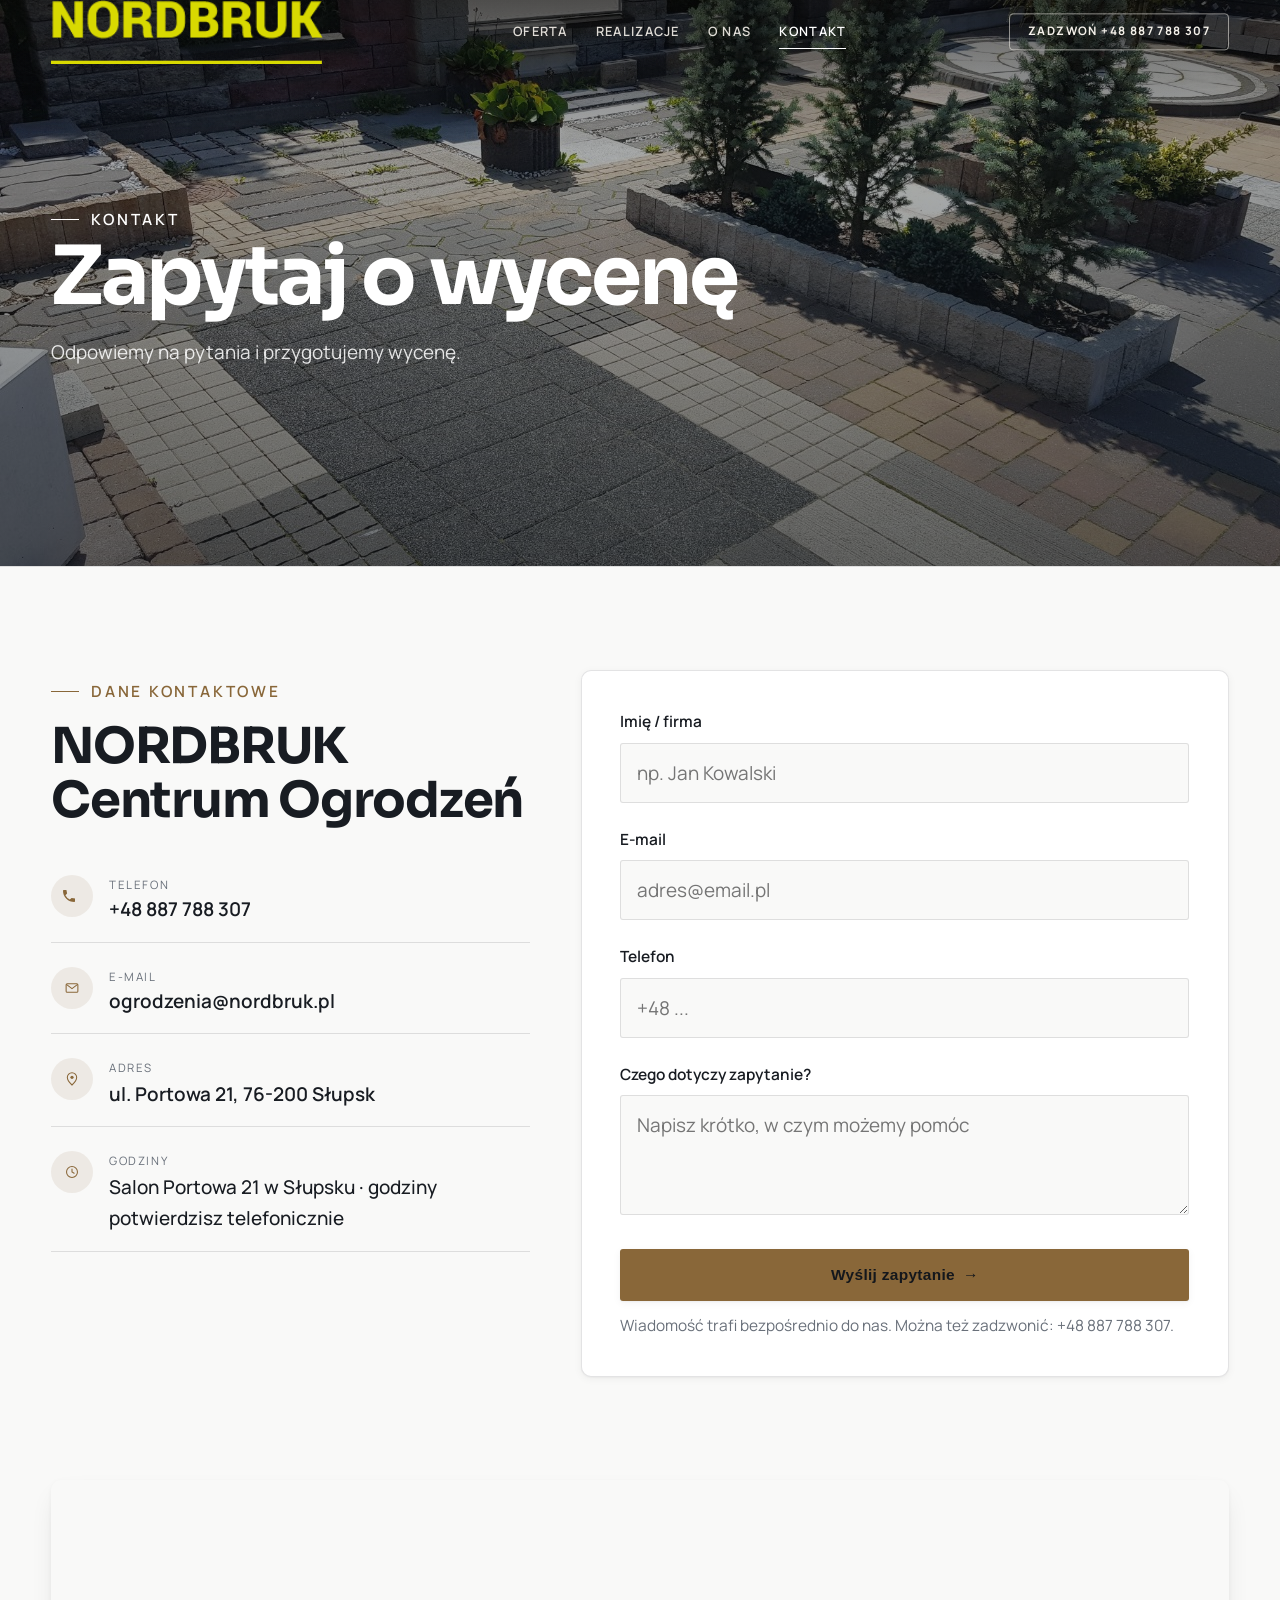
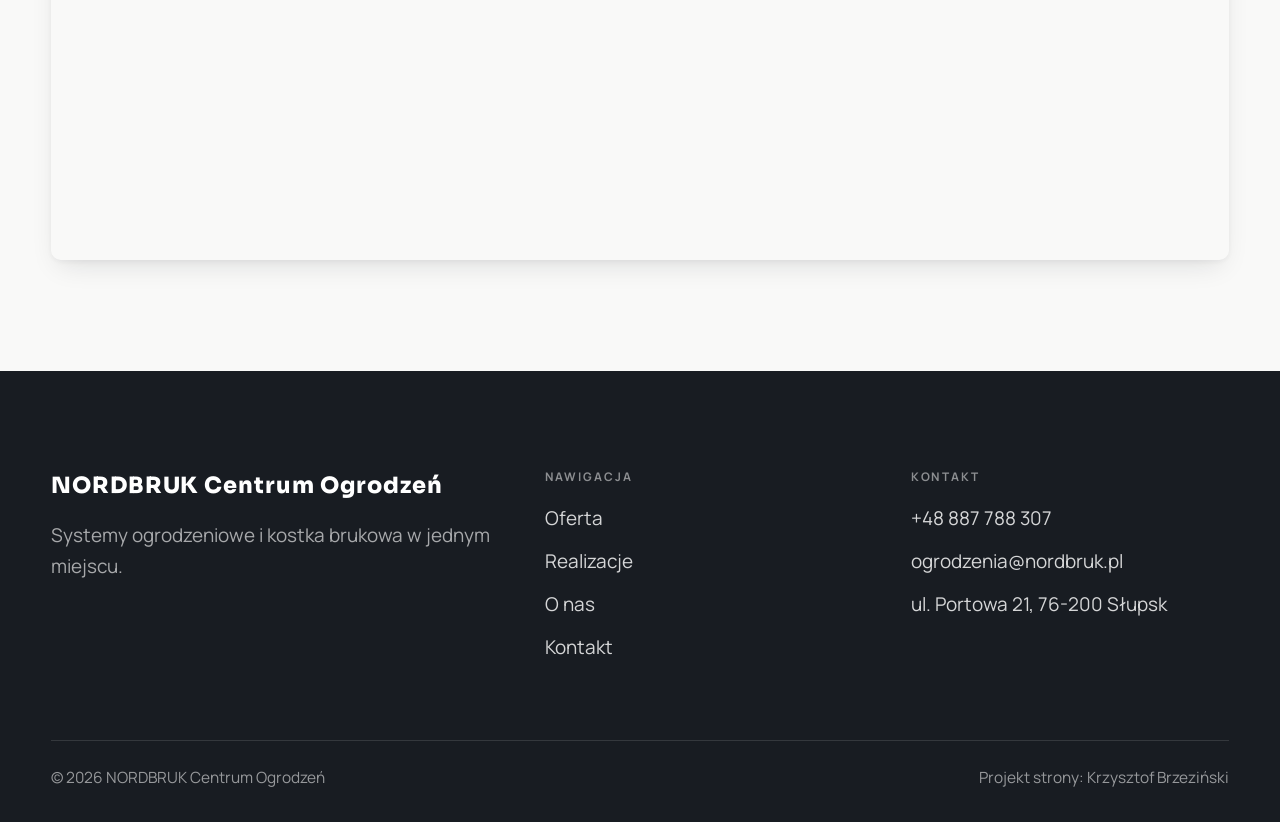
==== kontakt.html @ c4a58d05 "Strona demo: nordbruk-centrum-ogrodzen" ====
<!DOCTYPE html>
<html lang="pl">
<head>
<meta charset="UTF-8">
<meta name="viewport" content="width=device-width, initial-scale=1.0">
<title>Kontakt - NORDBRUK Centrum Ogrodzeń</title>
<meta name="description" content="Kontakt NORDBRUK Centrum Ogrodzeń - ul. Portowa 21, 76-200 Słupsk">
<link rel="preconnect" href="https://fonts.googleapis.com">
<link rel="preconnect" href="https://fonts.gstatic.com" crossorigin>
<link href="https://fonts.googleapis.com/css2?family=Sora:wght@600;700;800&family=Manrope:wght@400;500;600&display=swap" rel="stylesheet">
<link rel="stylesheet" href="assets/styles.css">
</head>
<body>

<header class="nav">
  <div class="wrap nav-inner">
    <a class="brand brand-has-logo" href="index.html"><img class="brand-logo" src="img/logo.png" alt="NORDBRUK Centrum Ogrodzeń"></a>
    <nav class="nav-links">
      <a href="oferta.html">Oferta</a>
      <a href="realizacje.html">Realizacje</a>
      <a href="o-nas.html">O nas</a>
      <a href="kontakt.html" class="active">Kontakt</a>
      <a href="tel:+48887788307" class="btn btn-accent">Zadzwoń +48 887 788 307</a>
    </nav>
    <button class="nav-toggle" aria-label="Menu"><span></span><span></span><span></span></button>
  </div>
</header>

<section class="pagehead">
  <img src="img/g6.jpg" alt="NORDBRUK Centrum Ogrodzeń - Zapytaj o wycenę">
  <div class="wrap">
    <span class="eyebrow">Kontakt</span>
    <h1>Zapytaj o wycenę</h1>
    <p>Odpowiemy na pytania i przygotujemy wycenę.</p>
  </div>
</section>
<section>
  <div class="wrap contact-grid">
    <div class="reveal">
      <span class="eyebrow">Dane kontaktowe</span>
      <h2 style="margin:var(--space-4) 0 var(--space-6)">NORDBRUK Centrum Ogrodzeń</h2>
      <div class="info-list">
        <div class="info-row"><div class="ic"><svg class="ico-tel" width="16" height="16" viewBox="0 0 24 24" fill="none" aria-hidden="true"><path d="M6.6 10.8a15.5 15.5 0 0 0 6.6 6.6l2.2-2.2a1 1 0 0 1 1-.24 11.4 11.4 0 0 0 3.6.58 1 1 0 0 1 1 1V20a1 1 0 0 1-1 1A17 17 0 0 1 3 4a1 1 0 0 1 1-1h3.5a1 1 0 0 1 1 1c0 1.25.2 2.46.58 3.6a1 1 0 0 1-.25 1l-2.23 2.2Z" fill="currentColor"/></svg></div><div><div class="lbl">Telefon</div><a class="val" href="tel:+48887788307">+48 887 788 307</a></div></div>
        <div class="info-row"><div class="ic"><svg class="ico-mail" width="16" height="16" viewBox="0 0 24 24" fill="none" aria-hidden="true"><rect x="3.2" y="5.5" width="17.6" height="13" rx="1.6" stroke="currentColor" stroke-width="1.6"/><path d="M4 7l8 6 8-6" stroke="currentColor" stroke-width="1.6" stroke-linecap="round" stroke-linejoin="round"/></svg></div><div><div class="lbl">E-mail</div><a class="val" href="mailto:ogrodzenia@nordbruk.pl">ogrodzenia@nordbruk.pl</a></div></div>
        <div class="info-row"><div class="ic"><svg class="ico-pin" width="16" height="16" viewBox="0 0 24 24" fill="none" aria-hidden="true"><path d="M12 21s7-6.1 7-11.5A7 7 0 0 0 5 9.5C5 14.9 12 21 12 21Z" stroke="currentColor" stroke-width="1.6" fill="none"/><circle cx="12" cy="9.5" r="2.4" fill="currentColor"/></svg></div><div><div class="lbl">Adres</div><div class="val">ul. Portowa 21, 76-200 Słupsk</div></div></div>
        <div class="info-row"><div class="ic"><svg class="ico-clock" width="16" height="16" viewBox="0 0 24 24" fill="none" aria-hidden="true"><circle cx="12" cy="12" r="8.2" stroke="currentColor" stroke-width="1.6"/><path d="M12 7.5V12l3.2 1.9" stroke="currentColor" stroke-width="1.6" stroke-linecap="round"/></svg></div><div><div class="lbl">Godziny</div><div class="val" style="font-weight:500">Salon Portowa 21 w Słupsku · godziny potwierdzisz telefonicznie</div></div></div>
      </div>
    </div>
    <div class="reveal">
      <form class="form" action="https://formsubmit.co/ogrodzenia@nordbruk.pl" method="POST">
        <input type="hidden" name="_subject" value="Zapytanie ze strony NORDBRUK Centrum Ogrodzeń">
        <input type="hidden" name="_captcha" value="false">
        <input type="hidden" name="_template" value="table">
        <div class="fld"><label for="name">Imię / firma</label><input id="name" name="name" type="text" placeholder="np. Jan Kowalski" required></div>
        <div class="fld"><label for="email">E-mail</label><input id="email" name="email" type="email" placeholder="adres@email.pl" required></div>
        <div class="fld"><label for="phone">Telefon</label><input id="phone" name="phone" type="tel" placeholder="+48 ..."></div>
        <div class="fld"><label for="msg">Czego dotyczy zapytanie?</label><textarea id="msg" name="message" placeholder="Napisz krótko, w czym możemy pomóc" required></textarea></div>
        <button type="submit" class="btn btn-accent" style="width:100%;justify-content:center">Wyślij zapytanie <span class="arr">→</span></button>
        <p class="note">Wiadomość trafi bezpośrednio do nas. Można też zadzwonić: +48 887 788 307.</p>
      </form>
    </div>
  </div>
</section>
<section style="padding-top:0">
  <div class="wrap reveal">
    <iframe class="map" title="NORDBRUK Centrum Ogrodzeń - Słupsk" src="https://maps.google.com/maps?q=54.4940355%2C17.0104905&z=15&output=embed" loading="lazy" referrerpolicy="no-referrer-when-downgrade"></iframe>
  </div>
</section>

<footer>
  <div class="wrap">
    <div class="foot-grid">
      <div class="foot-brand">
        <div class="name">NORDBRUK Centrum Ogrodzeń</div>
        <p>Systemy ogrodzeniowe i kostka brukowa w jednym miejscu.</p>
      </div>
      <div class="foot-col">
        <h4>Nawigacja</h4>
        <a href="oferta.html">Oferta</a>
        <a href="realizacje.html">Realizacje</a>
        <a href="o-nas.html">O nas</a>
        <a href="kontakt.html">Kontakt</a>
      </div>
      <div class="foot-col">
        <h4>Kontakt</h4>
        <a href="tel:+48887788307">+48 887 788 307</a>
        <a href="mailto:ogrodzenia@nordbruk.pl">ogrodzenia@nordbruk.pl</a>
        <p>ul. Portowa 21, 76-200 Słupsk</p>
      </div>
    </div>
    <div class="foot-bot">
      <span>© 2026 NORDBRUK Centrum Ogrodzeń</span>
      <span>Projekt strony: Krzysztof Brzeziński</span>
    </div>
  </div>
</footer>
<div class="sticky-call"><a class="sc-call" href="tel:+48887788307"><svg class="ico-tel" width="16" height="16" viewBox="0 0 24 24" fill="none" aria-hidden="true"><path d="M6.6 10.8a15.5 15.5 0 0 0 6.6 6.6l2.2-2.2a1 1 0 0 1 1-.24 11.4 11.4 0 0 0 3.6.58 1 1 0 0 1 1 1V20a1 1 0 0 1-1 1A17 17 0 0 1 3 4a1 1 0 0 1 1-1h3.5a1 1 0 0 1 1 1c0 1.25.2 2.46.58 3.6a1 1 0 0 1-.25 1l-2.23 2.2Z" fill="currentColor"/></svg> Zadzwoń</a><a class="sc-quote" href="kontakt.html">Bezpłatna wycena</a></div>

<script src="assets/main.js"></script>
</body>
</html>
---- assets/styles.css ----
/* ============================================================
   STOLBASZ — premium, architektoniczny B2B fit-out
   Jasna paleta, zero brązu. System wg premium-web-craft.
   Projekt strony: Krzysztof Brzeziński
   ============================================================ */

:root{
  /* PALETA — jasna, architektoniczna, chłodna */
  --paper:#F3F4F6;          /* główne tło */
  --paper-2:#E4E7EB;        /* sekcje alternatywne (chłodny jasny szary) */
  --paper-3:#E4E7EB;        /* delikatne wypełnienia */
  --ink:#181C22;            /* tekst główny — chłodny grafit */
  --ink-soft:#2C323B;       /* nagłówki drugorzędne */
  --muted:#69707A;          /* tekst poboczny */
  --line:rgba(24,28,34,.12);/* hairline */
  --accent:#F2CE1B;         /* stonowany petrol-slate — jedyny akcent */
  --accent-d:#C9A400;
  --accent-soft:rgba(242,206,27,.10);
  --dark:#181C22;           /* sekcje ciemne (stopka/CTA) */

  /* ODSTĘPY — skala 4/8 */
  --space-1:4px; --space-2:8px; --space-3:12px; --space-4:16px; --space-5:24px;
  --space-6:32px; --space-7:48px; --space-8:64px; --space-9:96px; --space-10:128px;

  /* TYPOGRAFIA — fluid clamp() (skala podbita 16.07.2026: większe, czytelniejsze litery — uwaga Adama) */
  --text-sm:clamp(.9rem,.87rem + .12vw,1rem);
  --text-base:clamp(1.08rem,1.04rem + .18vw,1.2rem);
  --text-lg:clamp(1.24rem,1.15rem + .34vw,1.44rem);
  --text-h3:clamp(1.34rem,1.22rem + .55vw,1.66rem);
  --text-h2:clamp(2.1rem,1.66rem + 2.1vw,3.1rem);
  --text-h1:clamp(2.9rem,2.1rem + 4vw,5.1rem);

  /* PROMIENIE — architektoniczne, raczej ostre */
  --r-sm:3px; --r-md:6px; --r-lg:10px;

  /* RUCH */
  --ease:cubic-bezier(.25,.46,.45,.94); --dur:.24s;

  /* CIENIE — miękkie, warstwowe */
  --sh-sm:0 1px 2px rgba(16,24,32,.04), 0 2px 8px rgba(16,24,32,.05);
  --sh-md:0 2px 6px rgba(16,24,32,.05), 0 12px 28px -8px rgba(16,24,32,.12);
  --sh-lg:0 6px 14px rgba(16,24,32,.07), 0 26px 56px -18px rgba(16,24,32,.22);

  --hairline:1px solid var(--line);

  --font-display:'Sora','Manrope',sans-serif;
  --font-body:'Manrope',sans-serif;
}

*{box-sizing:border-box;margin:0;padding:0}
html{scroll-behavior:smooth}
body{
  font-family:var(--font-body);
  font-size:var(--text-base);
  line-height:1.65;
  color:var(--ink);
  background:var(--paper);
  -webkit-font-smoothing:antialiased;
  text-rendering:optimizeLegibility;
}
img{max-width:100%;display:block}
a{color:inherit;text-decoration:none}

.wrap{width:min(92%,1180px);margin-inline:auto}
section{padding-block:clamp(52px,6.5vw,96px)}

h1,h2,h3{font-family:var(--font-display);font-weight:700;line-height:1.08;letter-spacing:-.02em;color:var(--ink)}
h1{font-size:var(--text-h1);letter-spacing:-.035em}
h2{font-size:var(--text-h2);letter-spacing:-.025em}
h3{font-size:var(--text-h3)}
p{max-width:65ch}

.eyebrow{
  font-family:var(--font-body);
  font-size:var(--text-sm);
  font-weight:600;
  letter-spacing:.18em;
  text-transform:uppercase;
  color:var(--accent);
  display:inline-flex;align-items:center;gap:var(--space-3);
}
.eyebrow::before{content:"";width:28px;height:1px;background:var(--accent);display:inline-block}

.muted{color:var(--muted)}
.lead{font-size:var(--text-lg);line-height:1.55;color:var(--ink-soft);max-width:50ch}

/* ---------- BUTTONS ---------- */
.btn{
  display:inline-flex;align-items:center;gap:var(--space-2);
  font-weight:600;font-size:var(--text-sm);letter-spacing:.02em;
  padding:var(--space-4) var(--space-6);
  border-radius:var(--r-sm);
  transition:transform var(--dur) var(--ease),box-shadow var(--dur) var(--ease),background var(--dur) var(--ease);
  cursor:pointer;border:1px solid transparent;
}
.btn-accent{background:var(--accent);color:#fff;box-shadow:var(--sh-sm)}
.btn-accent:hover{background:var(--accent-d);transform:translateY(-2px);box-shadow:var(--sh-md)}
.btn-accent:active{transform:translateY(0);box-shadow:var(--sh-sm)}
.btn-ghost{background:transparent;color:var(--ink);border-color:var(--line)}
.btn-ghost:hover{border-color:var(--accent);color:var(--accent);transform:translateY(-2px)}
.btn-light{background:#fff;color:var(--ink);box-shadow:var(--sh-sm)}
.btn-light:hover{transform:translateY(-2px);box-shadow:var(--sh-md)}
.btn .arr{transition:transform var(--dur) var(--ease)}
.btn:hover .arr{transform:translateX(4px)}

/* ---------- NAV ---------- */
.nav{
  position:sticky;top:0;z-index:50;
  background:color-mix(in srgb,var(--paper) 88%,transparent);
  backdrop-filter:saturate(140%) blur(10px);
  border-bottom:var(--hairline);
}
.nav-inner{display:flex;align-items:center;justify-content:space-between;height:72px}
.brand{display:flex;flex-direction:column;line-height:1}
.brand .name{font-family:var(--font-display);font-weight:800;font-size:1.35rem;letter-spacing:.04em}
.brand .sub{font-size:.62rem;letter-spacing:.34em;text-transform:uppercase;color:var(--muted);margin-top:5px}
.nav-links{display:flex;align-items:center;gap:var(--space-6)}
.nav-links a{font-size:var(--text-sm);font-weight:500;color:var(--ink-soft);position:relative;padding-block:4px;transition:color var(--dur) var(--ease)}
.nav-links a::after{content:"";position:absolute;left:0;bottom:0;width:0;height:1.5px;background:var(--accent);transition:width var(--dur) var(--ease)}
.nav-links a:hover,.nav-links a.active{color:var(--ink)}
.nav-links a:hover::after,.nav-links a.active::after{width:100%}
.nav-links .btn{padding:var(--space-2) var(--space-5)}
/* przyciski w nav: właściwy kolor (przebij .nav-links a) + bez podkreślenia */
.nav-links a.btn-accent{color:#fff}
.nav-links a.btn-ghost,.nav-links a.btn-light{color:var(--ink)}
.nav-links a.btn::after{display:none}
.nav-toggle{display:none;background:none;border:none;cursor:pointer;flex-direction:column;gap:5px;padding:8px}
.nav-toggle span{width:24px;height:2px;background:var(--ink);transition:var(--dur)}

/* ---------- HERO (split) ---------- */
.hero{position:relative;overflow:hidden;border-bottom:var(--hairline)}
.hero-grid{display:grid;grid-template-columns:1.05fr .95fr;gap:clamp(24px,4vw,60px);align-items:center;
  padding-block:clamp(36px,4.5vw,64px)}
.hero-copy .eyebrow{margin-bottom:var(--space-5)}
.hero-copy h1{margin-bottom:var(--space-5)}
.hero-copy .lead{margin-bottom:var(--space-7)}
.hero-actions{display:flex;flex-wrap:wrap;gap:var(--space-4)}
.hero-art{position:relative;aspect-ratio:4/3;border-radius:var(--r-lg);overflow:hidden;box-shadow:var(--sh-lg)}
.hero-art img{width:100%;height:100%;object-fit:cover}
.hero-art::after{content:"";position:absolute;inset:0;background:linear-gradient(180deg,transparent 55%,rgba(18,24,28,.28))}
.hero-badge{position:absolute;left:var(--space-5);bottom:var(--space-5);z-index:2;
  background:rgba(252,252,251,.94);backdrop-filter:blur(4px);
  border-radius:var(--r-md);padding:var(--space-4) var(--space-5);box-shadow:var(--sh-md);max-width:78%}
.hero-badge strong{display:block;font-family:var(--font-display);font-size:1rem;letter-spacing:-.01em}
.hero-badge span{font-size:var(--text-sm);color:var(--muted)}

/* ---------- HERO duży / kinowy (strona główna) ---------- */
.hero-cine{position:relative;min-height:clamp(560px,82vh,840px);min-height:clamp(560px,82svh,840px);display:flex;align-items:center;overflow:hidden;border-bottom:var(--hairline)}
.hero-cine>img{position:absolute;inset:0;width:100%;height:100%;object-fit:cover;z-index:0}
.hero-cine::after{content:"";position:absolute;inset:0;z-index:1;
  background:linear-gradient(95deg,rgba(13,18,23,.86) 0%,rgba(13,18,23,.64) 32%,rgba(13,18,23,.24) 62%,rgba(13,18,23,.04) 100%)}
.hero-cine .wrap{position:relative;z-index:2;padding-block:var(--space-8)}
.hero-cine .hero-copy{max-width:660px}
.hero-cine .eyebrow{color:#fff;margin-bottom:var(--space-5)}
.hero-cine .eyebrow::before{background:#fff}
.hero-cine h1{color:#fff;margin-bottom:var(--space-5);font-size:clamp(2.9rem,2rem + 4.4vw,5.2rem)}
.hero-cine .lead{color:rgba(255,255,255,.92);max-width:48ch;margin-bottom:var(--space-7)}
.hero-cine .hero-actions{display:flex;flex-wrap:wrap;gap:var(--space-4)}
@media(max-width:680px){
  .hero-cine{min-height:clamp(520px,76vh,640px);min-height:clamp(520px,76svh,640px);align-items:flex-end}
  .hero-cine::after{background:linear-gradient(0deg,rgba(13,18,23,.9) 6%,rgba(13,18,23,.45) 55%,rgba(13,18,23,.25) 100%)}
  .hero-cine .wrap{padding-bottom:var(--space-9)}
}

/* full-bleed hero variant (podstrony) */
.pagehead{position:relative;min-height:46vh;min-height:46svh;display:flex;align-items:flex-end;overflow:hidden;border-bottom:var(--hairline)}
.pagehead img{position:absolute;inset:0;width:100%;height:100%;object-fit:cover}
.pagehead::after{content:"";position:absolute;inset:0;background:linear-gradient(180deg,rgba(18,24,28,.25),rgba(18,24,28,.62))}
.pagehead .wrap{position:relative;z-index:2;padding-block:var(--space-9);color:#fff}
.pagehead h1{color:#fff;max-width:18ch}
.pagehead .eyebrow{color:#fff}
.pagehead .eyebrow::before{background:#fff}
.pagehead p{color:rgba(255,255,255,.86);margin-top:var(--space-4);max-width:54ch}

/* ---------- STRIP (pasek skrótów / liczby) ---------- */
.strip{background:var(--dark);color:#fff}
.strip .wrap{display:grid;grid-template-columns:repeat(4,1fr);gap:var(--space-6);padding-block:var(--space-8)}
.strip .item .k{font-family:var(--font-display);font-size:clamp(1.6rem,1.2rem + 1.4vw,2.4rem);font-weight:800;letter-spacing:-.02em;color:#fff}
.strip .item .v{font-size:var(--text-sm);color:rgba(255,255,255,.66);margin-top:var(--space-2);line-height:1.45}
.strip .item{border-left:2px solid var(--accent);padding-left:var(--space-5)}

/* ---------- SECTION HEAD ---------- */
.head{max-width:48rem;margin-bottom:var(--space-8)}
.head.center{margin-inline:auto;text-align:center}
.head .eyebrow{margin-bottom:var(--space-4)}
.head h2{margin-bottom:var(--space-4)}
.head p{color:var(--muted);font-size:var(--text-lg);line-height:1.55}
.head.center p{margin-inline:auto}

/* ---------- INTRO SPLIT ---------- */
.split{display:grid;grid-template-columns:.92fr 1.08fr;gap:clamp(28px,5vw,80px);align-items:center}
.split.rev{grid-template-columns:1.08fr .92fr}
.split.rev .split-art{order:-1}
.split-art{position:relative;aspect-ratio:5/4;border-radius:var(--r-lg);overflow:hidden;box-shadow:var(--sh-lg)}
.split-art img{width:100%;height:100%;object-fit:cover}
.split-copy h2{margin-bottom:var(--space-5)}
.split-copy p+p{margin-top:var(--space-4)}
.split-copy .btn{margin-top:var(--space-6)}

/* ---------- SERVICES (zakres) ---------- */
.svc-grid{display:grid;grid-template-columns:repeat(auto-fit,minmax(280px,1fr));gap:var(--space-5)}
.svc{background:#fff;border:var(--hairline);border-radius:var(--r-md);padding:var(--space-7) var(--space-6);
  transition:transform var(--dur) var(--ease),box-shadow var(--dur) var(--ease),border-color var(--dur) var(--ease);
  position:relative;overflow:hidden}
.svc::before{content:"";position:absolute;left:0;top:0;width:3px;height:0;background:var(--accent);transition:height var(--dur) var(--ease)}
.svc:hover{transform:translateY(-4px);box-shadow:var(--sh-md);border-color:transparent}
.svc:hover::before{height:100%}
.svc .ic{font-family:var(--font-display);font-size:.8rem;font-weight:700;letter-spacing:.12em;color:var(--accent);margin-bottom:var(--space-4)}
.svc h3{margin-bottom:var(--space-3);font-size:1.22rem}
.svc p{color:var(--muted);font-size:var(--text-base);line-height:1.6}

/* big detailed service rows */
.svc-row{display:grid;grid-template-columns:.8fr 1.2fr;gap:clamp(20px,4vw,60px);align-items:center;padding-block:var(--space-8)}
.svc-row+.svc-row{border-top:var(--hairline)}
.svc-row.rev{grid-template-columns:1.2fr .8fr}
.svc-row.rev .svc-row-art{order:-1}
.svc-row-art{aspect-ratio:4/3;border-radius:var(--r-md);overflow:hidden;box-shadow:var(--sh-md)}
.svc-row-art img{width:100%;height:100%;object-fit:cover}
.svc-row h3{font-size:1.5rem;margin-bottom:var(--space-4)}
.svc-row .num{font-family:var(--font-display);font-size:.85rem;font-weight:700;letter-spacing:.14em;color:var(--accent);display:block;margin-bottom:var(--space-3)}
.svc-row ul{list-style:none;margin-top:var(--space-4);display:flex;flex-direction:column;gap:var(--space-2)}
.svc-row li{position:relative;padding-left:var(--space-5);color:var(--muted);font-size:var(--text-base)}
.svc-row li::before{content:"";position:absolute;left:0;top:.62em;width:8px;height:1px;background:var(--accent)}

/* ---------- GALLERY (realizacje) ---------- */
.gallery{display:grid;grid-template-columns:repeat(12,1fr);gap:var(--space-4);grid-auto-rows:200px}
/* GALERIA MASONRY — pionowe zdjęcia (portrety beauty/wellness) bez przycinania: kolumny, height auto */
.gallery-masonry{column-count:3;column-gap:var(--space-4)}
@media(max-width:900px){.gallery-masonry{column-count:2}}
@media(max-width:560px){.gallery-masonry{column-count:1}}
.gallery-masonry .m-tile{break-inside:avoid;margin:0 0 var(--space-4);padding:0;position:relative;overflow:hidden;border-radius:var(--r-md);border:1px solid var(--line)}
.gallery-masonry .m-tile img{width:100%;height:auto;display:block}
.gallery-masonry .m-tile .cap{position:absolute;left:0;right:0;bottom:0;padding:var(--space-4);color:#fff;background:linear-gradient(0deg,rgba(0,0,0,.55),transparent);font-size:var(--text-sm)}
.gallery-masonry .m-tile .cap small{display:block;font-weight:400;opacity:.78;letter-spacing:.04em;text-transform:uppercase;font-size:.66rem;margin-top:3px}
.tile{position:relative;overflow:hidden;border-radius:var(--r-md);box-shadow:var(--sh-sm);
  transition:transform var(--dur) var(--ease),box-shadow var(--dur) var(--ease)}
.tile img{width:100%;height:100%;object-fit:cover;transition:transform .6s var(--ease)}
.tile:hover{box-shadow:var(--sh-md)}
.tile:hover img{transform:scale(1.05)}
.tile .cap{position:absolute;left:0;right:0;bottom:0;padding:var(--space-5) var(--space-4) var(--space-4);
  background:linear-gradient(transparent,rgba(18,24,28,.78));color:#fff;
  font-size:var(--text-sm);font-weight:600;letter-spacing:.01em;
  opacity:0;transform:translateY(8px);transition:var(--dur) var(--ease)}
.tile:hover .cap{opacity:1;transform:translateY(0)}
.tile .cap small{display:block;font-weight:400;opacity:.78;letter-spacing:.04em;text-transform:uppercase;font-size:.66rem;margin-top:3px}
/* bento spans */
.t-wide{grid-column:span 6}
.t-tall{grid-column:span 6;grid-row:span 2}
.t-std{grid-column:span 6}
.t-third{grid-column:span 4}
.t-two3{grid-column:span 8}

/* ---------- TRUST / WIARYGODNOŚĆ ---------- */
.trust{background:var(--paper-2)}
.trust-grid{display:grid;grid-template-columns:repeat(auto-fit,minmax(240px,1fr));gap:var(--space-5);margin-top:var(--space-7)}
.trust-card{background:#fff;border-radius:var(--r-md);padding:var(--space-7) var(--space-6);box-shadow:var(--sh-sm);border-top:3px solid var(--accent)}
.trust-card .big{font-family:var(--font-display);font-size:clamp(1.8rem,1.3rem + 1.6vw,2.6rem);font-weight:800;letter-spacing:-.02em;color:var(--ink);line-height:1}
.trust-card h3{font-size:1.12rem;margin:var(--space-3) 0 var(--space-2)}
.trust-card p{color:var(--muted);font-size:var(--text-base);line-height:1.55}

/* ---------- CTA band ---------- */
.cta{background:var(--dark);color:#fff;position:relative;overflow:hidden}
.cta .wrap{display:grid;grid-template-columns:1.4fr .6fr;gap:var(--space-7);align-items:center;position:relative;z-index:2}
.cta h2{color:#fff;max-width:20ch}
.cta p{color:rgba(255,255,255,.74);margin-top:var(--space-4)}
.cta-actions{display:flex;flex-direction:column;gap:var(--space-3);align-items:flex-start}
.cta::before{content:"";position:absolute;right:-80px;top:-80px;width:360px;height:360px;border-radius:50%;
  background:radial-gradient(circle,var(--accent-soft),transparent 70%)}

/* ---------- CONTACT ---------- */
.contact-grid{display:grid;grid-template-columns:.85fr 1.15fr;gap:clamp(28px,4vw,56px);align-items:start}
.info-list{display:flex;flex-direction:column;gap:var(--space-2)}
.info-row{display:flex;gap:var(--space-4);align-items:flex-start;padding-block:var(--space-4);border-bottom:var(--hairline)}
.info-row .ic{flex:none;width:42px;height:42px;display:grid;place-items:center;border-radius:50%;
  background:var(--accent-soft);color:var(--accent);font-size:1.05rem}
.info-row .lbl{font-size:.72rem;letter-spacing:.14em;text-transform:uppercase;color:var(--muted)}
.info-row .val{font-weight:600;font-size:var(--text-base);margin-top:2px}
.info-row a.val:hover{color:var(--accent)}
.map{border:none;border-radius:var(--r-lg);box-shadow:var(--sh-md);width:100%;height:100%;min-height:380px;filter:grayscale(.2) contrast(1.02)}
.form{background:#fff;border:var(--hairline);border-radius:var(--r-lg);padding:clamp(24px,3vw,40px);box-shadow:var(--sh-sm)}
.form .fld{margin-bottom:var(--space-5)}
.form label{display:block;font-size:var(--text-sm);font-weight:600;margin-bottom:var(--space-2)}
.form input,.form textarea{width:100%;font-family:inherit;font-size:var(--text-base);color:var(--ink);
  padding:var(--space-4);border:var(--hairline);border-radius:var(--r-sm);background:var(--paper);transition:border-color var(--dur)}
.form input:focus,.form textarea:focus{outline:none;border-color:var(--accent);background:#fff}
.form textarea{resize:vertical;min-height:120px}
.form .note{font-size:var(--text-sm);color:var(--muted);margin-top:var(--space-3)}

/* ---------- FOOTER ---------- */
footer{background:var(--dark);color:#fff;padding-block:var(--space-9) var(--space-6)}
.foot-grid{display:grid;grid-template-columns:1.4fr 1fr 1fr;gap:var(--space-7);margin-bottom:var(--space-8)}
.foot-brand .name{font-family:var(--font-display);font-weight:800;font-size:1.4rem;letter-spacing:.04em}
.foot-brand p{color:rgba(255,255,255,.62);margin-top:var(--space-4);font-size:var(--text-base);max-width:38ch}
.foot-col h4{font-size:.74rem;letter-spacing:.16em;text-transform:uppercase;color:rgba(255,255,255,.5);margin-bottom:var(--space-4)}
.foot-col a,.foot-col p{display:block;color:rgba(255,255,255,.82);font-size:var(--text-base);margin-bottom:var(--space-3)}
.foot-col a:hover{color:#fff}
.foot-bot{border-top:1px solid rgba(255,255,255,.12);padding-top:var(--space-5);display:flex;justify-content:space-between;flex-wrap:wrap;gap:var(--space-3);
  font-size:var(--text-sm);color:rgba(255,255,255,.55)}
.foot-bot a:hover{color:#fff}

/* ---------- REVEAL ---------- */
.reveal{opacity:0;transform:translateY(22px);transition:opacity .6s var(--ease),transform .6s var(--ease)}
.reveal.in{opacity:1;transform:none}

/* ---------- RESPONSIVE ---------- */
@media(max-width:920px){
  .hero-grid,.split,.split.rev,.svc-row,.svc-row.rev,.cta .wrap,.contact-grid,.foot-grid{grid-template-columns:1fr}
  .split.rev .split-art,.svc-row.rev .svc-row-art{order:0}
  .hero-art{aspect-ratio:16/10;max-height:420px}
  .strip .wrap{grid-template-columns:repeat(2,1fr);gap:var(--space-7)}
  .gallery{grid-auto-rows:180px}
  .t-wide,.t-tall,.t-std,.t-third,.t-two3{grid-column:span 6}
  .t-tall{grid-row:span 1}
  .cta-actions{flex-direction:row;flex-wrap:wrap}
  .foot-grid{gap:var(--space-6)}
}
@media(max-width:680px){
  .nav-links{position:fixed;inset:72px 0 auto 0;background:var(--paper);flex-direction:column;align-items:stretch;
    gap:0;padding:var(--space-4) 6%;border-bottom:var(--hairline);box-shadow:var(--sh-md);
    transform:translateY(-120%);transition:transform var(--dur) var(--ease)}
  .nav-links.open{transform:translateY(0)}
  .nav-links a{padding-block:var(--space-4);border-bottom:var(--hairline)}
  .nav-links .btn{margin-top:var(--space-3);justify-content:center}
  .nav-toggle{display:flex}
  .strip .wrap{grid-template-columns:1fr}
  .gallery{grid-template-columns:repeat(6,1fr)}
  .foot-grid{grid-template-columns:1fr}
}
@media(prefers-reduced-motion:reduce){
  *{animation-duration:.01ms!important;transition:none!important}
  .reveal{opacity:1!important;transform:none!important}
  html{scroll-behavior:auto}
}

/* ============================================================
   PREMIUM LAYER — destylat deep-researchu branż (anty-AI, spokój).
   Zmienne STOLBASZ (--accent/--ink/--paper/--line/--dark). Ruch ledwo
   zauważalny, krzywa cubic-bezier(.16,.84,.44,1); prefers-reduced-motion
   pokryte blanketem wyżej. Karty hairline zamiast cieni = #1 sygnał „nie-AI".
   ============================================================ */

/* więcej oddechu między sekcjami (liderzy: 110-130px) */
section{padding-block:clamp(64px,8vw,128px)}

/* 1) Aksamitny reveal — dłuższa, miękka krzywa zamiast „skoku" */
.reveal{transition:opacity .9s cubic-bezier(.16,.84,.44,1),transform .9s cubic-bezier(.16,.84,.44,1);will-change:opacity,transform}
/* stagger TYLKO w galerii (tam pozycja = porządek dzieci) */
.gallery .reveal:nth-child(2){transition-delay:.07s}
.gallery .reveal:nth-child(3){transition-delay:.14s}
.gallery .reveal:nth-child(4){transition-delay:.21s}
.gallery .reveal:nth-child(5){transition-delay:.28s}
.gallery .reveal:nth-child(6){transition-delay:.35s}

/* 2) Hero STATYCZNY na .hero-cine — Ken Burns CAŁKIEM WYŁĄCZONY 26.06 (3. zgłoszenie Szymona).
   GENEZA: animowanie scale na <img> hero z teksturami (cegły/framugi) re-samplinguje obraz
   klatka po klatce → na części ekranów drobne drganie/shimmer = „heroshot się trzęsie".
   translateY usunięto wcześniej, scale-only + will-change/GPU NIE wystarczyły do GWARANCJI gładkości.
   Krzysztof zażądał pewności („make sure, że błąd się nie pojawi") > efekt. Zero animacji = 0% drgania.
   Delikatny zoom zostaje TYLKO w pełnoekranowych hero gastro/studio (hg-bg/hs-bg — tło, inny
   mechanizm, chwalone, nigdy nie zgłaszane). NIE wracać do KB na .hero-cine bez realnego testu
   na sprzęcie klienta — to ryzyko regresji „trzęsienia”. */
/* BEZPIECZNY "wow" na hero = jednorazowy FADE-IN (opacity), nie zoom.
   opacity nie dotyka bitmapy → gładkie na KAŻDYM zdjęciu/ekranie/GPU, zero ryzyka migotania.
   Geometryczny ruch (scale/translate) na .hero-cine jest ZAKAZANY (bramka pilnuje). */
@keyframes heroFade{from{opacity:0}to{opacity:1}}
.hero-cine>img{transform:none;animation:heroFade 1.1s ease-out both}

/* 3) Akcentowy hairline pod nagłówkiem sekcji, który „rysuje się" przy wejściu */
.head h2{position:relative;padding-bottom:18px}
.head h2::after{content:"";position:absolute;left:0;bottom:0;height:1px;width:0;background:var(--accent);transition:width 1s cubic-bezier(.16,.84,.44,1) .15s}
.head.center h2::after{left:50%;transform:translateX(-50%)}
.head.reveal.in h2::after,.head.center.reveal.in h2::after{width:54px}

/* 4) Karty HAIRLINE zamiast cieni/zaokrągleń (najmocniejszy anty-AI detal) */
.svc{background:transparent;border:1px solid var(--line);border-radius:var(--r-sm);box-shadow:none}
.svc:hover{box-shadow:none;border-color:var(--accent);transform:translateY(-3px)}
.trust-card{background:transparent;box-shadow:none;border:1px solid var(--line);border-top:2px solid var(--accent);border-radius:var(--r-sm)}
.tile{box-shadow:none;border-radius:var(--r-sm)}
.tile:hover{box-shadow:none}

/* 5) Sticky-nav kondensuje się po przewinięciu (sygnał dopracowania) */
.nav{transition:box-shadow .4s ease,background .4s ease}
.nav.is-stuck{box-shadow:0 1px 0 var(--line),0 14px 30px -24px rgba(0,0,0,.45)}
.nav-inner{transition:height .35s var(--ease)}
.nav.is-stuck .nav-inner{height:60px}

/* 6) MANIFESTO — pełnoekranowy cytat-bohater (zastępuje generyczne „Dlaczego my") */
.manifesto{background:var(--paper-2);text-align:center}
.manifesto .wrap{max-width:60rem}
.manifesto p{font-family:var(--font-display);font-style:italic;font-size:clamp(1.6rem,1rem + 2.4vw,2.8rem);line-height:1.32;color:var(--ink-soft);margin-inline:auto;max-width:26ch;position:relative;padding-top:var(--space-8)}
.manifesto p::before{content:"";position:absolute;top:0;left:50%;transform:translateX(-50%);width:54px;height:1px;background:var(--accent)}
.manifesto p span{color:var(--accent);font-style:italic}

/* 7) GATEWAYS — 3 duże bramy-zdjęcia (zamiast paska menu usług) */
.gateways{display:grid;grid-template-columns:repeat(3,1fr);gap:var(--space-4)}
.gateway{position:relative;aspect-ratio:3/4;overflow:hidden;border-radius:var(--r-sm);display:block}
.gateway img{width:100%;height:100%;object-fit:cover;transition:transform .8s var(--ease),filter .5s var(--ease)}
.gateway::after{content:"";position:absolute;inset:0;background:linear-gradient(180deg,transparent 38%,rgba(18,24,28,.74))}
.gateway:hover img{transform:scale(1.05);filter:brightness(1.05)}
.gateway .g-ttl{position:absolute;left:0;right:0;bottom:0;z-index:2;padding:var(--space-6) var(--space-5);color:#fff;font-family:var(--font-display);font-size:1.45rem;letter-spacing:-.01em;line-height:1.15}
.gateway .g-ttl small{display:block;font-family:var(--font-body);font-size:var(--text-sm);font-weight:400;opacity:.82;letter-spacing:.03em;margin-top:5px}
@media(max-width:760px){.gateways{grid-template-columns:1fr}.gateway{aspect-ratio:16/10}}

/* 8) LOGO klienta w nagłówku (gdy podane --logo) */
/* 52px domyślnie (feedback Bartka 06.07.2026: 40px ginęło, uwaga padła 3x; ~56px sprawdzone na żywym demie anna-borowiec-makeup) */
.brand-logo{height:64px;width:auto;max-width:300px;object-fit:contain;display:block}
.nav.is-stuck .brand-logo{height:52px}
@media(max-width:680px){.brand-logo{height:46px;max-width:210px}}


/* === RWD: nagłówki na wąskich ekranach (dodane 17.07.2026 razem z fixem clamp) ===
   Po przywróceniu działania clamp() dolna granica --text-h1 (2.9rem) rozpychała
   dokument przy długich polskich słowach na telefonach. Tu ją zjeżdżamy. */
@media (max-width:560px){
  :root{
    --text-h1:clamp(1.9rem, 1.15rem + 4.4vw, 2.7rem);
    --text-h2:clamp(1.5rem, 1rem + 3vw, 2.1rem);
  }
  .hero-cine h1{font-size:clamp(1.9rem, 1.15rem + 4.4vw, 2.7rem)}
  h1,h2{overflow-wrap:break-word}
}

/* GODZINY (godziny_grid z briefu) — dzień po lewej, godziny po prawej. Wcześniej BRAK stylu
   powodował sklejenie "Poniedziałek-Piątek8:00-20:00" (dodane 2026-07-21). Neutralne dla dem bez grafiku. */
.godz{display:flex;flex-direction:column;gap:2px;max-width:440px;margin-top:8px}
.godz-row{display:flex;justify-content:space-between;align-items:baseline;gap:24px;padding:10px 0;border-bottom:1px solid var(--line)}
.godz-row:last-child{border-bottom:0}
.godz-row b{font-weight:600;color:var(--ink)}
.godz-row span{color:var(--muted);white-space:nowrap}

/* === rodzina: fachowcy === */
/* ============================================================
   RODZINA: FACHOWCY (hydraulik/elektryk/remont/brukarstwo/ogrodzenia)
   Doklejane NA WIERZCH base.css. Dziedziczy paletę/fonty skórki (trade/elektryk).
   Filozofia: telefon-bohater + zaufanie + „bezpłatna wycena". Spokój, nie krzyk.
   (count-up i podwójny iframe mapy świadomie pominięte - krytyka blueprintu.)
   ============================================================ */

/* --- PROCES - oś „jak pracujemy" (podpis rodziny, czego nie ma w meblach) --- */
.proces{background:var(--paper-2)}
.proces-line{list-style:none;display:grid;grid-template-columns:repeat(4,1fr);gap:var(--space-5);position:relative;margin:0;padding:0}
.proces-line li{position:relative;padding-top:var(--space-7)}
.proces-line li::before{content:"";position:absolute;top:14px;left:0;right:0;height:1px;background:var(--line)}
.proces-line li:last-child::before{right:50%}
.proces-line li:first-child::before{left:50%}
.proces-line li::after{content:"";position:absolute;top:9px;left:calc(50% - 6px);width:11px;height:11px;border-radius:50%;background:var(--accent);box-shadow:0 0 0 4px var(--paper-2)}
.proces-line .pno{font-family:var(--font-display);font-weight:800;font-size:1.5rem;color:var(--accent);letter-spacing:-.02em;display:block;margin-bottom:var(--space-3);text-align:center}
.proces-line h3{font-size:1.1rem;margin-bottom:var(--space-2);text-align:center}
.proces-line p{color:var(--muted);font-size:var(--text-sm);line-height:1.5;text-align:center;max-width:26ch;margin-inline:auto}
@media(max-width:820px){
  .proces-line{grid-template-columns:1fr;gap:0}
  .proces-line li{padding:var(--space-5) 0 var(--space-5) var(--space-7)}
  .proces-line li::before{left:5px;right:auto;top:0;bottom:0;width:1px;height:auto}
  .proces-line li:first-child::before,.proces-line li:last-child::before{left:5px;right:auto}
  .proces-line li::after{top:var(--space-6);left:0}
  .proces-line .pno,.proces-line h3,.proces-line p{text-align:left;margin-inline:0}
}

/* --- OBSZAR DZIAŁANIA - lokalność (chipy z REALNEGO miasta, bez drugiego iframe) --- */
.obszar .head{text-align:center;margin-inline:auto}
.obszar .head .eyebrow{justify-content:center}
.obszar-list{list-style:none;display:flex;flex-wrap:wrap;justify-content:center;gap:var(--space-3);margin:0;padding:0;max-width:60rem;margin-inline:auto}
.obszar-list li{border:1px solid var(--line);border-radius:999px;padding:var(--space-2) var(--space-5);
  font-size:var(--text-sm);font-weight:600;color:var(--ink-soft);transition:border-color .24s var(--ease),color .24s var(--ease)}
.obszar-list li:hover{border-color:var(--accent);color:var(--accent)}
.obszar-list li.is-home{background:var(--accent);border-color:var(--accent);color:#fff}

/* --- STICKY-CALL - dolny pasek mobile (najważniejszy konwerter tej rodziny) --- */
.sticky-call{display:none}
@media(max-width:820px){
  .sticky-call{display:grid;grid-template-columns:1fr 1fr;gap:1px;position:fixed;left:0;right:0;bottom:0;z-index:90;
    background:var(--line);box-shadow:0 -6px 20px -10px rgba(0,0,0,.4)}
  .sticky-call a{padding:15px 8px;text-align:center;font-weight:700;font-size:.95rem;letter-spacing:.01em}
  .sc-call{background:var(--accent);color:#fff}
  .sc-quote{background:var(--paper);color:var(--ink)}
  body{padding-bottom:56px}
}

/* --- Blok „Awaria? Dzwoń” (opcjonalny, hydraulik/elektryk) --- */
.awaria{background:var(--dark);color:#fff}
.awaria .wrap{display:flex;flex-wrap:wrap;align-items:center;justify-content:space-between;gap:var(--space-5);padding-block:var(--space-7)}
.awaria h3{color:#fff;font-size:clamp(1.3rem,1rem + 1.2vw,1.8rem)}
.awaria p{color:rgba(255,255,255,.72);margin-top:var(--space-2)}
.awaria .btn-accent{white-space:nowrap}

/* === CERTYFIKATY / CZYM PRACUJEMY (gated: renderuje sie tylko gdy brief poda certy/marki/gwarancja) - mocny lever dla dekarzy === */
.auto-marki .marki-list{display:flex;flex-wrap:wrap;justify-content:center;gap:clamp(.8rem,2.5vw,1.6rem);list-style:none;margin:var(--space-7) 0 0;padding:0}
.auto-marki .marki-list li{font-family:var(--font-display);text-transform:uppercase;letter-spacing:.12em;font-weight:600;
  font-size:clamp(.82rem,1.5vw,1rem);color:var(--ink-soft);padding:.5rem 1rem;border:1px solid var(--line);border-radius:var(--r-sm)}
.marki-gwar{text-align:center;color:var(--muted);font-size:var(--text-sm);margin-top:var(--space-6)}

/* ============================================================
   FAZA 3 - OSOBNY UKŁAD FACHOWCY (research wf_e4ed63db + krytyka z policzonym WCAG). Doklejane na wierzch.
   Tożsamość: ZAUFANIE + DUŻY TELEFON + DOWÓD. Dwublok hero (zdjęcie | lity panel), bezpośrednio, solidnie.
   ============================================================ */

/* --- P0 KONTRAST: bursztyn jako TEKST na jasnym = 2.0 FAIL (policzone). Naprawy (bursztyn->ciemny tekst / ink). --- */
.btn-accent{color:#14171c}                                  /* bursztyn + ciemny tekst = 8.28 PASS */
.sticky-call .sc-call{color:#14171c}                        /* sticky bursztyn + ciemny tekst */
.obszar-list li.is-home{background:var(--ink);border-color:var(--ink);color:#fff}  /* było bursztyn+biel 2.17 -> ink+biel 16.29 */
.proces-line .pno{color:var(--ink-soft)}                    /* numery procesu: było bursztyn 2.0 -> ink-soft (czytelne); kropka osi zostaje bursztyn (grafika) */

/* --- Ikona telefonu (uzywana w hero hf-phone-num; nav styluje silnik NAV NOBU) --- */
.ico-tel{vertical-align:-2px;margin-right:.3em}

/* === HERO FACHOWCY: dwublok (zdjęcie | lity panel ink). Zdjęcie = PIERWSZE dziecko (blur-guard + mobilny stack). STATYCZNE. === */
.hero-fach{display:grid;grid-template-columns:1fr minmax(0,46%);min-height:clamp(540px,76vh,740px);min-height:clamp(540px,76svh,740px)}
.hf-photo{width:100%;height:100%;object-fit:cover;display:block;background:var(--paper-2)}  /* img = PIERWSZE dziecko sekcji (blur-guard); EAGER, bez animacji (zero janku) */
.hf-panel{order:-1;background:var(--ink);color:#fff;display:flex;flex-direction:column;justify-content:center;
  padding:clamp(2.2rem,5vw,4.5rem) clamp(1.6rem,4vw,3.6rem)}
.hf-kicker{font-family:var(--font-display);font-weight:700;text-transform:uppercase;letter-spacing:.14em;
  font-size:clamp(.74rem,1.4vw,.9rem);color:var(--accent)}
.hf-title{color:#fff;font-family:var(--font-display);font-weight:800;line-height:1.05;letter-spacing:-.01em;
  font-size:clamp(1.9rem,1.4rem + 2vw,3rem);margin:var(--space-3) 0 var(--space-5)}
.hf-phone{display:inline-flex;flex-direction:column;gap:.15rem;margin-bottom:var(--space-5);width:fit-content}
.hf-phone-lab{font-size:.74rem;text-transform:uppercase;letter-spacing:.14em;color:rgba(255,255,255,.66)}
.hf-phone-num{font-family:var(--font-display);font-weight:800;color:#fff;font-variant-numeric:tabular-nums;white-space:nowrap;
  font-size:clamp(2rem,1.4rem + 2.2vw,2.9rem);line-height:1;display:inline-flex;align-items:center}
.hf-phone-num .ico-tel{width:.7em;height:.7em;color:var(--accent);margin-right:.35em}   /* ikona bursztyn, cyfry białe */
.hf-phone:hover .hf-phone-num{color:var(--accent)}
.hf-actions{display:flex;flex-wrap:wrap;gap:var(--space-3)}
.hf-ghost{color:#fff;border-color:rgba(255,255,255,.45)}
.hf-trust{margin-top:var(--space-5);padding-top:var(--space-4);border-top:1px solid rgba(255,255,255,.16);
  color:rgba(255,255,255,.82);font-weight:600;font-size:var(--text-sm);letter-spacing:.01em}
@media(max-width:820px){
  .hero-fach{grid-template-columns:1fr;min-height:0}
  .hf-photo{aspect-ratio:16/10}
  .hf-panel{order:0;padding-block:clamp(2rem,7vw,3rem)}     /* DOM-order: zdjęcie na górze, panel pod */
}

/* === PROMISE BAR: zawsze-obecna sygnatura usługowa (anty recon-collapse) === */
.fach-promise{background:var(--paper-2);border-bottom:var(--hairline);padding-block:0}
.fach-promise .wrap{padding-block:var(--space-4)}
.fp-row{list-style:none;margin:0;padding:0;display:flex;flex-wrap:wrap;justify-content:center;align-items:center;gap:clamp(.6rem,2.4vw,2rem)}
.fp-row li{font-family:var(--font-display);font-weight:700;text-transform:uppercase;letter-spacing:.08em;
  font-size:clamp(.72rem,1.3vw,.85rem);color:var(--ink-soft);display:flex;align-items:center}
.fp-row li:not(:last-child)::after{content:"";width:6px;height:6px;border-radius:50%;background:var(--accent);margin-left:clamp(.6rem,2.4vw,2rem)}

/* === TRUST BAR (gated): jasne pasmo, cyfry INK (NIE bursztyn=2.0 FAIL), bursztyn jako kreska pod liczbą === */
.trust-bar{background:var(--paper);border-bottom:var(--hairline)}
.trust-bar .wrap{display:flex;flex-wrap:wrap;align-items:center;justify-content:center;gap:clamp(1rem,3vw,2.6rem);padding-block:var(--space-7)}
.tb-stats{display:flex;flex-wrap:wrap;gap:clamp(1rem,3vw,2.6rem)}
.tb-stat{display:flex;flex-direction:column;align-items:center;text-align:center;padding-bottom:var(--space-2);border-bottom:3px solid var(--accent)}
.tb-num{font-family:var(--font-display);font-weight:800;font-size:clamp(2rem,3vw,2.8rem);line-height:1;color:var(--ink);font-variant-numeric:tabular-nums}
.tb-lab{font-size:.74rem;text-transform:uppercase;letter-spacing:.08em;color:var(--muted);margin-top:.3rem}
.tb-google{font-weight:700;color:var(--ink);font-size:var(--text-base);background:var(--paper-2);border:var(--hairline);border-radius:999px;padding:.5rem 1.1rem;font-variant-numeric:tabular-nums}
.tb-seal{font-family:var(--font-display);font-weight:700;text-transform:uppercase;letter-spacing:.06em;font-size:.85rem;
  color:var(--ink);border:1px solid var(--accent);border-radius:var(--r-sm);padding:.5rem 1rem}

/* === LISTA USŁUG (zamiast bram-nastrojowych): konkret "co + zakres + wycena" === */
.fach-uslugi .fu-list{list-style:none;margin:var(--space-8) 0 0;padding:0;display:flex;flex-direction:column}
.fu-row{display:grid;grid-template-columns:minmax(11rem,1fr) 2fr auto;gap:clamp(1rem,3vw,2.5rem);align-items:center;
  padding-block:var(--space-5);border-top:1px solid var(--line)}
.fu-row:last-child{border-bottom:1px solid var(--line)}
.fu-name{font-family:var(--font-display);font-weight:700;font-size:1.15rem;color:var(--ink)}
.fu-desc{color:var(--muted);font-size:var(--text-sm);line-height:1.55}
.fu-cta{font-weight:700;font-size:var(--text-sm);color:var(--accent-d);white-space:nowrap}
.fu-cta:hover{color:var(--ink)}
@media(max-width:760px){.fu-row{grid-template-columns:1fr;gap:var(--space-2)}.fu-cta{justify-self:start}}

/* === OPINIE (gated): realne cytaty z reconu === */
.opinie-grid{display:grid;grid-template-columns:repeat(auto-fit,minmax(16rem,1fr));gap:var(--space-6);margin-top:var(--space-8)}
.op-card{margin:0;background:var(--paper);border:1px solid var(--line);border-radius:var(--r-md);padding:var(--space-6);display:flex;flex-direction:column;gap:var(--space-3)}
.op-star{color:var(--accent-d);letter-spacing:.1em;font-size:.95rem}
.op-card blockquote{margin:0;color:var(--ink-soft);font-size:var(--text-base);line-height:1.6}
.op-autor{font-family:var(--font-display);font-weight:700;color:var(--ink);font-size:.95rem}

/* === SUWAK PRZED/PO (kopia z auto.css - CSS nie dziedziczy się między rodzinami; krytyka 5b) === */
.auto-ba .ba-slider{position:relative;--ba-pos:50%;max-width:62rem;margin:var(--space-8) auto 0;aspect-ratio:16/9;
  overflow:hidden;border-radius:var(--r-sm);border:1px solid var(--line);touch-action:none;user-select:none;cursor:ew-resize}
.ba-slider img{position:absolute;inset:0;width:100%;height:100%;object-fit:cover;display:block}
.ba-before-wrap{position:absolute;inset:0;clip-path:inset(0 calc(100% - var(--ba-pos)) 0 0)}
.ba-lab{position:absolute;top:var(--space-4);z-index:3;font-family:var(--font-display);text-transform:uppercase;
  letter-spacing:.1em;font-size:.7rem;color:#fff;background:rgba(10,12,15,.6);padding:.3rem .6rem;border-radius:2px}
.ba-lab-l{left:var(--space-4)}
.ba-lab-r{right:var(--space-4)}
.ba-handle{position:absolute;top:0;bottom:0;left:var(--ba-pos);width:2px;background:var(--accent);transform:translateX(-1px);z-index:4;pointer-events:none}
.ba-handle span{position:absolute;top:50%;left:50%;transform:translate(-50%,-50%);width:38px;height:38px;border-radius:50%;
  background:var(--accent);box-shadow:0 2px 12px rgba(0,0,0,.4);display:flex;align-items:center;justify-content:center}
.ba-handle span::before,.ba-handle span::after{content:"";position:absolute;width:0;height:0;border-block:5px solid transparent}
.ba-handle span::before{left:9px;border-right:6px solid #14171c}
.ba-handle span::after{right:9px;border-left:6px solid #14171c}
.ba-podpis{text-align:center;color:var(--muted);font-size:var(--text-sm);margin-top:var(--space-5)}

/* === NAV NOBU (silnik): fachowcy === */
.nav{position:fixed;left:0;right:0;backdrop-filter:none;border-bottom:1px solid transparent;z-index:100;transition:transform .35s var(--ease),background .35s ease,box-shadow .35s ease}
.nav.nav-hidden{transform:translateY(-100%)}
.nav.is-stuck{background:transparent;box-shadow:none;border-bottom-color:transparent}
.nav.is-stuck .nav-inner{height:64px}
.nav .brand{flex-direction:row;align-items:baseline;gap:.6rem;line-height:1}
.nav .brand .name{font-family:var(--font-display);font-weight:600;font-size:1.5rem;text-transform:uppercase;letter-spacing:.14em}
.nav .brand .sub{margin-top:0;padding-left:.65rem;border-left:1px solid currentColor;font-size:.66rem;font-weight:600;letter-spacing:.22em;text-transform:uppercase}
.nav .nav-links a{font-size:.8rem;font-weight:600;text-transform:uppercase;letter-spacing:.1em;padding-block:6px}
.nav .nav-links a::after{height:1px}
.nav .nav-links a.btn-accent{font-size:.73rem;font-weight:700;text-transform:uppercase;letter-spacing:.12em;padding:.5rem 1.1rem;border-radius:4px;box-shadow:none}
.nav .nav-links a.btn-accent:hover{transform:none;box-shadow:none}
.nav .nav-links a.btn-accent{background:var(--accent);border:1px solid var(--accent);color:#14171c}
.nav .nav-links a.btn-accent:hover{background:var(--accent);border-color:var(--accent);color:#14171c;filter:brightness(1.07)}
.nav{background:transparent}
.nav::after{content:"";position:absolute;left:0;right:0;top:0;height:150px;z-index:-1;pointer-events:none;transition:opacity .35s ease;background:linear-gradient(180deg,rgba(8,6,4,.55) 0%,rgba(8,6,4,0) 100%)}
.nav.nav-solid::after{opacity:0}
.nav .brand .name{color:#f5f1ea}
.nav .brand .sub{color:rgba(245,241,234,.82)}
.nav .nav-links a:not(.btn-accent){color:rgba(245,241,234,.9)}
.nav .nav-links a:not(.btn-accent):hover,.nav .nav-links a.active:not(.btn-accent){color:#fff}
.nav .nav-links a:not(.btn-accent)::after{background:#fff}
.nav .nav-toggle span{background:#f5f1ea}
.nav.nav-solid{background:color-mix(in srgb,var(--paper) 94%,transparent);backdrop-filter:saturate(140%) blur(10px);border-bottom:var(--hairline)}
.nav.nav-solid .brand .name{color:var(--ink)}
.nav.nav-solid .brand .sub{color:var(--accent-d)}
.nav.nav-solid .nav-links a:not(.btn-accent){color:var(--ink-soft)}
.nav.nav-solid .nav-links a:not(.btn-accent):hover,.nav.nav-solid .nav-links a.active:not(.btn-accent){color:var(--ink)}
.nav.nav-solid .nav-links a:not(.btn-accent)::after{background:var(--accent-d)}
.nav.nav-solid .nav-toggle span{background:var(--ink)}
.nav.nav-solid.nav-hidden{background:transparent;box-shadow:none;border-bottom-color:transparent}
@media(min-width:681px){
.nav .nav-inner{position:relative;height:64px}
.nav .nav-links{flex:1;justify-content:center;gap:clamp(1rem,2.2vw,1.9rem);padding-right:12rem}
.nav .nav-links a.btn-accent{position:absolute;right:0;top:50%;transform:translateY(-50%);margin:0}
.nav:not(.nav-solid) .nav-links a.btn-accent{background:transparent;border-color:rgba(245,241,234,.55);color:#f5f1ea}
.nav:not(.nav-solid) .nav-links a.btn-accent:hover{background:var(--accent);border-color:var(--accent);color:#14171c;transform:translateY(-50%)}
}
@media(max-width:680px){
.nav .nav-links:not(.open){transform:translateY(-160%);visibility:hidden}
.nav .nav-links.open{visibility:visible}
.nav .brand .name{font-size:1.12rem;letter-spacing:.1em}
.nav .brand .sub{display:none}
.nav .brand{min-width:0;overflow:hidden}
.nav .nav-links{background:var(--paper)}
.nav .nav-links a:not(.btn-accent){color:var(--ink-soft)}
.nav .nav-links a:not(.btn-accent):hover,.nav .nav-links a.active:not(.btn-accent){color:var(--ink)}
}

/* === MOTION LAYER v2 (silnik) === */
/* ============================================================
   MOTION LAYER v2 — warstwa RUCHU wspólna dla wszystkich rodzin (2026-07-26)
   ------------------------------------------------------------
   PO CO: dema były technicznie poprawne, ale statyczne („za mało efektowne",
   K. 26.07). Ta warstwa dokłada to, co dziś odróżnia stronę premium od
   porządnej: maskowane wejście nagłówków, zdjęcia odsłaniane kurtyną + zoom-out,
   parallax sterowany scrollem (CSS scroll-driven, zero JS w pętli scrolla),
   płynne przejścia MIĘDZY podstronami (View Transitions), stagger siatek.

   ZASADY BEZPIECZEŃSTWA (wynikają z realnych wpadek — NIE łamać):
   1. ⛔ ZERO ruchu geometrycznego na `.hero-cine>img` — skalowanie teksturowanej
      bitmapy = shimmer („heroshot się trzęsie", 3x Szymon). Hero rusza się TYLKO
      tekstem i tylko raz. Bramka predeploy tego pilnuje.
   2. Stan początkowy (ukrycie) ustawia ZAWSZE JavaScript przez klasę `.mt-on`
      na <html>. Bez JS / przy błędzie JS strona wygląda dokładnie jak przed tą
      warstwą — nigdy pusty ekran (wpadka Zmalovane 29.06).
   3. Używamy osobnych właściwości `scale:` / `translate:` zamiast `transform:` —
      dzięki temu wejście NIE kasuje istniejących hoverów (które jadą na transform).
   4. Każdy efekt „drogi" (parallax) tylko desktop + tylko gdy przeglądarka umie
      scroll-driven animations. Mobile dostaje sam fade/mask (bateria, jank).
   5. prefers-reduced-motion wyłącza wszystko (blanket w base.css + własne guardy).
   ============================================================ */

:root{
  --mt-ease:cubic-bezier(.16,.84,.44,1);
  --mt-step:70ms;          /* odstęp między kolejnymi elementami siatki */
}

/* ---------- 1) STAGGER — kolejne elementy siatki wchodzą po sobie ----------
   JS ustawia --i (numer w grupie). Podbita specyficzność (:nth-child(n)) bije
   sztywne delaye galerii z base.css, nie ruszając tamtego pliku. */
.reveal{transition-delay:calc(var(--i,0) * var(--mt-step))}
.gallery .reveal:nth-child(n),
.gateways .reveal:nth-child(n),
.svc-grid .reveal:nth-child(n){transition-delay:calc(var(--i,0) * var(--mt-step))}

/* dłuższy, bardziej „aksamitny" dojazd + delikatny zoom-out całej karty */
.mt-on .reveal{transition-duration:1s,1s}

/* ---------- 2) NAGŁÓWKI — wjazd linia po linii zza maski ----------
   JS dzieli tekst na realne linie (po pomiarze) i owija w .mt-line>i.
   Efekt „szuflady": litery wjeżdżają z dołu, obcięte krawędzią linii. */
.mt-lines .mt-line{display:block;overflow:hidden;padding-bottom:.08em;margin-bottom:-.08em}
.mt-lines .mt-line > i{
  display:block;font-style:inherit;
  translate:0 108%;
  transition:translate 1.05s var(--mt-ease) var(--mt-d,0s);
}
.mt-lines.mt-in .mt-line > i{translate:0 0}

/* wariant awaryjny (nagłówek ma zagnieżdżony markup → nie dzielimy na linie) */
.mt-fade{opacity:0;translate:0 18px;transition:opacity .9s var(--mt-ease) var(--mt-d,0s),translate .9s var(--mt-ease) var(--mt-d,0s)}
.mt-fade.mt-in{opacity:1;translate:0 0}

/* ---------- 3) ZDJĘCIA — odsłanianie „kurtyną" + zoom-out do naturalnej skali ----
   clip-path jedzie od dołu do góry, jednocześnie obraz schodzi z 1.10 do 1.
   Uwaga: `scale:` (nie transform) → hover .tile:hover img{transform:scale(1.05)}
   nadal działa i nie kłóci się z wejściem. */
.mt-on .mt-ph > img,
.mt-on .mt-ph > picture > img{
  clip-path:inset(0 0 100% 0);
  scale:1.10;
  transition:clip-path 1.15s var(--mt-ease) var(--mt-d,0s),
             scale 1.6s var(--mt-ease) var(--mt-d,0s);
}
.mt-on .mt-ph.in > img,
.mt-on .in .mt-ph > img,
.mt-on .mt-ph.mt-in > img,
.mt-on .mt-ph.in > picture > img,
.mt-on .in .mt-ph > picture > img{clip-path:inset(0 0 0 0);scale:1}

/* podpis kafla — delikatnie widoczny od razu, pełny na hover (mniej „martwych" kafli) */
.mt-on .tile .cap{opacity:.001}
.mt-on .tile.in .cap{opacity:.9;translate:0 0;transform:none}
.mt-on .tile.in:hover .cap{opacity:1}

/* ---------- 4) PARALLAX — sterowany scrollem, natywnym CSS (bez JS) ----------
   animation-timeline:view() = przeglądarka sama liczy postęp elementu w oknie.
   Zero listenerów scrolla → zero janku. Desktop only, tylko gdy wspierane. */
@supports (animation-timeline: view()){
  @media (prefers-reduced-motion:no-preference) and (min-width:900px){
    .mt-para{overflow:hidden}
    .mt-para > img{
      height:114%;
      position:relative;top:-7%;
      animation:mtPara linear both;
      animation-timeline:view();
      animation-range:cover 0% cover 100%;
      will-change:translate;
    }
    @keyframes mtPara{from{translate:0 -4.5%}to{translate:0 4.5%}}

    /* sekcje wchodzą z lekkim „oddechem" — zanika przy wyjeździe z ekranu */
    .mt-breathe{
      animation:mtBreathe linear both;
      animation-timeline:view();
      animation-range:entry 0% entry 70%;
    }
    @keyframes mtBreathe{from{opacity:.35}to{opacity:1}}
  }
}

/* ---------- 4b) ŻYWY NAGŁÓWEK — przenikanie kadrów ----------
   Warstwy leżą DOKŁADNIE na zdjęciu hero i różnią się tylko przezroczystością.
   ⛔ Żadnego scale/translate — to skalowanie bitmapy dawało migotanie na teksturach.
   Warstwy wstawia JS; bez niego nic się nie dzieje i nagłówek jest statyczny jak dotąd. */
.mt-hero-layer{
  position:absolute;inset:0;width:100%;height:100%;
  object-fit:cover;object-position:inherit;
  opacity:0;transition:opacity 1.6s ease-in-out;
  pointer-events:none;z-index:1;
}
/* ⚠️ KONIECZNE: warstwa jest zwykłym <img> wewnątrz hero, więc łapie ją reguła
   `.hero-cine > img{animation:heroFade both}` z base.css. Animacja CSS ma pierwszeństwo przed
   zwykłymi deklaracjami — trzymała przezroczystość na klatce startowej i przenikanie nie działało.
   Zdejmujemy JEDYNIE to jednorazowe pojawienie się (heroFade), celowo BEZ !important, żeby
   rodziny z delikatnym zoomem tła (gastro/auto/dom/studio) mogły go warstwie przekazać. */
.hero-cine > img.mt-hero-layer{animation:none}
.mt-hero-layer.mt-show{opacity:1}
/* gdy pokazujemy kadr z rotacji, oryginalne zdjęcie zostaje pod spodem (nigdy nie znika
   całkowicie — gdyby warstwa nie doszła, pod spodem zawsze jest pełne zdjęcie) */
img[data-rotate].mt-under{opacity:1}
/* treść nagłówka musi zostać NAD warstwami */
.hero-cine > .wrap,.hero-cine .hero-copy,
.hg-copy,.ha-copy,.hd-copy,.hs-copy,.hf-copy,.hk-copy,.hero-spa .wrap{position:relative;z-index:3}
@media(prefers-reduced-motion:reduce){
  .mt-hero-layer{display:none}
}

/* ---------- 5) PRZEJŚCIA MIĘDZY PODSTRONAMI (View Transitions) ----------
   Klik w menu przestaje być białym mignięciem — strony przenikają, a pasek
   nawigacji zostaje w miejscu (nazwany element). Przeglądarki bez wsparcia
   nawigują normalnie — zero ryzyka. */
@view-transition{navigation:auto}
@media (prefers-reduced-motion:no-preference){
  ::view-transition-old(root){animation:mtVtOut .26s ease both}
  ::view-transition-new(root){animation:mtVtIn .42s var(--mt-ease) both}
  @keyframes mtVtOut{from{opacity:1}to{opacity:0}}
  @keyframes mtVtIn{from{opacity:0}to{opacity:1}}
}
.nav{view-transition-name:mt-nav}
footer{view-transition-name:mt-foot}

/* ---------- 6) PASEK POSTĘPU CZYTANIA — 2px w kolorze marki ----------
   Też scroll-driven (bez JS). Wstawiany przez JS tylko gdy przeglądarka umie. */
.mt-progress{
  position:fixed;top:0;left:0;z-index:60;
  height:2px;width:100%;
  background:var(--accent);
  transform-origin:0 50%;
  scale:0 1;
  pointer-events:none;
}
@supports (animation-timeline: scroll()){
  .mt-progress{animation:mtProg linear both;animation-timeline:scroll(root block)}
  @keyframes mtProg{from{scale:0 1}to{scale:1 1}}
}

/* ---------- 7) PRZYCISKI — przelot światła + magnes (JS) ----------
   Nakładka jest przezroczysta i przelotowa → NIE zmienia kontrastu tekstu
   (kontrasty WCAG policzone dla wszystkich rodzin zostają w mocy). */
.btn{position:relative;overflow:hidden;isolation:isolate}
.btn::after{
  content:"";position:absolute;inset:0;z-index:-1;pointer-events:none;
  background:linear-gradient(100deg,transparent 32%,rgba(255,255,255,.20) 50%,transparent 68%);
  translate:-120% 0;
}
@media (prefers-reduced-motion:no-preference){
  .btn:hover::after{translate:120% 0;transition:translate .75s var(--mt-ease)}
}
.btn{transition:transform var(--dur) var(--ease),box-shadow var(--dur) var(--ease),
               background var(--dur) var(--ease),translate .25s ease-out}

/* ---------- 8) LINKI NAWIGACJI / LISTY — mikro-detale ---------- */
.mt-on .svc,.mt-on .trust-card{transition:transform .5s var(--mt-ease),border-color .35s ease,box-shadow .35s ease}
.mt-on .svc:hover{transform:translateY(-4px)}

/* kotwice nie chowają się pod przyklejonym paskiem */
:target,[id]{scroll-margin-top:96px}

/* ---------- 9) LICZBY (count-up) ---------- */
.mt-num{font-variant-numeric:tabular-nums}

/* ---------- 10) WYŁĄCZNIK GLOBALNY ----------
   Gdy user woli mniej ruchu — zdejmujemy wszystko, łącznie ze scroll-driven
   (blanket z base.css nie obejmuje animation-timeline). */
@media (prefers-reduced-motion:reduce){
  .mt-lines .mt-line > i{translate:0 0}
  .mt-fade{opacity:1;translate:0 0}
  .mt-on .mt-ph > img,.mt-on .mt-ph > picture > img{clip-path:none;scale:1}
  .mt-para > img{animation:none;height:100%;top:0}
  .mt-breathe{animation:none}
  .mt-progress{display:none}
  .mt-on .tile .cap{opacity:0}
}


/* === auto-paleta ze zdjęć klienta (dopasowanie do estetyki socials) === */
:root{--accent:#896739;--accent-d:#684D27;--accent-soft:rgba(137,103,57,0.10);--paper:#F9F9F8;--paper-2:#EFEFED;--paper-3:#E8E7E5;}
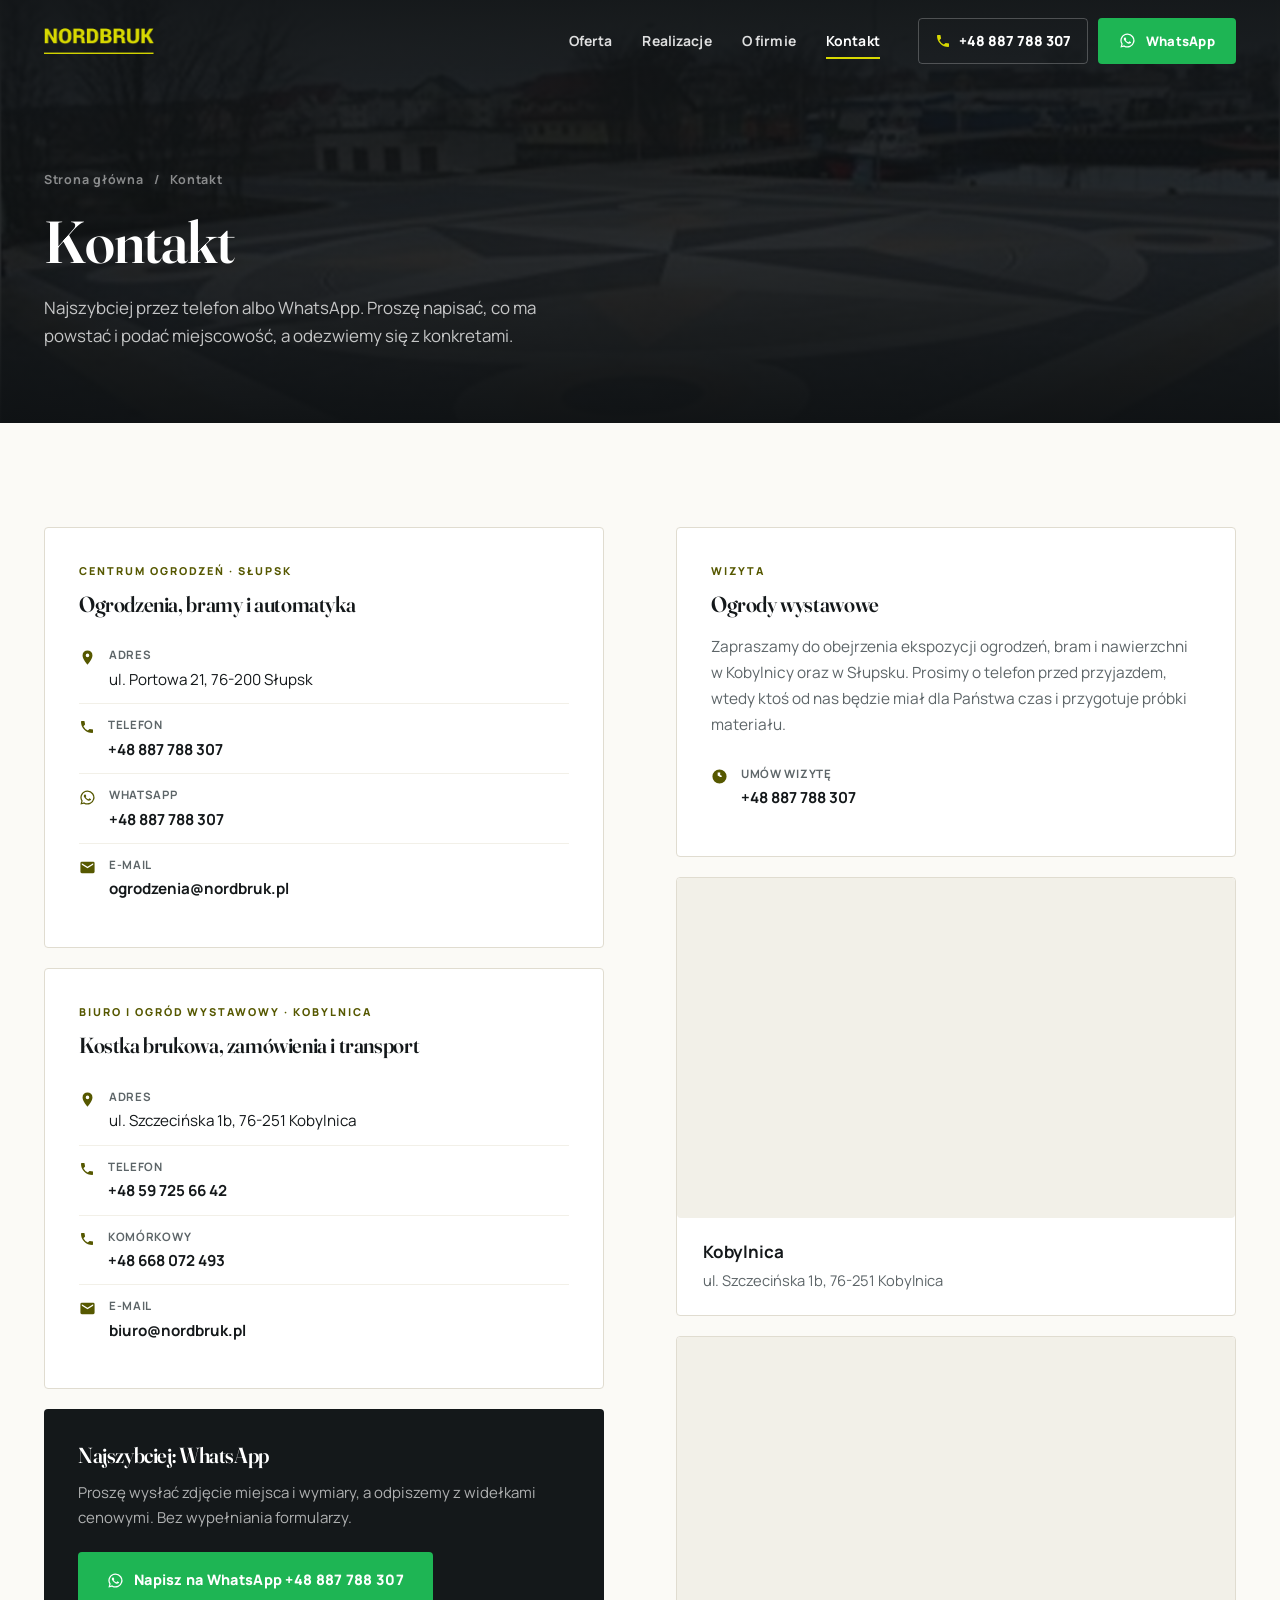
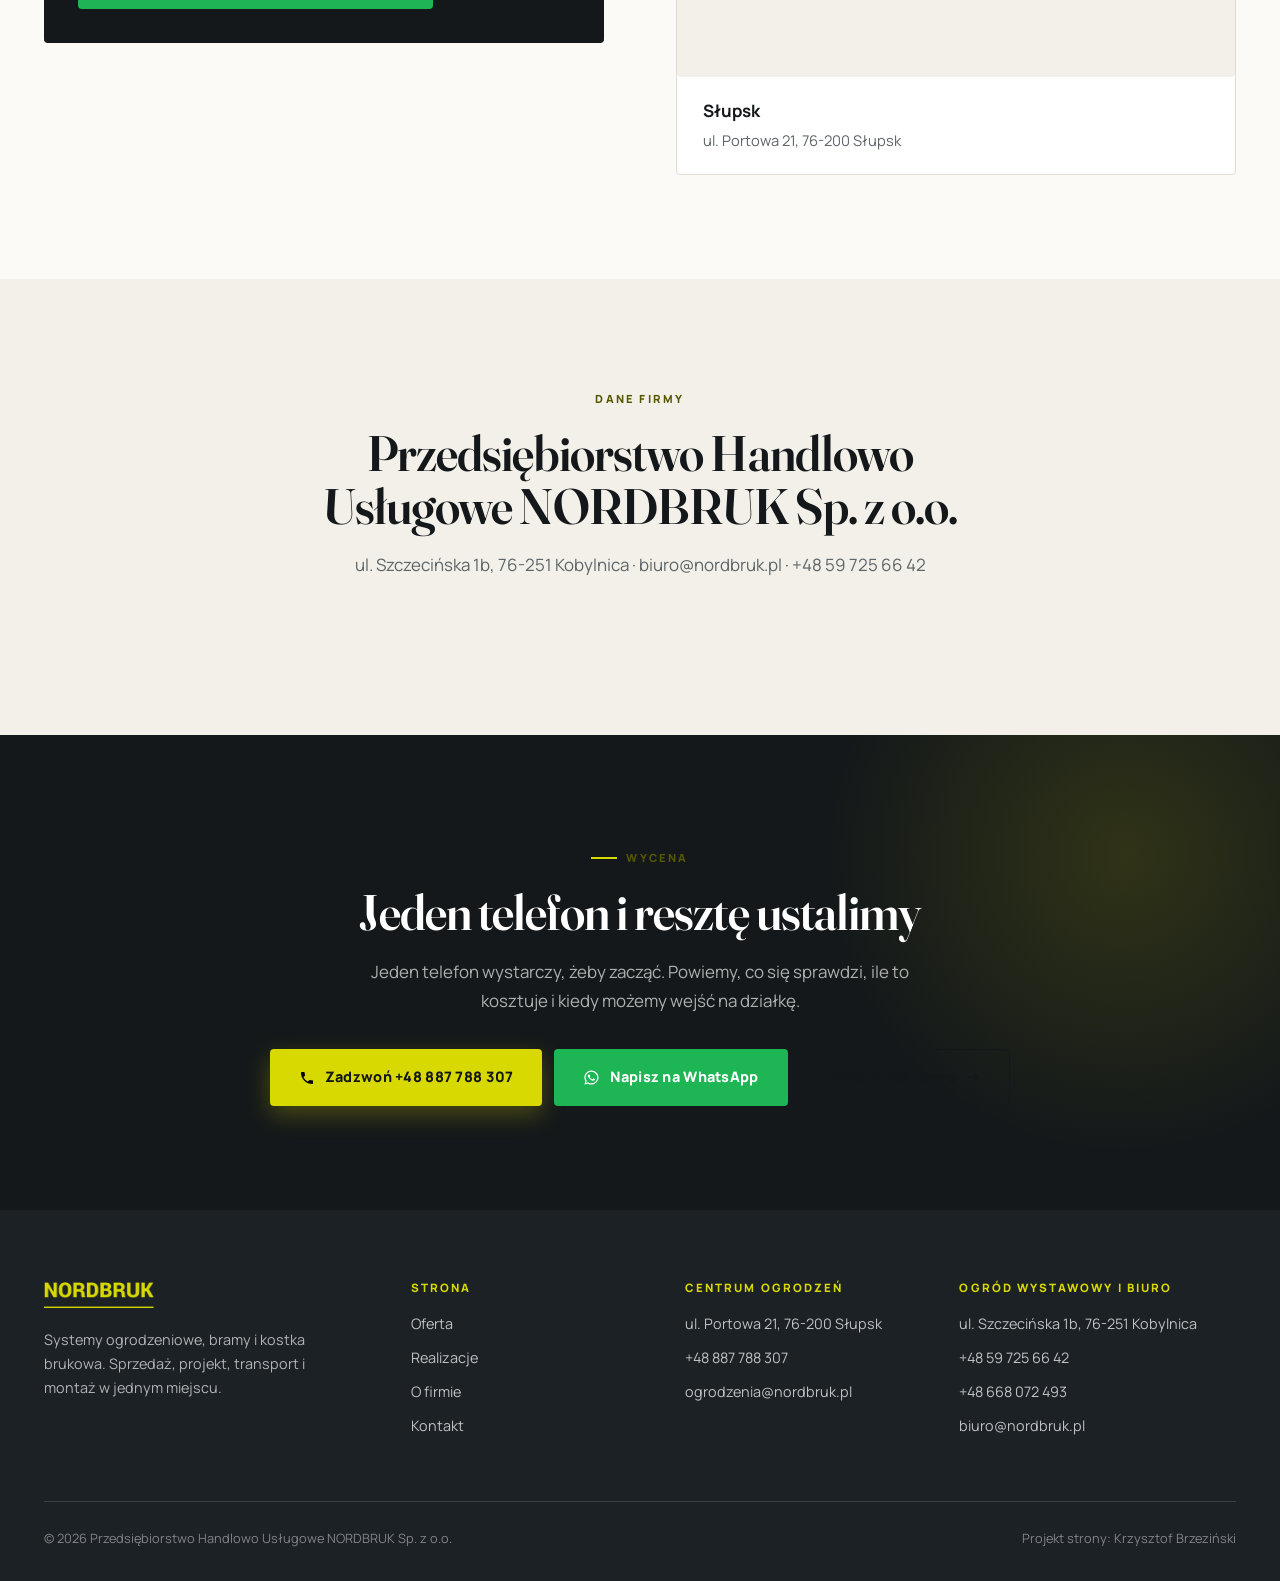
==== commit c637a659: "[claude-edit][cmt:895e5d92-b433-4927-bbd2-d468060e035d] Mocniejsze demo NORDBRUK: przewijane kadry h" ====
--- a/kontakt.html
+++ b/kontakt.html
@@ -2,100 +2,161 @@
 <html lang="pl">
 <head>
 <meta charset="UTF-8">
-<meta name="viewport" content="width=device-width, initial-scale=1.0">
-<title>Kontakt - NORDBRUK Centrum Ogrodzeń</title>
-<meta name="description" content="Kontakt NORDBRUK Centrum Ogrodzeń - ul. Portowa 21, 76-200 Słupsk">
+<meta name="viewport" content="width=device-width, initial-scale=1">
+<title>Kontakt - Słupsk ul. Portowa 21, Kobylnica ul. Szczecińska 1b | NORDBRUK Centrum Ogrodzeń</title>
+<meta name="description" content="Kontakt do NORDBRUK: Centrum Ogrodzeń Słupsk ul. Portowa 21, tel. +48 887 788 307, ogrodzenia@nordbruk.pl. Biuro i ogród wystawowy Kobylnica ul. Szczecińska 1b, tel. +48 59 725 66 42. WhatsApp: +48 887 788 307.">
+<meta name="theme-color" content="#14181A">
+<meta property="og:title" content="Kontakt - Słupsk ul. Portowa 21, Kobylnica ul. Szczecińska 1b | NORDBRUK Centrum Ogrodzeń">
+<meta property="og:description" content="Kontakt do NORDBRUK: Centrum Ogrodzeń Słupsk ul. Portowa 21, tel. +48 887 788 307, ogrodzenia@nordbruk.pl. Biuro i ogród wystawowy Kobylnica ul. Szczecińska 1b, tel. +48 59 725 66 42. WhatsApp: +48 887 788 307.">
+<meta property="og:type" content="website">
+<meta property="og:image" content="img/hero.jpg">
+<link rel="icon" href="img/logo.png">
 <link rel="preconnect" href="https://fonts.googleapis.com">
 <link rel="preconnect" href="https://fonts.gstatic.com" crossorigin>
-<link href="https://fonts.googleapis.com/css2?family=Sora:wght@600;700;800&family=Manrope:wght@400;500;600&display=swap" rel="stylesheet">
+<link href="https://fonts.googleapis.com/css2?family=Fraunces:opsz,wght@9..144,500;9..144,600;9..144,700&family=Manrope:wght@400;500;700;800&display=swap" rel="stylesheet">
 <link rel="stylesheet" href="assets/styles.css">
 </head>
 <body>
-
 <header class="nav">
   <div class="wrap nav-inner">
-    <a class="brand brand-has-logo" href="index.html"><img class="brand-logo" src="img/logo.png" alt="NORDBRUK Centrum Ogrodzeń"></a>
+    <a class="brand" href="index.html"><img src="img/logo.png" alt="NORDBRUK Centrum Ogrodzeń"></a>
     <nav class="nav-links">
-      <a href="oferta.html">Oferta</a>
-      <a href="realizacje.html">Realizacje</a>
-      <a href="o-nas.html">O nas</a>
-      <a href="kontakt.html" class="active">Kontakt</a>
-      <a href="tel:+48887788307" class="btn btn-accent">Zadzwoń +48 887 788 307</a>
+      <a href="oferta.html">Oferta</a><a href="realizacje.html">Realizacje</a><a href="o-nas.html">O firmie</a><a href="kontakt.html" class="is-active">Kontakt</a>
+      <span class="nav-cta">
+        <a class="nav-tel" href="tel:+48887788307"><svg width="16" height="16" viewBox="0 0 24 24" aria-hidden="true"><path d="M6.6 10.8a15.5 15.5 0 0 0 6.6 6.6l2.2-2.2a1 1 0 0 1 1-.24 11.4 11.4 0 0 0 3.6.58 1 1 0 0 1 1 1V20a1 1 0 0 1-1 1A17 17 0 0 1 3 4a1 1 0 0 1 1-1h3.5a1 1 0 0 1 1 1c0 1.25.2 2.46.58 3.6a1 1 0 0 1-.25 1l-2.23 2.2Z"/></svg> +48 887 788 307</a>
+        <a class="btn btn-wa btn-sm" href="https://wa.me/48887788307" target="_blank" rel="noopener"><svg width="17" height="17" viewBox="0 0 24 24" fill="currentColor" aria-hidden="true"><path d="M12 2a10 10 0 0 0-8.6 15.1L2 22l5-1.3A10 10 0 1 0 12 2Zm0 18.2c-1.6 0-3.1-.4-4.4-1.2l-.3-.2-2.9.8.8-2.9-.2-.3A8.2 8.2 0 1 1 12 20.2Zm4.6-6.1c-.3-.1-1.5-.7-1.7-.8-.2-.1-.4-.1-.6.1l-.8 1c-.2.2-.3.2-.6.1a6.7 6.7 0 0 1-3.3-2.9c-.2-.4 .2-.4.6-1.2.1-.2 0-.4 0-.5l-.8-1.8c-.2-.5-.4-.4-.6-.4h-.5c-.2 0-.5.1-.7.3-.9.9-1.1 2-.4 3.4a10 10 0 0 0 4.6 4.4c1.9.8 2.6.7 3.3.6.5-.1 1.5-.6 1.7-1.2.2-.6.2-1.1.1-1.2 0-.1-.2-.2-.4-.3Z"/></svg> WhatsApp</a>
+      </span>
     </nav>
     <button class="nav-toggle" aria-label="Menu"><span></span><span></span><span></span></button>
   </div>
 </header>
-
 <section class="pagehead">
-  <img src="img/g6.jpg" alt="NORDBRUK Centrum Ogrodzeń - Zapytaj o wycenę">
+  <div class="pagehead-bg"><img src="img/s-public.jpg" alt=""></div>
   <div class="wrap">
-    <span class="eyebrow">Kontakt</span>
-    <h1>Zapytaj o wycenę</h1>
-    <p>Odpowiemy na pytania i przygotujemy wycenę.</p>
+    <div class="crumbs"><a href="index.html">Strona główna</a><span>/</span><span>Kontakt</span></div>
+    <h1>Kontakt</h1>
+    <p>Najszybciej przez telefon albo WhatsApp. Proszę napisać, co ma powstać i podać miejscowość, a odezwiemy się z konkretami.</p>
   </div>
 </section>
+
 <section>
-  <div class="wrap contact-grid">
-    <div class="reveal">
-      <span class="eyebrow">Dane kontaktowe</span>
-      <h2 style="margin:var(--space-4) 0 var(--space-6)">NORDBRUK Centrum Ogrodzeń</h2>
-      <div class="info-list">
-        <div class="info-row"><div class="ic"><svg class="ico-tel" width="16" height="16" viewBox="0 0 24 24" fill="none" aria-hidden="true"><path d="M6.6 10.8a15.5 15.5 0 0 0 6.6 6.6l2.2-2.2a1 1 0 0 1 1-.24 11.4 11.4 0 0 0 3.6.58 1 1 0 0 1 1 1V20a1 1 0 0 1-1 1A17 17 0 0 1 3 4a1 1 0 0 1 1-1h3.5a1 1 0 0 1 1 1c0 1.25.2 2.46.58 3.6a1 1 0 0 1-.25 1l-2.23 2.2Z" fill="currentColor"/></svg></div><div><div class="lbl">Telefon</div><a class="val" href="tel:+48887788307">+48 887 788 307</a></div></div>
-        <div class="info-row"><div class="ic"><svg class="ico-mail" width="16" height="16" viewBox="0 0 24 24" fill="none" aria-hidden="true"><rect x="3.2" y="5.5" width="17.6" height="13" rx="1.6" stroke="currentColor" stroke-width="1.6"/><path d="M4 7l8 6 8-6" stroke="currentColor" stroke-width="1.6" stroke-linecap="round" stroke-linejoin="round"/></svg></div><div><div class="lbl">E-mail</div><a class="val" href="mailto:ogrodzenia@nordbruk.pl">ogrodzenia@nordbruk.pl</a></div></div>
-        <div class="info-row"><div class="ic"><svg class="ico-pin" width="16" height="16" viewBox="0 0 24 24" fill="none" aria-hidden="true"><path d="M12 21s7-6.1 7-11.5A7 7 0 0 0 5 9.5C5 14.9 12 21 12 21Z" stroke="currentColor" stroke-width="1.6" fill="none"/><circle cx="12" cy="9.5" r="2.4" fill="currentColor"/></svg></div><div><div class="lbl">Adres</div><div class="val">ul. Portowa 21, 76-200 Słupsk</div></div></div>
-        <div class="info-row"><div class="ic"><svg class="ico-clock" width="16" height="16" viewBox="0 0 24 24" fill="none" aria-hidden="true"><circle cx="12" cy="12" r="8.2" stroke="currentColor" stroke-width="1.6"/><path d="M12 7.5V12l3.2 1.9" stroke="currentColor" stroke-width="1.6" stroke-linecap="round"/></svg></div><div><div class="lbl">Godziny</div><div class="val" style="font-weight:500">Salon Portowa 21 w Słupsku · godziny potwierdzisz telefonicznie</div></div></div>
+  <div class="wrap">
+    <div class="contact-grid">
+      <div>
+        <div class="cbox reveal">
+          <span class="tag">Centrum Ogrodzeń &middot; Słupsk</span>
+          <h3>Ogrodzenia, bramy i automatyka</h3>
+          <div class="crow"><svg width="17" height="17" viewBox="0 0 24 24" aria-hidden="true"><path d="M12 2a7 7 0 0 0-7 7c0 5.2 7 13 7 13s7-7.8 7-13a7 7 0 0 0-7-7Zm0 9.5A2.5 2.5 0 1 1 12 6.5a2.5 2.5 0 0 1 0 5Z"/></svg><div><span class="k">Adres</span>ul. Portowa 21, 76-200 Słupsk</div></div>
+          <div class="crow"><svg width="16" height="16" viewBox="0 0 24 24" aria-hidden="true"><path d="M6.6 10.8a15.5 15.5 0 0 0 6.6 6.6l2.2-2.2a1 1 0 0 1 1-.24 11.4 11.4 0 0 0 3.6.58 1 1 0 0 1 1 1V20a1 1 0 0 1-1 1A17 17 0 0 1 3 4a1 1 0 0 1 1-1h3.5a1 1 0 0 1 1 1c0 1.25.2 2.46.58 3.6a1 1 0 0 1-.25 1l-2.23 2.2Z"/></svg><div><span class="k">Telefon</span><a href="tel:+48887788307">+48 887 788 307</a></div></div>
+          <div class="crow"><svg width="17" height="17" viewBox="0 0 24 24" fill="currentColor" aria-hidden="true"><path d="M12 2a10 10 0 0 0-8.6 15.1L2 22l5-1.3A10 10 0 1 0 12 2Zm0 18.2c-1.6 0-3.1-.4-4.4-1.2l-.3-.2-2.9.8.8-2.9-.2-.3A8.2 8.2 0 1 1 12 20.2Zm4.6-6.1c-.3-.1-1.5-.7-1.7-.8-.2-.1-.4-.1-.6.1l-.8 1c-.2.2-.3.2-.6.1a6.7 6.7 0 0 1-3.3-2.9c-.2-.4 .2-.4.6-1.2.1-.2 0-.4 0-.5l-.8-1.8c-.2-.5-.4-.4-.6-.4h-.5c-.2 0-.5.1-.7.3-.9.9-1.1 2-.4 3.4a10 10 0 0 0 4.6 4.4c1.9.8 2.6.7 3.3.6.5-.1 1.5-.6 1.7-1.2.2-.6.2-1.1.1-1.2 0-.1-.2-.2-.4-.3Z"/></svg><div><span class="k">WhatsApp</span><a href="https://wa.me/48887788307" target="_blank" rel="noopener">+48 887 788 307</a></div></div>
+          <div class="crow"><svg width="17" height="17" viewBox="0 0 24 24" aria-hidden="true"><path d="M20 4H4a2 2 0 0 0-2 2v12a2 2 0 0 0 2 2h16a2 2 0 0 0 2-2V6a2 2 0 0 0-2-2Zm0 4-8 5-8-5V6l8 5 8-5v2Z"/></svg><div><span class="k">E-mail</span><a href="mailto:ogrodzenia@nordbruk.pl">ogrodzenia@nordbruk.pl</a></div></div>
+        </div>
+
+        <div class="cbox reveal">
+          <span class="tag">Biuro i ogród wystawowy &middot; Kobylnica</span>
+          <h3>Kostka brukowa, zamówienia i transport</h3>
+          <div class="crow"><svg width="17" height="17" viewBox="0 0 24 24" aria-hidden="true"><path d="M12 2a7 7 0 0 0-7 7c0 5.2 7 13 7 13s7-7.8 7-13a7 7 0 0 0-7-7Zm0 9.5A2.5 2.5 0 1 1 12 6.5a2.5 2.5 0 0 1 0 5Z"/></svg><div><span class="k">Adres</span>ul. Szczecińska 1b, 76-251 Kobylnica</div></div>
+          <div class="crow"><svg width="16" height="16" viewBox="0 0 24 24" aria-hidden="true"><path d="M6.6 10.8a15.5 15.5 0 0 0 6.6 6.6l2.2-2.2a1 1 0 0 1 1-.24 11.4 11.4 0 0 0 3.6.58 1 1 0 0 1 1 1V20a1 1 0 0 1-1 1A17 17 0 0 1 3 4a1 1 0 0 1 1-1h3.5a1 1 0 0 1 1 1c0 1.25.2 2.46.58 3.6a1 1 0 0 1-.25 1l-2.23 2.2Z"/></svg><div><span class="k">Telefon</span><a href="tel:+48597256642">+48 59 725 66 42</a></div></div>
+          <div class="crow"><svg width="16" height="16" viewBox="0 0 24 24" aria-hidden="true"><path d="M6.6 10.8a15.5 15.5 0 0 0 6.6 6.6l2.2-2.2a1 1 0 0 1 1-.24 11.4 11.4 0 0 0 3.6.58 1 1 0 0 1 1 1V20a1 1 0 0 1-1 1A17 17 0 0 1 3 4a1 1 0 0 1 1-1h3.5a1 1 0 0 1 1 1c0 1.25.2 2.46.58 3.6a1 1 0 0 1-.25 1l-2.23 2.2Z"/></svg><div><span class="k">Komórkowy</span><a href="tel:+48668072493">+48 668 072 493</a></div></div>
+          <div class="crow"><svg width="17" height="17" viewBox="0 0 24 24" aria-hidden="true"><path d="M20 4H4a2 2 0 0 0-2 2v12a2 2 0 0 0 2 2h16a2 2 0 0 0 2-2V6a2 2 0 0 0-2-2Zm0 4-8 5-8-5V6l8 5 8-5v2Z"/></svg><div><span class="k">E-mail</span><a href="mailto:biuro@nordbruk.pl">biuro@nordbruk.pl</a></div></div>
+        </div>
+
+        <div class="wa-box reveal">
+          <h3>Najszybciej: WhatsApp</h3>
+          <p>Proszę wysłać zdjęcie miejsca i wymiary, a odpiszemy z widełkami cenowymi. Bez wypełniania formularzy.</p>
+          <a class="btn btn-wa" href="https://wa.me/48887788307" target="_blank" rel="noopener"><svg width="17" height="17" viewBox="0 0 24 24" fill="currentColor" aria-hidden="true"><path d="M12 2a10 10 0 0 0-8.6 15.1L2 22l5-1.3A10 10 0 1 0 12 2Zm0 18.2c-1.6 0-3.1-.4-4.4-1.2l-.3-.2-2.9.8.8-2.9-.2-.3A8.2 8.2 0 1 1 12 20.2Zm4.6-6.1c-.3-.1-1.5-.7-1.7-.8-.2-.1-.4-.1-.6.1l-.8 1c-.2.2-.3.2-.6.1a6.7 6.7 0 0 1-3.3-2.9c-.2-.4 .2-.4.6-1.2.1-.2 0-.4 0-.5l-.8-1.8c-.2-.5-.4-.4-.6-.4h-.5c-.2 0-.5.1-.7.3-.9.9-1.1 2-.4 3.4a10 10 0 0 0 4.6 4.4c1.9.8 2.6.7 3.3.6.5-.1 1.5-.6 1.7-1.2.2-.6.2-1.1.1-1.2 0-.1-.2-.2-.4-.3Z"/></svg> Napisz na WhatsApp +48 887 788 307</a>
+        </div>
       </div>
-    </div>
-    <div class="reveal">
-      <form class="form" action="https://formsubmit.co/ogrodzenia@nordbruk.pl" method="POST">
-        <input type="hidden" name="_subject" value="Zapytanie ze strony NORDBRUK Centrum Ogrodzeń">
-        <input type="hidden" name="_captcha" value="false">
-        <input type="hidden" name="_template" value="table">
-        <div class="fld"><label for="name">Imię / firma</label><input id="name" name="name" type="text" placeholder="np. Jan Kowalski" required></div>
-        <div class="fld"><label for="email">E-mail</label><input id="email" name="email" type="email" placeholder="adres@email.pl" required></div>
-        <div class="fld"><label for="phone">Telefon</label><input id="phone" name="phone" type="tel" placeholder="+48 ..."></div>
-        <div class="fld"><label for="msg">Czego dotyczy zapytanie?</label><textarea id="msg" name="message" placeholder="Napisz krótko, w czym możemy pomóc" required></textarea></div>
-        <button type="submit" class="btn btn-accent" style="width:100%;justify-content:center">Wyślij zapytanie <span class="arr">→</span></button>
-        <p class="note">Wiadomość trafi bezpośrednio do nas. Można też zadzwonić: +48 887 788 307.</p>
-      </form>
+
+      <div>
+        <div class="cbox reveal">
+          <span class="tag">Wizyta</span>
+          <h3>Ogrody wystawowe</h3>
+          <p style="color:var(--muted);font-size:.96rem">Zapraszamy do obejrzenia ekspozycji ogrodzeń, bram i nawierzchni
+          w Kobylnicy oraz w Słupsku. Prosimy o telefon przed przyjazdem, wtedy ktoś od nas będzie miał dla Państwa czas
+          i przygotuje próbki materiału.</p>
+          <div class="crow" style="margin-top:14px"><svg width="17" height="17" viewBox="0 0 24 24" aria-hidden="true"><path d="M12 2a10 10 0 1 0 0 20 10 10 0 0 0 0-20Zm1 10.6-3.6-2.1V6.5H13v3.4l2.6 1.5-1 1.2Z"/></svg><div><span class="k">Umów wizytę</span>
+            <a href="tel:+48887788307">+48 887 788 307</a></div></div>
+        </div>
+
+        <div class="cbox reveal" style="padding:0;overflow:hidden">
+          <div class="map-frame" style="border:0">
+            <iframe src="https://maps.google.com/maps?q=NORDBRUK%20ul.%20Szczeci%C5%84ska%201b%2076-251%20Kobylnica&z=15&output=embed" loading="lazy" title="Mapa: Kobylnica, ul. Szczecińska 1b" referrerpolicy="no-referrer-when-downgrade"></iframe>
+          </div>
+          <div style="padding:20px 26px"><strong>Kobylnica</strong><br>
+            <span style="color:var(--muted);font-size:.92rem">ul. Szczecińska 1b, 76-251 Kobylnica</span></div>
+        </div>
+
+        <div class="cbox reveal" style="padding:0;overflow:hidden">
+          <div class="map-frame" style="border:0">
+            <iframe src="https://maps.google.com/maps?q=ul.%20Portowa%2021%2076-200%20S%C5%82upsk&z=15&output=embed" loading="lazy" title="Mapa: Słupsk, ul. Portowa 21" referrerpolicy="no-referrer-when-downgrade"></iframe>
+          </div>
+          <div style="padding:20px 26px"><strong>Słupsk</strong><br>
+            <span style="color:var(--muted);font-size:.92rem">ul. Portowa 21, 76-200 Słupsk</span></div>
+        </div>
+      </div>
     </div>
   </div>
 </section>
-<section style="padding-top:0">
-  <div class="wrap reveal">
-    <iframe class="map" title="NORDBRUK Centrum Ogrodzeń - Słupsk" src="https://maps.google.com/maps?q=54.4940355%2C17.0104905&z=15&output=embed" loading="lazy" referrerpolicy="no-referrer-when-downgrade"></iframe>
+
+<section class="tinted">
+  <div class="wrap">
+    <div class="head center reveal">
+      <span class="eyebrow">Dane firmy</span>
+      <h2>Przedsiębiorstwo Handlowo Usługowe NORDBRUK Sp. z o.o.</h2>
+      <p>ul. Szczecińska 1b, 76-251 Kobylnica &middot; biuro@nordbruk.pl &middot; +48 59 725 66 42</p>
+    </div>
   </div>
 </section>
-
+<section class="cta-final">
+  <div class="wrap">
+    <div class="reveal">
+      <span class="eyebrow">Wycena</span>
+      <h2>Jeden telefon i resztę ustalimy</h2>
+      <p>Jeden telefon wystarczy, żeby zacząć. Powiemy, co się sprawdzi, ile to kosztuje i kiedy możemy wejść na działkę.</p>
+      <div class="cta-act">
+        <a class="btn btn-lime" href="tel:+48887788307"><svg width="16" height="16" viewBox="0 0 24 24" aria-hidden="true"><path d="M6.6 10.8a15.5 15.5 0 0 0 6.6 6.6l2.2-2.2a1 1 0 0 1 1-.24 11.4 11.4 0 0 0 3.6.58 1 1 0 0 1 1 1V20a1 1 0 0 1-1 1A17 17 0 0 1 3 4a1 1 0 0 1 1-1h3.5a1 1 0 0 1 1 1c0 1.25.2 2.46.58 3.6a1 1 0 0 1-.25 1l-2.23 2.2Z"/></svg> Zadzwoń +48 887 788 307</a>
+        <a class="btn btn-wa" href="https://wa.me/48887788307" target="_blank" rel="noopener"><svg width="17" height="17" viewBox="0 0 24 24" fill="currentColor" aria-hidden="true"><path d="M12 2a10 10 0 0 0-8.6 15.1L2 22l5-1.3A10 10 0 1 0 12 2Zm0 18.2c-1.6 0-3.1-.4-4.4-1.2l-.3-.2-2.9.8.8-2.9-.2-.3A8.2 8.2 0 1 1 12 20.2Zm4.6-6.1c-.3-.1-1.5-.7-1.7-.8-.2-.1-.4-.1-.6.1l-.8 1c-.2.2-.3.2-.6.1a6.7 6.7 0 0 1-3.3-2.9c-.2-.4 .2-.4.6-1.2.1-.2 0-.4 0-.5l-.8-1.8c-.2-.5-.4-.4-.6-.4h-.5c-.2 0-.5.1-.7.3-.9.9-1.1 2-.4 3.4a10 10 0 0 0 4.6 4.4c1.9.8 2.6.7 3.3.6.5-.1 1.5-.6 1.7-1.2.2-.6.2-1.1.1-1.2 0-.1-.2-.2-.4-.3Z"/></svg> Napisz na WhatsApp</a>
+        <a class="btn btn-line" href="kontakt.html">Dane kontaktowe <span class="arr">&rarr;</span></a>
+      </div>
+    </div>
+  </div>
+</section>
 <footer>
   <div class="wrap">
     <div class="foot-grid">
       <div class="foot-brand">
-        <div class="name">NORDBRUK Centrum Ogrodzeń</div>
-        <p>Systemy ogrodzeniowe i kostka brukowa w jednym miejscu.</p>
+        <img src="img/logo.png" alt="NORDBRUK Centrum Ogrodzeń">
+        <p>Systemy ogrodzeniowe, bramy i kostka brukowa. Sprzedaż, projekt, transport i montaż w jednym miejscu.</p>
       </div>
       <div class="foot-col">
-        <h4>Nawigacja</h4>
-        <a href="oferta.html">Oferta</a>
-        <a href="realizacje.html">Realizacje</a>
-        <a href="o-nas.html">O nas</a>
-        <a href="kontakt.html">Kontakt</a>
+        <h4>Strona</h4>
+        <a href="oferta.html">Oferta</a><a href="realizacje.html">Realizacje</a><a href="o-nas.html">O firmie</a><a href="kontakt.html">Kontakt</a>
       </div>
       <div class="foot-col">
-        <h4>Kontakt</h4>
+        <h4>Centrum Ogrodzeń</h4>
+        <p>ul. Portowa 21, 76-200 Słupsk</p>
         <a href="tel:+48887788307">+48 887 788 307</a>
         <a href="mailto:ogrodzenia@nordbruk.pl">ogrodzenia@nordbruk.pl</a>
-        <p>ul. Portowa 21, 76-200 Słupsk</p>
+      </div>
+      <div class="foot-col">
+        <h4>Ogród wystawowy i biuro</h4>
+        <p>ul. Szczecińska 1b, 76-251 Kobylnica</p>
+        <a href="tel:+48597256642">+48 59 725 66 42</a>
+        <a href="tel:+48668072493">+48 668 072 493</a>
+        <a href="mailto:biuro@nordbruk.pl">biuro@nordbruk.pl</a>
       </div>
     </div>
     <div class="foot-bot">
-      <span>© 2026 NORDBRUK Centrum Ogrodzeń</span>
+      <span>&copy; <span data-year>2026</span> Przedsiębiorstwo Handlowo Usługowe NORDBRUK Sp. z o.o.</span>
       <span>Projekt strony: Krzysztof Brzeziński</span>
     </div>
   </div>
 </footer>
-<div class="sticky-call"><a class="sc-call" href="tel:+48887788307"><svg class="ico-tel" width="16" height="16" viewBox="0 0 24 24" fill="none" aria-hidden="true"><path d="M6.6 10.8a15.5 15.5 0 0 0 6.6 6.6l2.2-2.2a1 1 0 0 1 1-.24 11.4 11.4 0 0 0 3.6.58 1 1 0 0 1 1 1V20a1 1 0 0 1-1 1A17 17 0 0 1 3 4a1 1 0 0 1 1-1h3.5a1 1 0 0 1 1 1c0 1.25.2 2.46.58 3.6a1 1 0 0 1-.25 1l-2.23 2.2Z" fill="currentColor"/></svg> Zadzwoń</a><a class="sc-quote" href="kontakt.html">Bezpłatna wycena</a></div>
-
+<div class="sticky-bar">
+  <a class="s-tel" href="tel:+48887788307"><svg width="16" height="16" viewBox="0 0 24 24" aria-hidden="true"><path d="M6.6 10.8a15.5 15.5 0 0 0 6.6 6.6l2.2-2.2a1 1 0 0 1 1-.24 11.4 11.4 0 0 0 3.6.58 1 1 0 0 1 1 1V20a1 1 0 0 1-1 1A17 17 0 0 1 3 4a1 1 0 0 1 1-1h3.5a1 1 0 0 1 1 1c0 1.25.2 2.46.58 3.6a1 1 0 0 1-.25 1l-2.23 2.2Z"/></svg> Zadzwoń</a>
+  <a class="s-wa" href="https://wa.me/48887788307" target="_blank" rel="noopener"><svg width="17" height="17" viewBox="0 0 24 24" fill="currentColor" aria-hidden="true"><path d="M12 2a10 10 0 0 0-8.6 15.1L2 22l5-1.3A10 10 0 1 0 12 2Zm0 18.2c-1.6 0-3.1-.4-4.4-1.2l-.3-.2-2.9.8.8-2.9-.2-.3A8.2 8.2 0 1 1 12 20.2Zm4.6-6.1c-.3-.1-1.5-.7-1.7-.8-.2-.1-.4-.1-.6.1l-.8 1c-.2.2-.3.2-.6.1a6.7 6.7 0 0 1-3.3-2.9c-.2-.4 .2-.4.6-1.2.1-.2 0-.4 0-.5l-.8-1.8c-.2-.5-.4-.4-.6-.4h-.5c-.2 0-.5.1-.7.3-.9.9-1.1 2-.4 3.4a10 10 0 0 0 4.6 4.4c1.9.8 2.6.7 3.3.6.5-.1 1.5-.6 1.7-1.2.2-.6.2-1.1.1-1.2 0-.1-.2-.2-.4-.3Z"/></svg> WhatsApp</a>
+</div>
 <script src="assets/main.js"></script>
 </body>
 </html>
--- a/assets/styles.css
+++ b/assets/styles.css
@@ -1,833 +1,680 @@
-/* ============================================================
-   STOLBASZ — premium, architektoniczny B2B fit-out
-   Jasna paleta, zero brązu. System wg premium-web-craft.
-   Projekt strony: Krzysztof Brzeziński
-   ============================================================ */
+/* NORDBRUK Centrum Ogrodzeń - projekt indywidualny
+   Kolor marki: limonka #D8D901 (z logotypu firmy) na graficie. */
 
 :root{
-  /* PALETA — jasna, architektoniczna, chłodna */
-  --paper:#F3F4F6;          /* główne tło */
-  --paper-2:#E4E7EB;        /* sekcje alternatywne (chłodny jasny szary) */
-  --paper-3:#E4E7EB;        /* delikatne wypełnienia */
-  --ink:#181C22;            /* tekst główny — chłodny grafit */
-  --ink-soft:#2C323B;       /* nagłówki drugorzędne */
-  --muted:#69707A;          /* tekst poboczny */
-  --line:rgba(24,28,34,.12);/* hairline */
-  --accent:#F2CE1B;         /* stonowany petrol-slate — jedyny akcent */
-  --accent-d:#C9A400;
-  --accent-soft:rgba(242,206,27,.10);
-  --dark:#181C22;           /* sekcje ciemne (stopka/CTA) */
-
-  /* ODSTĘPY — skala 4/8 */
-  --space-1:4px; --space-2:8px; --space-3:12px; --space-4:16px; --space-5:24px;
-  --space-6:32px; --space-7:48px; --space-8:64px; --space-9:96px; --space-10:128px;
-
-  /* TYPOGRAFIA — fluid clamp() (skala podbita 16.07.2026: większe, czytelniejsze litery — uwaga Adama) */
-  --text-sm:clamp(.9rem,.87rem + .12vw,1rem);
-  --text-base:clamp(1.08rem,1.04rem + .18vw,1.2rem);
-  --text-lg:clamp(1.24rem,1.15rem + .34vw,1.44rem);
-  --text-h3:clamp(1.34rem,1.22rem + .55vw,1.66rem);
-  --text-h2:clamp(2.1rem,1.66rem + 2.1vw,3.1rem);
-  --text-h1:clamp(2.9rem,2.1rem + 4vw,5.1rem);
-
-  /* PROMIENIE — architektoniczne, raczej ostre */
-  --r-sm:3px; --r-md:6px; --r-lg:10px;
-
-  /* RUCH */
-  --ease:cubic-bezier(.25,.46,.45,.94); --dur:.24s;
-
-  /* CIENIE — miękkie, warstwowe */
-  --sh-sm:0 1px 2px rgba(16,24,32,.04), 0 2px 8px rgba(16,24,32,.05);
-  --sh-md:0 2px 6px rgba(16,24,32,.05), 0 12px 28px -8px rgba(16,24,32,.12);
-  --sh-lg:0 6px 14px rgba(16,24,32,.07), 0 26px 56px -18px rgba(16,24,32,.22);
-
-  --hairline:1px solid var(--line);
-
-  --font-display:'Sora','Manrope',sans-serif;
-  --font-body:'Manrope',sans-serif;
-}
-
-*{box-sizing:border-box;margin:0;padding:0}
-html{scroll-behavior:smooth}
+  --ink:#14181A;
+  --ink-2:#1B2124;
+  --ink-3:#242C30;
+  --paper:#FBFAF6;
+  --paper-2:#F2F0E8;
+  --paper-3:#E9E6DB;
+  --line:#E0DCD0;
+  --line-d:rgba(255,255,255,.14);
+  --lime:#D8D901;
+  --olive:#565800;
+  --txt:#14181A;
+  --muted:#5D6568;
+  --muted-d:rgba(255,255,255,.66);
+  --wrap:1240px;
+  --r:4px;
+  --sh:0 18px 50px rgba(20,24,26,.14);
+  --ease:cubic-bezier(.22,.61,.36,1);
+  --s4:36px; --s5:52px; --s6:72px; --s7:104px;
+}
+
+*,*::before,*::after{box-sizing:border-box}
+html{scroll-behavior:smooth;-webkit-text-size-adjust:100%}
 body{
-  font-family:var(--font-body);
-  font-size:var(--text-base);
-  line-height:1.65;
-  color:var(--ink);
-  background:var(--paper);
-  -webkit-font-smoothing:antialiased;
-  text-rendering:optimizeLegibility;
+  margin:0;background:var(--paper);color:var(--txt);
+  font-family:'Manrope',system-ui,-apple-system,'Segoe UI',sans-serif;
+  font-size:17px;line-height:1.68;font-weight:400;
+  -webkit-font-smoothing:antialiased;overflow-x:hidden;
 }
 img{max-width:100%;display:block}
 a{color:inherit;text-decoration:none}
-
-.wrap{width:min(92%,1180px);margin-inline:auto}
-section{padding-block:clamp(52px,6.5vw,96px)}
-
-h1,h2,h3{font-family:var(--font-display);font-weight:700;line-height:1.08;letter-spacing:-.02em;color:var(--ink)}
-h1{font-size:var(--text-h1);letter-spacing:-.035em}
-h2{font-size:var(--text-h2);letter-spacing:-.025em}
-h3{font-size:var(--text-h3)}
-p{max-width:65ch}
-
+button{font:inherit;color:inherit}
+
+h1,h2,h3,h4{
+  font-family:'Fraunces','Georgia',serif;
+  font-weight:600;line-height:1.06;letter-spacing:-.018em;
+  font-variation-settings:'SOFT' 0,'WONK' 0,'opsz' 96;
+  margin:0;
+}
+h1{font-size:clamp(2.5rem,6.2vw,4.6rem)}
+h2{font-size:clamp(1.95rem,3.9vw,3.15rem)}
+h3{font-size:clamp(1.15rem,1.7vw,1.42rem);line-height:1.22}
+p{margin:0 0 1em}
+p:last-child{margin-bottom:0}
+
+.wrap{max-width:var(--wrap);margin:0 auto;padding:0 24px}
+section{padding:var(--s7) 0}
+.dark{background:var(--ink);color:#fff}
+.dark h1,.dark h2,.dark h3{color:#fff}
+.dark p{color:var(--muted-d)}
+.tinted{background:var(--paper-2)}
+
+/* --- naglowki sekcji --- */
 .eyebrow{
-  font-family:var(--font-body);
-  font-size:var(--text-sm);
-  font-weight:600;
-  letter-spacing:.18em;
-  text-transform:uppercase;
-  color:var(--accent);
-  display:inline-flex;align-items:center;gap:var(--space-3);
-}
-.eyebrow::before{content:"";width:28px;height:1px;background:var(--accent);display:inline-block}
-
-.muted{color:var(--muted)}
-.lead{font-size:var(--text-lg);line-height:1.55;color:var(--ink-soft);max-width:50ch}
-
-/* ---------- BUTTONS ---------- */
+  display:inline-flex;align-items:center;gap:9px;
+  font-size:.7rem;font-weight:800;letter-spacing:.2em;text-transform:uppercase;
+  color:var(--olive);margin-bottom:18px;
+}
+.eyebrow::before{content:"";width:26px;height:2px;background:var(--lime);display:block}
+.dark .eyebrow{color:var(--lime)}
+.head{max-width:660px;margin-bottom:var(--s5)}
+.head.center{margin-left:auto;margin-right:auto;text-align:center}
+.head.center .eyebrow::before{display:none}
+.head p{color:var(--muted);font-size:1.06rem;margin-top:18px}
+.dark .head p{color:var(--muted-d)}
+.lead{font-size:1.14rem;color:var(--muted)}
+
+/* --- przyciski --- */
 .btn{
-  display:inline-flex;align-items:center;gap:var(--space-2);
-  font-weight:600;font-size:var(--text-sm);letter-spacing:.02em;
-  padding:var(--space-4) var(--space-6);
-  border-radius:var(--r-sm);
-  transition:transform var(--dur) var(--ease),box-shadow var(--dur) var(--ease),background var(--dur) var(--ease);
-  cursor:pointer;border:1px solid transparent;
-}
-.btn-accent{background:var(--accent);color:#fff;box-shadow:var(--sh-sm)}
-.btn-accent:hover{background:var(--accent-d);transform:translateY(-2px);box-shadow:var(--sh-md)}
-.btn-accent:active{transform:translateY(0);box-shadow:var(--sh-sm)}
-.btn-ghost{background:transparent;color:var(--ink);border-color:var(--line)}
-.btn-ghost:hover{border-color:var(--accent);color:var(--accent);transform:translateY(-2px)}
-.btn-light{background:#fff;color:var(--ink);box-shadow:var(--sh-sm)}
-.btn-light:hover{transform:translateY(-2px);box-shadow:var(--sh-md)}
-.btn .arr{transition:transform var(--dur) var(--ease)}
+  display:inline-flex;align-items:center;justify-content:center;gap:10px;
+  padding:15px 28px;border-radius:var(--r);border:1.5px solid transparent;
+  font-weight:800;font-size:.9rem;letter-spacing:.02em;cursor:pointer;
+  transition:transform .25s var(--ease),background .25s,color .25s,border-color .25s,box-shadow .25s;
+  white-space:nowrap;
+}
+.btn:hover{transform:translateY(-2px)}
+.btn .arr{transition:transform .25s var(--ease)}
 .btn:hover .arr{transform:translateX(4px)}
-
-/* ---------- NAV ---------- */
+.btn-lime{background:var(--lime);color:var(--ink);box-shadow:0 8px 24px rgba(216,217,1,.28)}
+.btn-lime:hover{background:#E5E600;box-shadow:0 12px 30px rgba(216,217,1,.4)}
+.btn-ink{background:var(--ink);color:#fff}
+.btn-ink:hover{background:var(--ink-3)}
+.btn-line{border-color:var(--ink);color:var(--ink)}
+.btn-line:hover{background:var(--ink);color:#fff}
+.dark .btn-line,.on-photo .btn-line{border-color:rgba(255,255,255,.4);color:#fff}
+.dark .btn-line:hover,.on-photo .btn-line:hover{background:#fff;color:var(--ink);border-color:#fff}
+.btn-wa{background:#1EB554;color:#fff}
+.btn-wa:hover{background:#25D366;color:#0B2418}
+.btn-sm{padding:11px 20px;font-size:.82rem}
+
+.link-arr{
+  display:inline-flex;align-items:center;gap:9px;font-weight:800;font-size:.88rem;
+  letter-spacing:.02em;border-bottom:2px solid var(--lime);padding-bottom:3px;
+  transition:gap .25s var(--ease);
+}
+.link-arr:hover{gap:15px}
+
+/* ================= NAV ================= */
 .nav{
-  position:sticky;top:0;z-index:50;
-  background:color-mix(in srgb,var(--paper) 88%,transparent);
-  backdrop-filter:saturate(140%) blur(10px);
-  border-bottom:var(--hairline);
-}
-.nav-inner{display:flex;align-items:center;justify-content:space-between;height:72px}
-.brand{display:flex;flex-direction:column;line-height:1}
-.brand .name{font-family:var(--font-display);font-weight:800;font-size:1.35rem;letter-spacing:.04em}
-.brand .sub{font-size:.62rem;letter-spacing:.34em;text-transform:uppercase;color:var(--muted);margin-top:5px}
-.nav-links{display:flex;align-items:center;gap:var(--space-6)}
-.nav-links a{font-size:var(--text-sm);font-weight:500;color:var(--ink-soft);position:relative;padding-block:4px;transition:color var(--dur) var(--ease)}
-.nav-links a::after{content:"";position:absolute;left:0;bottom:0;width:0;height:1.5px;background:var(--accent);transition:width var(--dur) var(--ease)}
-.nav-links a:hover,.nav-links a.active{color:var(--ink)}
-.nav-links a:hover::after,.nav-links a.active::after{width:100%}
-.nav-links .btn{padding:var(--space-2) var(--space-5)}
-/* przyciski w nav: właściwy kolor (przebij .nav-links a) + bez podkreślenia */
-.nav-links a.btn-accent{color:#fff}
-.nav-links a.btn-ghost,.nav-links a.btn-light{color:var(--ink)}
-.nav-links a.btn::after{display:none}
-.nav-toggle{display:none;background:none;border:none;cursor:pointer;flex-direction:column;gap:5px;padding:8px}
-.nav-toggle span{width:24px;height:2px;background:var(--ink);transition:var(--dur)}
-
-/* ---------- HERO (split) ---------- */
-.hero{position:relative;overflow:hidden;border-bottom:var(--hairline)}
-.hero-grid{display:grid;grid-template-columns:1.05fr .95fr;gap:clamp(24px,4vw,60px);align-items:center;
-  padding-block:clamp(36px,4.5vw,64px)}
-.hero-copy .eyebrow{margin-bottom:var(--space-5)}
-.hero-copy h1{margin-bottom:var(--space-5)}
-.hero-copy .lead{margin-bottom:var(--space-7)}
-.hero-actions{display:flex;flex-wrap:wrap;gap:var(--space-4)}
-.hero-art{position:relative;aspect-ratio:4/3;border-radius:var(--r-lg);overflow:hidden;box-shadow:var(--sh-lg)}
-.hero-art img{width:100%;height:100%;object-fit:cover}
-.hero-art::after{content:"";position:absolute;inset:0;background:linear-gradient(180deg,transparent 55%,rgba(18,24,28,.28))}
-.hero-badge{position:absolute;left:var(--space-5);bottom:var(--space-5);z-index:2;
-  background:rgba(252,252,251,.94);backdrop-filter:blur(4px);
-  border-radius:var(--r-md);padding:var(--space-4) var(--space-5);box-shadow:var(--sh-md);max-width:78%}
-.hero-badge strong{display:block;font-family:var(--font-display);font-size:1rem;letter-spacing:-.01em}
-.hero-badge span{font-size:var(--text-sm);color:var(--muted)}
-
-/* ---------- HERO duży / kinowy (strona główna) ---------- */
-.hero-cine{position:relative;min-height:clamp(560px,82vh,840px);min-height:clamp(560px,82svh,840px);display:flex;align-items:center;overflow:hidden;border-bottom:var(--hairline)}
-.hero-cine>img{position:absolute;inset:0;width:100%;height:100%;object-fit:cover;z-index:0}
-.hero-cine::after{content:"";position:absolute;inset:0;z-index:1;
-  background:linear-gradient(95deg,rgba(13,18,23,.86) 0%,rgba(13,18,23,.64) 32%,rgba(13,18,23,.24) 62%,rgba(13,18,23,.04) 100%)}
-.hero-cine .wrap{position:relative;z-index:2;padding-block:var(--space-8)}
-.hero-cine .hero-copy{max-width:660px}
-.hero-cine .eyebrow{color:#fff;margin-bottom:var(--space-5)}
-.hero-cine .eyebrow::before{background:#fff}
-.hero-cine h1{color:#fff;margin-bottom:var(--space-5);font-size:clamp(2.9rem,2rem + 4.4vw,5.2rem)}
-.hero-cine .lead{color:rgba(255,255,255,.92);max-width:48ch;margin-bottom:var(--space-7)}
-.hero-cine .hero-actions{display:flex;flex-wrap:wrap;gap:var(--space-4)}
-@media(max-width:680px){
-  .hero-cine{min-height:clamp(520px,76vh,640px);min-height:clamp(520px,76svh,640px);align-items:flex-end}
-  .hero-cine::after{background:linear-gradient(0deg,rgba(13,18,23,.9) 6%,rgba(13,18,23,.45) 55%,rgba(13,18,23,.25) 100%)}
-  .hero-cine .wrap{padding-bottom:var(--space-9)}
-}
-
-/* full-bleed hero variant (podstrony) */
-.pagehead{position:relative;min-height:46vh;min-height:46svh;display:flex;align-items:flex-end;overflow:hidden;border-bottom:var(--hairline)}
-.pagehead img{position:absolute;inset:0;width:100%;height:100%;object-fit:cover}
-.pagehead::after{content:"";position:absolute;inset:0;background:linear-gradient(180deg,rgba(18,24,28,.25),rgba(18,24,28,.62))}
-.pagehead .wrap{position:relative;z-index:2;padding-block:var(--space-9);color:#fff}
-.pagehead h1{color:#fff;max-width:18ch}
-.pagehead .eyebrow{color:#fff}
-.pagehead .eyebrow::before{background:#fff}
-.pagehead p{color:rgba(255,255,255,.86);margin-top:var(--space-4);max-width:54ch}
-
-/* ---------- STRIP (pasek skrótów / liczby) ---------- */
-.strip{background:var(--dark);color:#fff}
-.strip .wrap{display:grid;grid-template-columns:repeat(4,1fr);gap:var(--space-6);padding-block:var(--space-8)}
-.strip .item .k{font-family:var(--font-display);font-size:clamp(1.6rem,1.2rem + 1.4vw,2.4rem);font-weight:800;letter-spacing:-.02em;color:#fff}
-.strip .item .v{font-size:var(--text-sm);color:rgba(255,255,255,.66);margin-top:var(--space-2);line-height:1.45}
-.strip .item{border-left:2px solid var(--accent);padding-left:var(--space-5)}
-
-/* ---------- SECTION HEAD ---------- */
-.head{max-width:48rem;margin-bottom:var(--space-8)}
-.head.center{margin-inline:auto;text-align:center}
-.head .eyebrow{margin-bottom:var(--space-4)}
-.head h2{margin-bottom:var(--space-4)}
-.head p{color:var(--muted);font-size:var(--text-lg);line-height:1.55}
-.head.center p{margin-inline:auto}
-
-/* ---------- INTRO SPLIT ---------- */
-.split{display:grid;grid-template-columns:.92fr 1.08fr;gap:clamp(28px,5vw,80px);align-items:center}
-.split.rev{grid-template-columns:1.08fr .92fr}
-.split.rev .split-art{order:-1}
-.split-art{position:relative;aspect-ratio:5/4;border-radius:var(--r-lg);overflow:hidden;box-shadow:var(--sh-lg)}
-.split-art img{width:100%;height:100%;object-fit:cover}
-.split-copy h2{margin-bottom:var(--space-5)}
-.split-copy p+p{margin-top:var(--space-4)}
-.split-copy .btn{margin-top:var(--space-6)}
-
-/* ---------- SERVICES (zakres) ---------- */
-.svc-grid{display:grid;grid-template-columns:repeat(auto-fit,minmax(280px,1fr));gap:var(--space-5)}
-.svc{background:#fff;border:var(--hairline);border-radius:var(--r-md);padding:var(--space-7) var(--space-6);
-  transition:transform var(--dur) var(--ease),box-shadow var(--dur) var(--ease),border-color var(--dur) var(--ease);
-  position:relative;overflow:hidden}
-.svc::before{content:"";position:absolute;left:0;top:0;width:3px;height:0;background:var(--accent);transition:height var(--dur) var(--ease)}
-.svc:hover{transform:translateY(-4px);box-shadow:var(--sh-md);border-color:transparent}
-.svc:hover::before{height:100%}
-.svc .ic{font-family:var(--font-display);font-size:.8rem;font-weight:700;letter-spacing:.12em;color:var(--accent);margin-bottom:var(--space-4)}
-.svc h3{margin-bottom:var(--space-3);font-size:1.22rem}
-.svc p{color:var(--muted);font-size:var(--text-base);line-height:1.6}
-
-/* big detailed service rows */
-.svc-row{display:grid;grid-template-columns:.8fr 1.2fr;gap:clamp(20px,4vw,60px);align-items:center;padding-block:var(--space-8)}
-.svc-row+.svc-row{border-top:var(--hairline)}
-.svc-row.rev{grid-template-columns:1.2fr .8fr}
-.svc-row.rev .svc-row-art{order:-1}
-.svc-row-art{aspect-ratio:4/3;border-radius:var(--r-md);overflow:hidden;box-shadow:var(--sh-md)}
-.svc-row-art img{width:100%;height:100%;object-fit:cover}
-.svc-row h3{font-size:1.5rem;margin-bottom:var(--space-4)}
-.svc-row .num{font-family:var(--font-display);font-size:.85rem;font-weight:700;letter-spacing:.14em;color:var(--accent);display:block;margin-bottom:var(--space-3)}
-.svc-row ul{list-style:none;margin-top:var(--space-4);display:flex;flex-direction:column;gap:var(--space-2)}
-.svc-row li{position:relative;padding-left:var(--space-5);color:var(--muted);font-size:var(--text-base)}
-.svc-row li::before{content:"";position:absolute;left:0;top:.62em;width:8px;height:1px;background:var(--accent)}
-
-/* ---------- GALLERY (realizacje) ---------- */
-.gallery{display:grid;grid-template-columns:repeat(12,1fr);gap:var(--space-4);grid-auto-rows:200px}
-/* GALERIA MASONRY — pionowe zdjęcia (portrety beauty/wellness) bez przycinania: kolumny, height auto */
-.gallery-masonry{column-count:3;column-gap:var(--space-4)}
-@media(max-width:900px){.gallery-masonry{column-count:2}}
-@media(max-width:560px){.gallery-masonry{column-count:1}}
-.gallery-masonry .m-tile{break-inside:avoid;margin:0 0 var(--space-4);padding:0;position:relative;overflow:hidden;border-radius:var(--r-md);border:1px solid var(--line)}
-.gallery-masonry .m-tile img{width:100%;height:auto;display:block}
-.gallery-masonry .m-tile .cap{position:absolute;left:0;right:0;bottom:0;padding:var(--space-4);color:#fff;background:linear-gradient(0deg,rgba(0,0,0,.55),transparent);font-size:var(--text-sm)}
-.gallery-masonry .m-tile .cap small{display:block;font-weight:400;opacity:.78;letter-spacing:.04em;text-transform:uppercase;font-size:.66rem;margin-top:3px}
-.tile{position:relative;overflow:hidden;border-radius:var(--r-md);box-shadow:var(--sh-sm);
-  transition:transform var(--dur) var(--ease),box-shadow var(--dur) var(--ease)}
-.tile img{width:100%;height:100%;object-fit:cover;transition:transform .6s var(--ease)}
-.tile:hover{box-shadow:var(--sh-md)}
-.tile:hover img{transform:scale(1.05)}
-.tile .cap{position:absolute;left:0;right:0;bottom:0;padding:var(--space-5) var(--space-4) var(--space-4);
-  background:linear-gradient(transparent,rgba(18,24,28,.78));color:#fff;
-  font-size:var(--text-sm);font-weight:600;letter-spacing:.01em;
-  opacity:0;transform:translateY(8px);transition:var(--dur) var(--ease)}
-.tile:hover .cap{opacity:1;transform:translateY(0)}
-.tile .cap small{display:block;font-weight:400;opacity:.78;letter-spacing:.04em;text-transform:uppercase;font-size:.66rem;margin-top:3px}
-/* bento spans */
-.t-wide{grid-column:span 6}
-.t-tall{grid-column:span 6;grid-row:span 2}
-.t-std{grid-column:span 6}
-.t-third{grid-column:span 4}
-.t-two3{grid-column:span 8}
-
-/* ---------- TRUST / WIARYGODNOŚĆ ---------- */
-.trust{background:var(--paper-2)}
-.trust-grid{display:grid;grid-template-columns:repeat(auto-fit,minmax(240px,1fr));gap:var(--space-5);margin-top:var(--space-7)}
-.trust-card{background:#fff;border-radius:var(--r-md);padding:var(--space-7) var(--space-6);box-shadow:var(--sh-sm);border-top:3px solid var(--accent)}
-.trust-card .big{font-family:var(--font-display);font-size:clamp(1.8rem,1.3rem + 1.6vw,2.6rem);font-weight:800;letter-spacing:-.02em;color:var(--ink);line-height:1}
-.trust-card h3{font-size:1.12rem;margin:var(--space-3) 0 var(--space-2)}
-.trust-card p{color:var(--muted);font-size:var(--text-base);line-height:1.55}
-
-/* ---------- CTA band ---------- */
-.cta{background:var(--dark);color:#fff;position:relative;overflow:hidden}
-.cta .wrap{display:grid;grid-template-columns:1.4fr .6fr;gap:var(--space-7);align-items:center;position:relative;z-index:2}
-.cta h2{color:#fff;max-width:20ch}
-.cta p{color:rgba(255,255,255,.74);margin-top:var(--space-4)}
-.cta-actions{display:flex;flex-direction:column;gap:var(--space-3);align-items:flex-start}
-.cta::before{content:"";position:absolute;right:-80px;top:-80px;width:360px;height:360px;border-radius:50%;
-  background:radial-gradient(circle,var(--accent-soft),transparent 70%)}
-
-/* ---------- CONTACT ---------- */
-.contact-grid{display:grid;grid-template-columns:.85fr 1.15fr;gap:clamp(28px,4vw,56px);align-items:start}
-.info-list{display:flex;flex-direction:column;gap:var(--space-2)}
-.info-row{display:flex;gap:var(--space-4);align-items:flex-start;padding-block:var(--space-4);border-bottom:var(--hairline)}
-.info-row .ic{flex:none;width:42px;height:42px;display:grid;place-items:center;border-radius:50%;
-  background:var(--accent-soft);color:var(--accent);font-size:1.05rem}
-.info-row .lbl{font-size:.72rem;letter-spacing:.14em;text-transform:uppercase;color:var(--muted)}
-.info-row .val{font-weight:600;font-size:var(--text-base);margin-top:2px}
-.info-row a.val:hover{color:var(--accent)}
-.map{border:none;border-radius:var(--r-lg);box-shadow:var(--sh-md);width:100%;height:100%;min-height:380px;filter:grayscale(.2) contrast(1.02)}
-.form{background:#fff;border:var(--hairline);border-radius:var(--r-lg);padding:clamp(24px,3vw,40px);box-shadow:var(--sh-sm)}
-.form .fld{margin-bottom:var(--space-5)}
-.form label{display:block;font-size:var(--text-sm);font-weight:600;margin-bottom:var(--space-2)}
-.form input,.form textarea{width:100%;font-family:inherit;font-size:var(--text-base);color:var(--ink);
-  padding:var(--space-4);border:var(--hairline);border-radius:var(--r-sm);background:var(--paper);transition:border-color var(--dur)}
-.form input:focus,.form textarea:focus{outline:none;border-color:var(--accent);background:#fff}
-.form textarea{resize:vertical;min-height:120px}
-.form .note{font-size:var(--text-sm);color:var(--muted);margin-top:var(--space-3)}
-
-/* ---------- FOOTER ---------- */
-footer{background:var(--dark);color:#fff;padding-block:var(--space-9) var(--space-6)}
-.foot-grid{display:grid;grid-template-columns:1.4fr 1fr 1fr;gap:var(--space-7);margin-bottom:var(--space-8)}
-.foot-brand .name{font-family:var(--font-display);font-weight:800;font-size:1.4rem;letter-spacing:.04em}
-.foot-brand p{color:rgba(255,255,255,.62);margin-top:var(--space-4);font-size:var(--text-base);max-width:38ch}
-.foot-col h4{font-size:.74rem;letter-spacing:.16em;text-transform:uppercase;color:rgba(255,255,255,.5);margin-bottom:var(--space-4)}
-.foot-col a,.foot-col p{display:block;color:rgba(255,255,255,.82);font-size:var(--text-base);margin-bottom:var(--space-3)}
-.foot-col a:hover{color:#fff}
-.foot-bot{border-top:1px solid rgba(255,255,255,.12);padding-top:var(--space-5);display:flex;justify-content:space-between;flex-wrap:wrap;gap:var(--space-3);
-  font-size:var(--text-sm);color:rgba(255,255,255,.55)}
-.foot-bot a:hover{color:#fff}
-
-/* ---------- REVEAL ---------- */
-.reveal{opacity:0;transform:translateY(22px);transition:opacity .6s var(--ease),transform .6s var(--ease)}
+  position:fixed;top:0;left:0;right:0;z-index:120;
+  transition:background .35s var(--ease),box-shadow .35s,border-color .35s;
+  border-bottom:1px solid transparent;
+}
+.nav-inner{display:flex;align-items:center;gap:28px;height:82px;transition:height .3s var(--ease)}
+.nav.solid{background:rgba(20,24,26,.96);backdrop-filter:blur(14px) saturate(1.4);border-bottom-color:var(--line-d)}
+.nav.solid .nav-inner{height:70px}
+.brand{display:flex;align-items:center;flex-shrink:0}
+.brand img{height:26px;width:auto}
+.nav-links{display:flex;align-items:center;gap:30px;margin-left:auto}
+.nav-links>a{
+  color:rgba(255,255,255,.86);font-size:.87rem;font-weight:700;letter-spacing:.01em;
+  position:relative;padding:6px 0;transition:color .2s;
+}
+.nav-links>a::after{
+  content:"";position:absolute;left:0;bottom:0;height:2px;width:0;background:var(--lime);
+  transition:width .3s var(--ease);
+}
+.nav-links>a:hover{color:#fff}
+.nav-links>a:hover::after,.nav-links>a.is-active::after{width:100%}
+.nav-links>a.is-active{color:#fff}
+.nav-cta{display:flex;align-items:center;gap:10px;margin-left:8px}
+.nav-tel{
+  display:inline-flex;align-items:center;gap:8px;color:#fff;font-weight:800;font-size:.87rem;
+  padding:10px 16px;border:1.5px solid rgba(255,255,255,.24);border-radius:var(--r);
+  transition:border-color .25s,background .25s;
+}
+.nav-tel:hover{border-color:var(--lime);background:rgba(216,217,1,.1)}
+.nav-tel svg{fill:var(--lime);flex-shrink:0}
+.nav-toggle{
+  display:none;width:44px;height:44px;background:none;border:1px solid rgba(255,255,255,.25);
+  border-radius:var(--r);cursor:pointer;flex-direction:column;justify-content:center;
+  align-items:center;gap:5px;margin-left:auto;
+}
+.nav-toggle span{display:block;width:19px;height:2px;background:#fff;transition:transform .3s var(--ease),opacity .2s}
+.nav.open .nav-toggle span:nth-child(1){transform:translateY(7px) rotate(45deg)}
+.nav.open .nav-toggle span:nth-child(2){opacity:0}
+.nav.open .nav-toggle span:nth-child(3){transform:translateY(-7px) rotate(-45deg)}
+
+/* ================= HERO ================= */
+.hero{
+  position:relative;min-height:100svh;max-height:1080px;
+  display:flex;flex-direction:column;justify-content:flex-end;
+  overflow:hidden;background:var(--ink);
+}
+.hero-bg{position:absolute;inset:0}
+.hero-bg img{
+  width:100%;height:100%;object-fit:cover;object-position:center 42%;
+  animation:heroZoom 22s var(--ease) forwards;
+}
+@keyframes heroZoom{from{transform:scale(1.1)}to{transform:scale(1)}}
+.hero-bg::after{
+  content:"";position:absolute;inset:0;
+  background:linear-gradient(105deg,rgba(14,17,19,.94) 0%,rgba(14,17,19,.82) 34%,rgba(14,17,19,.34) 66%,rgba(14,17,19,.55) 100%);
+}
+.hero-in{position:relative;z-index:2;width:100%;padding:150px 0 0;margin-top:auto}
+.hero-txt{max-width:730px}
+.hero-kick{
+  display:inline-flex;align-items:center;gap:10px;color:var(--lime);
+  font-size:.72rem;font-weight:800;letter-spacing:.22em;text-transform:uppercase;margin-bottom:26px;
+}
+.hero-kick i{width:7px;height:7px;background:var(--lime);border-radius:50%;display:block;
+  box-shadow:0 0 0 0 rgba(216,217,1,.7);animation:pulse 2.6s infinite}
+@keyframes pulse{70%{box-shadow:0 0 0 12px rgba(216,217,1,0)}100%{box-shadow:0 0 0 0 rgba(216,217,1,0)}}
+.hero h1{color:#fff;margin-bottom:26px}
+.hero h1 em{font-style:normal;color:var(--lime)}
+.hero-lead{color:rgba(255,255,255,.82);font-size:clamp(1.02rem,1.5vw,1.2rem);max-width:560px;margin-bottom:36px}
+.hero-act{display:flex;flex-wrap:wrap;gap:12px;align-items:center}
+.hero-note{
+  display:flex;align-items:center;gap:8px;color:rgba(255,255,255,.62);font-size:.83rem;
+  font-weight:600;margin-top:22px;
+}
+.hero-note svg{fill:var(--lime);flex-shrink:0}
+.hero-bar{
+  position:relative;z-index:2;margin-top:var(--s6);
+  border-top:1px solid rgba(255,255,255,.16);background:rgba(12,15,17,.5);backdrop-filter:blur(8px);
+}
+.hero-bar .wrap{display:grid;grid-template-columns:1fr 1fr;gap:0}
+.hb-item{padding:24px 0;display:flex;gap:16px;align-items:flex-start}
+.hb-item+.hb-item{padding-left:36px;border-left:1px solid rgba(255,255,255,.16)}
+.hb-item svg{fill:var(--lime);flex-shrink:0;margin-top:4px}
+.hb-item .t{color:#fff;font-weight:800;font-size:.9rem;letter-spacing:.01em}
+.hb-item .s{color:rgba(255,255,255,.62);font-size:.85rem;margin-top:2px}
+.scroll-hint{
+  position:absolute;bottom:140px;right:26px;z-index:3;color:rgba(255,255,255,.5);
+  font-size:.68rem;letter-spacing:.2em;text-transform:uppercase;font-weight:700;
+  writing-mode:vertical-rl;display:flex;align-items:center;gap:12px;
+}
+.scroll-hint::after{content:"";width:1px;height:52px;background:linear-gradient(rgba(216,217,1,.9),transparent);
+  animation:scr 2.4s var(--ease) infinite}
+@keyframes scr{0%{transform:scaleY(0);transform-origin:top}50%{transform:scaleY(1);transform-origin:top}
+  51%{transform:scaleY(1);transform-origin:bottom}100%{transform:scaleY(0);transform-origin:bottom}}
+
+/* naglowek podstron */
+.pagehead{position:relative;background:var(--ink);padding:170px 0 var(--s6);overflow:hidden}
+.pagehead-bg{position:absolute;inset:0;opacity:.34}
+.pagehead-bg img{width:100%;height:100%;object-fit:cover;object-position:center 45%}
+.pagehead::after{content:"";position:absolute;inset:0;
+  background:linear-gradient(180deg,rgba(14,17,19,.9),rgba(14,17,19,.6) 60%,rgba(14,17,19,.95))}
+.pagehead .wrap{position:relative;z-index:2}
+.pagehead h1{color:#fff;max-width:16ch;font-size:clamp(2.2rem,5vw,3.7rem)}
+.pagehead p{color:rgba(255,255,255,.75);max-width:56ch;margin-top:20px;font-size:1.06rem}
+.crumbs{display:flex;gap:10px;align-items:center;color:rgba(255,255,255,.5);font-size:.78rem;
+  font-weight:700;letter-spacing:.06em;margin-bottom:20px}
+.crumbs a:hover{color:var(--lime)}
+
+/* ================= WARTOSCI ================= */
+.values{border-bottom:1px solid var(--line)}
+.values-grid{display:grid;grid-template-columns:repeat(4,1fr);gap:1px;background:var(--line)}
+.value{background:var(--paper);padding:38px 30px 34px;transition:background .3s}
+.value:hover{background:var(--paper-2)}
+.value .ic{width:38px;height:38px;object-fit:contain;margin-bottom:18px;filter:brightness(.68) saturate(1.7)}
+.value h3{font-size:1.05rem;margin-bottom:8px}
+.value p{font-size:.9rem;color:var(--muted);line-height:1.6}
+
+/* ================= SPLIT ================= */
+.split{display:grid;grid-template-columns:1fr 1fr;gap:var(--s6);align-items:center}
+.split-media{position:relative}
+.split-media img{width:100%;aspect-ratio:4/3.2;object-fit:cover;border-radius:var(--r)}
+.split-media .badge{
+  position:absolute;left:-26px;bottom:-26px;background:var(--lime);color:var(--ink);
+  padding:26px 30px;border-radius:var(--r);max-width:250px;box-shadow:var(--sh);
+}
+.split-media .badge .n{font-family:'Fraunces',serif;font-size:2.6rem;line-height:1;font-weight:600;display:block}
+.split-media .badge .l{font-size:.82rem;font-weight:800;line-height:1.35;margin-top:8px;display:block}
+.quote{
+  border-left:3px solid var(--lime);padding:4px 0 4px 22px;margin:28px 0;
+  font-family:'Fraunces',serif;font-size:1.24rem;line-height:1.42;letter-spacing:-.01em;
+}
+.facts{display:grid;grid-template-columns:repeat(3,1fr);gap:26px;margin-top:38px;padding-top:32px;border-top:1px solid var(--line)}
+.fact .n{font-family:'Fraunces',serif;font-size:2.15rem;line-height:1;font-weight:600;letter-spacing:-.02em}
+.fact .l{font-size:.8rem;color:var(--muted);font-weight:700;margin-top:8px;line-height:1.4}
+.dark .facts{border-top-color:var(--line-d)}
+.dark .fact .l{color:var(--muted-d)}
+.ticks{list-style:none;margin:26px 0 0;padding:0;display:grid;gap:12px}
+.ticks li{display:flex;gap:12px;align-items:flex-start;font-size:.96rem}
+.ticks li::before{
+  content:"";width:19px;height:19px;flex-shrink:0;margin-top:3px;border-radius:50%;
+  background:var(--lime) url("data:image/svg+xml,%3Csvg xmlns='http://www.w3.org/2000/svg' viewBox='0 0 24 24' fill='%2314181A'%3E%3Cpath d='M9 16.2 4.8 12l-1.4 1.4L9 19 21 7l-1.4-1.4z'/%3E%3C/svg%3E") center/12px no-repeat;
+}
+
+/* ================= KARTY ================= */
+.cards{display:grid;grid-template-columns:repeat(2,1fr);gap:26px}
+.card{
+  position:relative;overflow:hidden;border-radius:var(--r);background:var(--ink);
+  display:block;min-height:400px;isolation:isolate;
+}
+.card img{
+  position:absolute;inset:0;width:100%;height:100%;object-fit:cover;z-index:0;
+  transition:transform .8s var(--ease);
+}
+.card::after{
+  content:"";position:absolute;inset:0;z-index:1;
+  background:linear-gradient(180deg,rgba(14,17,19,.12) 0%,rgba(14,17,19,.5) 48%,rgba(14,17,19,.94) 100%);
+}
+.card:hover img{transform:scale(1.06)}
+.card-in{position:relative;z-index:2;height:100%;display:flex;flex-direction:column;justify-content:flex-end;padding:34px}
+.card-no{font-size:.7rem;font-weight:800;letter-spacing:.2em;color:var(--lime);margin-bottom:14px}
+.card h3{color:#fff;font-size:1.55rem;margin-bottom:10px}
+.card p{color:rgba(255,255,255,.76);font-size:.94rem;margin-bottom:18px;max-width:46ch}
+.card .go{
+  display:inline-flex;align-items:center;gap:10px;color:var(--lime);font-weight:800;font-size:.84rem;
+  transition:gap .25s var(--ease);
+}
+.card:hover .go{gap:16px}
+.card-tags{display:flex;flex-wrap:wrap;gap:7px;margin-bottom:16px}
+.card-tags span{
+  font-size:.72rem;font-weight:700;color:rgba(255,255,255,.82);
+  border:1px solid rgba(255,255,255,.26);border-radius:100px;padding:4px 11px;
+}
+
+/* ================= GALERIA ================= */
+.bento{display:grid;grid-template-columns:repeat(4,1fr);grid-auto-rows:210px;gap:14px}
+.bento .cell{position:relative;overflow:hidden;border-radius:var(--r);background:var(--paper-3);cursor:zoom-in}
+.bento .cell img{width:100%;height:100%;object-fit:cover;transition:transform .7s var(--ease)}
+.bento .cell:hover img{transform:scale(1.05)}
+.bento .cell::after{
+  content:"";position:absolute;inset:0;background:linear-gradient(180deg,transparent 55%,rgba(14,17,19,.8));
+  opacity:0;transition:opacity .35s;
+}
+.bento .cell:hover::after{opacity:1}
+.bento .cap{
+  position:absolute;left:18px;right:18px;bottom:16px;color:#fff;font-size:.82rem;font-weight:700;
+  z-index:2;opacity:0;transform:translateY(8px);transition:opacity .35s,transform .35s var(--ease);
+}
+.bento .cell:hover .cap{opacity:1;transform:none}
+.b-2x2{grid-column:span 2;grid-row:span 2}
+.b-2x1{grid-column:span 2}
+.b-1x2{grid-row:span 2}
+
+.filters{display:flex;flex-wrap:wrap;gap:10px;margin-bottom:var(--s4)}
+.filters button{
+  background:none;border:1.5px solid var(--line);border-radius:100px;padding:10px 20px;
+  font-size:.83rem;font-weight:800;cursor:pointer;transition:all .25s var(--ease);color:var(--muted);
+}
+.filters button:hover{border-color:var(--ink);color:var(--ink)}
+.filters button.on{background:var(--ink);border-color:var(--ink);color:#fff}
+.filters button.on::after{content:"";display:inline-block;width:6px;height:6px;background:var(--lime);
+  border-radius:50%;margin-left:9px;vertical-align:middle}
+.masonry{columns:3;column-gap:16px}
+.masonry .cell{
+  break-inside:avoid;margin-bottom:16px;position:relative;overflow:hidden;border-radius:var(--r);
+  background:var(--paper-3);cursor:zoom-in;display:block;
+}
+.masonry .cell img{width:100%;height:auto;transition:transform .7s var(--ease)}
+.masonry .cell:hover img{transform:scale(1.04)}
+.masonry .cell::after{
+  content:"";position:absolute;inset:0;background:linear-gradient(180deg,transparent 58%,rgba(14,17,19,.82));
+  opacity:0;transition:opacity .35s;
+}
+.masonry .cell:hover::after{opacity:1}
+.masonry .cap{
+  position:absolute;left:16px;right:16px;bottom:14px;color:#fff;font-size:.8rem;font-weight:700;z-index:2;
+  opacity:0;transform:translateY(8px);transition:opacity .35s,transform .35s var(--ease);
+}
+.masonry .cell:hover .cap{opacity:1;transform:none}
+.masonry .cell.hide{display:none}
+.gal-count{font-size:.85rem;color:var(--muted);font-weight:700;margin-bottom:18px}
+
+/* lightbox */
+.lb{
+  position:fixed;inset:0;z-index:300;background:rgba(10,12,13,.96);display:none;
+  align-items:center;justify-content:center;padding:48px 24px;
+}
+.lb.on{display:flex;animation:fade .3s var(--ease)}
+@keyframes fade{from{opacity:0}to{opacity:1}}
+.lb img{max-width:min(1200px,92vw);max-height:82vh;object-fit:contain;border-radius:var(--r)}
+.lb-cap{position:absolute;bottom:26px;left:0;right:0;text-align:center;color:rgba(255,255,255,.8);
+  font-size:.88rem;font-weight:600;padding:0 24px}
+.lb-x,.lb-p,.lb-n{
+  position:absolute;background:rgba(255,255,255,.1);border:1px solid rgba(255,255,255,.18);
+  width:48px;height:48px;border-radius:50%;cursor:pointer;color:#fff;display:flex;
+  align-items:center;justify-content:center;transition:background .25s;
+}
+.lb-x:hover,.lb-p:hover,.lb-n:hover{background:var(--lime);color:var(--ink);border-color:var(--lime)}
+.lb-x{top:22px;right:22px;font-size:1.3rem}
+.lb-p{left:22px;top:50%;transform:translateY(-50%)}
+.lb-n{right:22px;top:50%;transform:translateY(-50%)}
+
+/* ================= PRZESTRZEN PUBLICZNA ================= */
+.public-wrap{display:grid;grid-template-columns:1.05fr .95fr;gap:var(--s6);align-items:center}
+.public-media{position:relative;border-radius:var(--r);overflow:hidden}
+.public-media img{width:100%;aspect-ratio:4/3;object-fit:cover}
+.chips{display:flex;flex-wrap:wrap;gap:9px;margin-top:28px}
+.chips span{
+  font-size:.79rem;font-weight:700;border:1px solid var(--line-d);border-radius:100px;
+  padding:7px 15px;color:rgba(255,255,255,.85);
+}
+
+/* ================= OGRODY WYSTAWOWE ================= */
+.places{display:grid;grid-template-columns:1fr 1fr;gap:26px}
+.place{
+  border:1px solid var(--line);border-radius:var(--r);overflow:hidden;background:#fff;
+  display:flex;flex-direction:column;transition:transform .35s var(--ease),box-shadow .35s;
+}
+.place:hover{transform:translateY(-4px);box-shadow:var(--sh)}
+.place-img{height:220px;overflow:hidden}
+.place-img img{width:100%;height:100%;object-fit:cover;transition:transform .7s var(--ease)}
+.place:hover .place-img img{transform:scale(1.05)}
+.place-in{padding:32px;flex:1;display:flex;flex-direction:column}
+.place .tag{
+  font-size:.68rem;font-weight:800;letter-spacing:.18em;text-transform:uppercase;color:var(--olive);
+  margin-bottom:12px;display:block;
+}
+.place h3{margin-bottom:14px}
+.place .addr{font-size:.95rem;color:var(--muted);margin-bottom:20px;line-height:1.55}
+.place-rows{display:grid;gap:10px;margin-bottom:24px}
+.place-rows a,.place-rows span{display:flex;align-items:center;gap:11px;font-size:.93rem;font-weight:700}
+.place-rows svg{fill:var(--olive);flex-shrink:0}
+.place-rows a:hover{color:var(--olive)}
+.place .btn{margin-top:auto;align-self:flex-start}
+
+/* ================= MARKI ================= */
+.marks{padding:var(--s6) 0;background:var(--ink-2);overflow:hidden}
+.marks-t{
+  text-align:center;color:rgba(255,255,255,.5);font-size:.72rem;font-weight:800;
+  letter-spacing:.22em;text-transform:uppercase;margin-bottom:38px;
+}
+.marquee{display:flex;overflow:hidden;-webkit-mask-image:linear-gradient(90deg,transparent,#000 8%,#000 92%,transparent);
+  mask-image:linear-gradient(90deg,transparent,#000 8%,#000 92%,transparent)}
+.marquee-t{display:flex;align-items:center;gap:64px;padding-right:64px;animation:markiJazda 38s linear infinite;flex-shrink:0}
+.marquee:hover .marquee-t{animation-play-state:paused}
+@keyframes markiJazda{to{transform:translateX(-100%)}}
+.marquee img{height:34px;width:auto;opacity:.55;transition:opacity .3s;flex-shrink:0}
+.marquee img:hover{opacity:1}
+
+/* ================= PROCES ================= */
+.steps{display:grid;grid-template-columns:repeat(4,1fr);gap:0}
+.step{position:relative;padding:0 26px 0 0}
+.step+.step{padding-left:26px;border-left:1px solid var(--line)}
+.dark .step+.step{border-left-color:var(--line-d)}
+.step .n{
+  font-family:'Fraunces',serif;font-size:3.1rem;line-height:1;font-weight:600;
+  color:var(--lime);display:block;margin-bottom:16px;letter-spacing:-.03em;
+}
+.step h3{font-size:1.12rem;margin-bottom:9px}
+.step p{font-size:.9rem;color:var(--muted);line-height:1.6}
+.dark .step p{color:var(--muted-d)}
+
+/* ================= OFERTA ================= */
+.svc{border-top:1px solid var(--line)}
+.svc-row{
+  display:grid;grid-template-columns:56px 1.05fr 1.35fr 190px auto;gap:30px;align-items:start;
+  padding:34px 0;border-bottom:1px solid var(--line);transition:background .3s;
+}
+.svc-row:hover{background:var(--paper-2)}
+.svc-no{font-family:'Fraunces',serif;font-size:1.05rem;color:var(--olive);font-weight:600;padding-top:4px}
+.svc-name{font-family:'Fraunces',serif;font-size:1.42rem;line-height:1.16;letter-spacing:-.015em;font-weight:600}
+.svc-desc{color:var(--muted);font-size:.96rem}
+.svc-desc ul{margin:12px 0 0;padding-left:0;list-style:none;display:grid;gap:7px}
+.svc-desc ul li{display:flex;gap:9px;font-size:.9rem}
+.svc-desc ul li::before{content:"";width:5px;height:5px;background:var(--lime);border-radius:50%;margin-top:9px;flex-shrink:0}
+.svc-cta{align-self:center}
+
+.strip{background:var(--ink);color:#fff;padding:var(--s5) 0}
+.strip-grid{display:grid;grid-template-columns:repeat(4,1fr);gap:26px;text-align:center}
+.strip .n{font-family:'Fraunces',serif;font-size:2.6rem;line-height:1;font-weight:600;color:var(--lime)}
+.strip .l{font-size:.82rem;color:rgba(255,255,255,.68);font-weight:700;margin-top:10px}
+
+/* ================= KONTAKT ================= */
+.contact-grid{display:grid;grid-template-columns:1fr 1fr;gap:var(--s6);align-items:start}
+.cbox{border:1px solid var(--line);border-radius:var(--r);padding:34px;background:#fff}
+.cbox+.cbox{margin-top:20px}
+.cbox .tag{font-size:.68rem;font-weight:800;letter-spacing:.18em;text-transform:uppercase;color:var(--olive);display:block;margin-bottom:12px}
+.cbox h3{margin-bottom:16px}
+.crow{display:flex;gap:13px;align-items:flex-start;padding:11px 0;border-top:1px solid var(--paper-2);font-size:.95rem}
+.crow:first-of-type{border-top:0}
+.crow svg{fill:var(--olive);flex-shrink:0;margin-top:4px}
+.crow a{font-weight:700}
+.crow a:hover{color:var(--olive)}
+.crow .k{display:block;font-size:.72rem;color:var(--muted);font-weight:700;letter-spacing:.06em;text-transform:uppercase;margin-bottom:2px}
+.map-frame{border-radius:var(--r);overflow:hidden;border:1px solid var(--line);background:var(--paper-2)}
+.map-frame iframe{display:block;width:100%;height:340px;border:0;filter:grayscale(.35) contrast(1.05)}
+.hours{display:grid;gap:2px;margin-top:6px}
+.hours div{display:flex;justify-content:space-between;gap:16px;font-size:.92rem;padding:9px 0;border-bottom:1px dashed var(--line)}
+.hours div span:last-child{font-weight:700;white-space:nowrap}
+.wa-box{background:var(--ink);color:#fff;border-radius:var(--r);padding:34px;margin-top:20px}
+.wa-box h3{color:#fff;margin-bottom:10px}
+.wa-box p{color:var(--muted-d);font-size:.94rem;margin-bottom:22px}
+
+/* ================= CTA ================= */
+.cta-final{position:relative;background:var(--ink);color:#fff;overflow:hidden;padding:var(--s7) 0}
+.cta-final::before{
+  content:"";position:absolute;top:-40%;right:-12%;width:620px;height:620px;border-radius:50%;
+  background:radial-gradient(circle,rgba(216,217,1,.14),transparent 68%);
+}
+.cta-final .wrap{position:relative;z-index:2;text-align:center}
+.cta-final h2{color:#fff;max-width:20ch;margin:0 auto 20px}
+.cta-final p{color:var(--muted-d);max-width:56ch;margin:0 auto 34px;font-size:1.06rem}
+.cta-act{display:flex;flex-wrap:wrap;gap:12px;justify-content:center}
+
+/* ================= STOPKA ================= */
+footer{background:var(--ink-2);color:#fff;padding:var(--s6) 0 32px}
+.foot-grid{display:grid;grid-template-columns:1.4fr 1fr 1fr 1.2fr;gap:44px;padding-bottom:var(--s5)}
+.foot-brand img{height:26px;margin-bottom:20px}
+.foot-brand p{color:var(--muted-d);font-size:.9rem;max-width:34ch}
+.foot-col h4{
+  font-family:'Manrope',sans-serif;font-size:.72rem;font-weight:800;letter-spacing:.18em;
+  text-transform:uppercase;color:var(--lime);margin-bottom:18px;
+}
+.foot-col a,.foot-col p{display:block;color:rgba(255,255,255,.72);font-size:.9rem;margin-bottom:10px;transition:color .2s}
+.foot-col a:hover{color:var(--lime)}
+.foot-bot{
+  border-top:1px solid var(--line-d);padding-top:26px;display:flex;justify-content:space-between;
+  gap:16px;flex-wrap:wrap;color:rgba(255,255,255,.45);font-size:.8rem;
+}
+
+/* sticky mobile */
+.sticky-bar{
+  position:fixed;left:0;right:0;bottom:0;z-index:130;display:none;gap:1px;
+  background:var(--line-d);box-shadow:0 -6px 24px rgba(0,0,0,.22);
+}
+.sticky-bar a{
+  flex:1;display:flex;align-items:center;justify-content:center;gap:8px;
+  padding:15px 8px;font-weight:800;font-size:.86rem;
+}
+.sticky-bar .s-tel{background:var(--lime);color:var(--ink)}
+.sticky-bar .s-wa{background:#1EB554;color:#fff}
+.sticky-bar svg{flex-shrink:0}
+
+/* reveal */
+.reveal{opacity:0;transform:translateY(24px);transition:opacity .75s var(--ease),transform .75s var(--ease)}
 .reveal.in{opacity:1;transform:none}
-
-/* ---------- RESPONSIVE ---------- */
-@media(max-width:920px){
-  .hero-grid,.split,.split.rev,.svc-row,.svc-row.rev,.cta .wrap,.contact-grid,.foot-grid{grid-template-columns:1fr}
-  .split.rev .split-art,.svc-row.rev .svc-row-art{order:0}
-  .hero-art{aspect-ratio:16/10;max-height:420px}
-  .strip .wrap{grid-template-columns:repeat(2,1fr);gap:var(--space-7)}
-  .gallery{grid-auto-rows:180px}
-  .t-wide,.t-tall,.t-std,.t-third,.t-two3{grid-column:span 6}
-  .t-tall{grid-row:span 1}
-  .cta-actions{flex-direction:row;flex-wrap:wrap}
-  .foot-grid{gap:var(--space-6)}
-}
-@media(max-width:680px){
-  .nav-links{position:fixed;inset:72px 0 auto 0;background:var(--paper);flex-direction:column;align-items:stretch;
-    gap:0;padding:var(--space-4) 6%;border-bottom:var(--hairline);box-shadow:var(--sh-md);
-    transform:translateY(-120%);transition:transform var(--dur) var(--ease)}
-  .nav-links.open{transform:translateY(0)}
-  .nav-links a{padding-block:var(--space-4);border-bottom:var(--hairline)}
-  .nav-links .btn{margin-top:var(--space-3);justify-content:center}
-  .nav-toggle{display:flex}
-  .strip .wrap{grid-template-columns:1fr}
-  .gallery{grid-template-columns:repeat(6,1fr)}
-  .foot-grid{grid-template-columns:1fr}
-}
-@media(prefers-reduced-motion:reduce){
-  *{animation-duration:.01ms!important;transition:none!important}
-  .reveal{opacity:1!important;transform:none!important}
+@media (prefers-reduced-motion:reduce){
+  .reveal{opacity:1;transform:none;transition:none}
+  .hero-bg img{animation:none}
+  .marquee-t{animation:none}
   html{scroll-behavior:auto}
 }
 
-/* ============================================================
-   PREMIUM LAYER — destylat deep-researchu branż (anty-AI, spokój).
-   Zmienne STOLBASZ (--accent/--ink/--paper/--line/--dark). Ruch ledwo
-   zauważalny, krzywa cubic-bezier(.16,.84,.44,1); prefers-reduced-motion
-   pokryte blanketem wyżej. Karty hairline zamiast cieni = #1 sygnał „nie-AI".
-   ============================================================ */
-
-/* więcej oddechu między sekcjami (liderzy: 110-130px) */
-section{padding-block:clamp(64px,8vw,128px)}
-
-/* 1) Aksamitny reveal — dłuższa, miękka krzywa zamiast „skoku" */
-.reveal{transition:opacity .9s cubic-bezier(.16,.84,.44,1),transform .9s cubic-bezier(.16,.84,.44,1);will-change:opacity,transform}
-/* stagger TYLKO w galerii (tam pozycja = porządek dzieci) */
-.gallery .reveal:nth-child(2){transition-delay:.07s}
-.gallery .reveal:nth-child(3){transition-delay:.14s}
-.gallery .reveal:nth-child(4){transition-delay:.21s}
-.gallery .reveal:nth-child(5){transition-delay:.28s}
-.gallery .reveal:nth-child(6){transition-delay:.35s}
-
-/* 2) Hero STATYCZNY na .hero-cine — Ken Burns CAŁKIEM WYŁĄCZONY 26.06 (3. zgłoszenie Szymona).
-   GENEZA: animowanie scale na <img> hero z teksturami (cegły/framugi) re-samplinguje obraz
-   klatka po klatce → na części ekranów drobne drganie/shimmer = „heroshot się trzęsie".
-   translateY usunięto wcześniej, scale-only + will-change/GPU NIE wystarczyły do GWARANCJI gładkości.
-   Krzysztof zażądał pewności („make sure, że błąd się nie pojawi") > efekt. Zero animacji = 0% drgania.
-   Delikatny zoom zostaje TYLKO w pełnoekranowych hero gastro/studio (hg-bg/hs-bg — tło, inny
-   mechanizm, chwalone, nigdy nie zgłaszane). NIE wracać do KB na .hero-cine bez realnego testu
-   na sprzęcie klienta — to ryzyko regresji „trzęsienia”. */
-/* BEZPIECZNY "wow" na hero = jednorazowy FADE-IN (opacity), nie zoom.
-   opacity nie dotyka bitmapy → gładkie na KAŻDYM zdjęciu/ekranie/GPU, zero ryzyka migotania.
-   Geometryczny ruch (scale/translate) na .hero-cine jest ZAKAZANY (bramka pilnuje). */
-@keyframes heroFade{from{opacity:0}to{opacity:1}}
-.hero-cine>img{transform:none;animation:heroFade 1.1s ease-out both}
-
-/* 3) Akcentowy hairline pod nagłówkiem sekcji, który „rysuje się" przy wejściu */
-.head h2{position:relative;padding-bottom:18px}
-.head h2::after{content:"";position:absolute;left:0;bottom:0;height:1px;width:0;background:var(--accent);transition:width 1s cubic-bezier(.16,.84,.44,1) .15s}
-.head.center h2::after{left:50%;transform:translateX(-50%)}
-.head.reveal.in h2::after,.head.center.reveal.in h2::after{width:54px}
-
-/* 4) Karty HAIRLINE zamiast cieni/zaokrągleń (najmocniejszy anty-AI detal) */
-.svc{background:transparent;border:1px solid var(--line);border-radius:var(--r-sm);box-shadow:none}
-.svc:hover{box-shadow:none;border-color:var(--accent);transform:translateY(-3px)}
-.trust-card{background:transparent;box-shadow:none;border:1px solid var(--line);border-top:2px solid var(--accent);border-radius:var(--r-sm)}
-.tile{box-shadow:none;border-radius:var(--r-sm)}
-.tile:hover{box-shadow:none}
-
-/* 5) Sticky-nav kondensuje się po przewinięciu (sygnał dopracowania) */
-.nav{transition:box-shadow .4s ease,background .4s ease}
-.nav.is-stuck{box-shadow:0 1px 0 var(--line),0 14px 30px -24px rgba(0,0,0,.45)}
-.nav-inner{transition:height .35s var(--ease)}
-.nav.is-stuck .nav-inner{height:60px}
-
-/* 6) MANIFESTO — pełnoekranowy cytat-bohater (zastępuje generyczne „Dlaczego my") */
-.manifesto{background:var(--paper-2);text-align:center}
-.manifesto .wrap{max-width:60rem}
-.manifesto p{font-family:var(--font-display);font-style:italic;font-size:clamp(1.6rem,1rem + 2.4vw,2.8rem);line-height:1.32;color:var(--ink-soft);margin-inline:auto;max-width:26ch;position:relative;padding-top:var(--space-8)}
-.manifesto p::before{content:"";position:absolute;top:0;left:50%;transform:translateX(-50%);width:54px;height:1px;background:var(--accent)}
-.manifesto p span{color:var(--accent);font-style:italic}
-
-/* 7) GATEWAYS — 3 duże bramy-zdjęcia (zamiast paska menu usług) */
-.gateways{display:grid;grid-template-columns:repeat(3,1fr);gap:var(--space-4)}
-.gateway{position:relative;aspect-ratio:3/4;overflow:hidden;border-radius:var(--r-sm);display:block}
-.gateway img{width:100%;height:100%;object-fit:cover;transition:transform .8s var(--ease),filter .5s var(--ease)}
-.gateway::after{content:"";position:absolute;inset:0;background:linear-gradient(180deg,transparent 38%,rgba(18,24,28,.74))}
-.gateway:hover img{transform:scale(1.05);filter:brightness(1.05)}
-.gateway .g-ttl{position:absolute;left:0;right:0;bottom:0;z-index:2;padding:var(--space-6) var(--space-5);color:#fff;font-family:var(--font-display);font-size:1.45rem;letter-spacing:-.01em;line-height:1.15}
-.gateway .g-ttl small{display:block;font-family:var(--font-body);font-size:var(--text-sm);font-weight:400;opacity:.82;letter-spacing:.03em;margin-top:5px}
-@media(max-width:760px){.gateways{grid-template-columns:1fr}.gateway{aspect-ratio:16/10}}
-
-/* 8) LOGO klienta w nagłówku (gdy podane --logo) */
-/* 52px domyślnie (feedback Bartka 06.07.2026: 40px ginęło, uwaga padła 3x; ~56px sprawdzone na żywym demie anna-borowiec-makeup) */
-.brand-logo{height:64px;width:auto;max-width:300px;object-fit:contain;display:block}
-.nav.is-stuck .brand-logo{height:52px}
-@media(max-width:680px){.brand-logo{height:46px;max-width:210px}}
-
-
-/* === RWD: nagłówki na wąskich ekranach (dodane 17.07.2026 razem z fixem clamp) ===
-   Po przywróceniu działania clamp() dolna granica --text-h1 (2.9rem) rozpychała
-   dokument przy długich polskich słowach na telefonach. Tu ją zjeżdżamy. */
-@media (max-width:560px){
-  :root{
-    --text-h1:clamp(1.9rem, 1.15rem + 4.4vw, 2.7rem);
-    --text-h2:clamp(1.5rem, 1rem + 3vw, 2.1rem);
+/* ================= RESPONSYWNOSC ================= */
+@media (max-width:1080px){
+  .bento{grid-template-columns:repeat(2,1fr);grid-auto-rows:190px}
+  .masonry{columns:2}
+  .foot-grid{grid-template-columns:1fr 1fr;gap:34px}
+  .svc-row{grid-template-columns:44px 1fr;gap:14px 20px}
+  .svc-desc{grid-column:2}
+  .svc-media{grid-column:2;width:100%;max-width:340px}
+  .svc-cta{grid-column:2;justify-self:start;margin-top:4px}
+  .values-grid{grid-template-columns:repeat(2,1fr)}
+  .strip-grid{grid-template-columns:repeat(2,1fr);gap:34px}
+}
+@media (max-width:940px){
+  .nav-links{
+    position:fixed;top:0;right:0;bottom:0;width:min(320px,84vw);background:var(--ink);
+    flex-direction:column;align-items:flex-start;gap:6px;padding:100px 30px 30px;
+    transform:translateX(100%);transition:transform .4s var(--ease);
+    border-left:1px solid var(--line-d);overflow-y:auto;
   }
-  .hero-cine h1{font-size:clamp(1.9rem, 1.15rem + 4.4vw, 2.7rem)}
-  h1,h2{overflow-wrap:break-word}
-}
-
-/* GODZINY (godziny_grid z briefu) — dzień po lewej, godziny po prawej. Wcześniej BRAK stylu
-   powodował sklejenie "Poniedziałek-Piątek8:00-20:00" (dodane 2026-07-21). Neutralne dla dem bez grafiku. */
-.godz{display:flex;flex-direction:column;gap:2px;max-width:440px;margin-top:8px}
-.godz-row{display:flex;justify-content:space-between;align-items:baseline;gap:24px;padding:10px 0;border-bottom:1px solid var(--line)}
-.godz-row:last-child{border-bottom:0}
-.godz-row b{font-weight:600;color:var(--ink)}
-.godz-row span{color:var(--muted);white-space:nowrap}
-
-/* === rodzina: fachowcy === */
-/* ============================================================
-   RODZINA: FACHOWCY (hydraulik/elektryk/remont/brukarstwo/ogrodzenia)
-   Doklejane NA WIERZCH base.css. Dziedziczy paletę/fonty skórki (trade/elektryk).
-   Filozofia: telefon-bohater + zaufanie + „bezpłatna wycena". Spokój, nie krzyk.
-   (count-up i podwójny iframe mapy świadomie pominięte - krytyka blueprintu.)
-   ============================================================ */
-
-/* --- PROCES - oś „jak pracujemy" (podpis rodziny, czego nie ma w meblach) --- */
-.proces{background:var(--paper-2)}
-.proces-line{list-style:none;display:grid;grid-template-columns:repeat(4,1fr);gap:var(--space-5);position:relative;margin:0;padding:0}
-.proces-line li{position:relative;padding-top:var(--space-7)}
-.proces-line li::before{content:"";position:absolute;top:14px;left:0;right:0;height:1px;background:var(--line)}
-.proces-line li:last-child::before{right:50%}
-.proces-line li:first-child::before{left:50%}
-.proces-line li::after{content:"";position:absolute;top:9px;left:calc(50% - 6px);width:11px;height:11px;border-radius:50%;background:var(--accent);box-shadow:0 0 0 4px var(--paper-2)}
-.proces-line .pno{font-family:var(--font-display);font-weight:800;font-size:1.5rem;color:var(--accent);letter-spacing:-.02em;display:block;margin-bottom:var(--space-3);text-align:center}
-.proces-line h3{font-size:1.1rem;margin-bottom:var(--space-2);text-align:center}
-.proces-line p{color:var(--muted);font-size:var(--text-sm);line-height:1.5;text-align:center;max-width:26ch;margin-inline:auto}
-@media(max-width:820px){
-  .proces-line{grid-template-columns:1fr;gap:0}
-  .proces-line li{padding:var(--space-5) 0 var(--space-5) var(--space-7)}
-  .proces-line li::before{left:5px;right:auto;top:0;bottom:0;width:1px;height:auto}
-  .proces-line li:first-child::before,.proces-line li:last-child::before{left:5px;right:auto}
-  .proces-line li::after{top:var(--space-6);left:0}
-  .proces-line .pno,.proces-line h3,.proces-line p{text-align:left;margin-inline:0}
-}
-
-/* --- OBSZAR DZIAŁANIA - lokalność (chipy z REALNEGO miasta, bez drugiego iframe) --- */
-.obszar .head{text-align:center;margin-inline:auto}
-.obszar .head .eyebrow{justify-content:center}
-.obszar-list{list-style:none;display:flex;flex-wrap:wrap;justify-content:center;gap:var(--space-3);margin:0;padding:0;max-width:60rem;margin-inline:auto}
-.obszar-list li{border:1px solid var(--line);border-radius:999px;padding:var(--space-2) var(--space-5);
-  font-size:var(--text-sm);font-weight:600;color:var(--ink-soft);transition:border-color .24s var(--ease),color .24s var(--ease)}
-.obszar-list li:hover{border-color:var(--accent);color:var(--accent)}
-.obszar-list li.is-home{background:var(--accent);border-color:var(--accent);color:#fff}
-
-/* --- STICKY-CALL - dolny pasek mobile (najważniejszy konwerter tej rodziny) --- */
-.sticky-call{display:none}
-@media(max-width:820px){
-  .sticky-call{display:grid;grid-template-columns:1fr 1fr;gap:1px;position:fixed;left:0;right:0;bottom:0;z-index:90;
-    background:var(--line);box-shadow:0 -6px 20px -10px rgba(0,0,0,.4)}
-  .sticky-call a{padding:15px 8px;text-align:center;font-weight:700;font-size:.95rem;letter-spacing:.01em}
-  .sc-call{background:var(--accent);color:#fff}
-  .sc-quote{background:var(--paper);color:var(--ink)}
+  .nav.open .nav-links{transform:none}
+  .nav.open{background:rgba(20,24,26,.98)}
+  .nav-links>a{font-size:1.02rem;padding:12px 0;width:100%;border-bottom:1px solid rgba(255,255,255,.08)}
+  .nav-cta{flex-direction:column;align-items:stretch;width:100%;margin:20px 0 0;gap:10px}
+  .nav-cta .btn,.nav-tel{width:100%}
+  .nav-toggle{display:flex;z-index:5}
+  .split,.public-wrap,.contact-grid{grid-template-columns:1fr;gap:var(--s5)}
+  .split.rev .split-media{order:-1}
+  .split-media .badge{left:auto;right:14px;bottom:-20px;padding:20px 24px}
+  .cards,.places{grid-template-columns:1fr}
+  .steps{grid-template-columns:repeat(2,1fr);gap:32px 0}
+  .step{padding-right:20px}
+  .step:nth-child(3){border-left:0;padding-left:0}
+  .hero-bar .wrap{grid-template-columns:1fr}
+  .hb-item+.hb-item{padding-left:0;border-left:0;border-top:1px solid rgba(255,255,255,.14)}
+  .scroll-hint{display:none}
   body{padding-bottom:56px}
-}
-
-/* --- Blok „Awaria? Dzwoń” (opcjonalny, hydraulik/elektryk) --- */
-.awaria{background:var(--dark);color:#fff}
-.awaria .wrap{display:flex;flex-wrap:wrap;align-items:center;justify-content:space-between;gap:var(--space-5);padding-block:var(--space-7)}
-.awaria h3{color:#fff;font-size:clamp(1.3rem,1rem + 1.2vw,1.8rem)}
-.awaria p{color:rgba(255,255,255,.72);margin-top:var(--space-2)}
-.awaria .btn-accent{white-space:nowrap}
-
-/* === CERTYFIKATY / CZYM PRACUJEMY (gated: renderuje sie tylko gdy brief poda certy/marki/gwarancja) - mocny lever dla dekarzy === */
-.auto-marki .marki-list{display:flex;flex-wrap:wrap;justify-content:center;gap:clamp(.8rem,2.5vw,1.6rem);list-style:none;margin:var(--space-7) 0 0;padding:0}
-.auto-marki .marki-list li{font-family:var(--font-display);text-transform:uppercase;letter-spacing:.12em;font-weight:600;
-  font-size:clamp(.82rem,1.5vw,1rem);color:var(--ink-soft);padding:.5rem 1rem;border:1px solid var(--line);border-radius:var(--r-sm)}
-.marki-gwar{text-align:center;color:var(--muted);font-size:var(--text-sm);margin-top:var(--space-6)}
-
-/* ============================================================
-   FAZA 3 - OSOBNY UKŁAD FACHOWCY (research wf_e4ed63db + krytyka z policzonym WCAG). Doklejane na wierzch.
-   Tożsamość: ZAUFANIE + DUŻY TELEFON + DOWÓD. Dwublok hero (zdjęcie | lity panel), bezpośrednio, solidnie.
-   ============================================================ */
-
-/* --- P0 KONTRAST: bursztyn jako TEKST na jasnym = 2.0 FAIL (policzone). Naprawy (bursztyn->ciemny tekst / ink). --- */
-.btn-accent{color:#14171c}                                  /* bursztyn + ciemny tekst = 8.28 PASS */
-.sticky-call .sc-call{color:#14171c}                        /* sticky bursztyn + ciemny tekst */
-.obszar-list li.is-home{background:var(--ink);border-color:var(--ink);color:#fff}  /* było bursztyn+biel 2.17 -> ink+biel 16.29 */
-.proces-line .pno{color:var(--ink-soft)}                    /* numery procesu: było bursztyn 2.0 -> ink-soft (czytelne); kropka osi zostaje bursztyn (grafika) */
-
-/* --- Ikona telefonu (uzywana w hero hf-phone-num; nav styluje silnik NAV NOBU) --- */
-.ico-tel{vertical-align:-2px;margin-right:.3em}
-
-/* === HERO FACHOWCY: dwublok (zdjęcie | lity panel ink). Zdjęcie = PIERWSZE dziecko (blur-guard + mobilny stack). STATYCZNE. === */
-.hero-fach{display:grid;grid-template-columns:1fr minmax(0,46%);min-height:clamp(540px,76vh,740px);min-height:clamp(540px,76svh,740px)}
-.hf-photo{width:100%;height:100%;object-fit:cover;display:block;background:var(--paper-2)}  /* img = PIERWSZE dziecko sekcji (blur-guard); EAGER, bez animacji (zero janku) */
-.hf-panel{order:-1;background:var(--ink);color:#fff;display:flex;flex-direction:column;justify-content:center;
-  padding:clamp(2.2rem,5vw,4.5rem) clamp(1.6rem,4vw,3.6rem)}
-.hf-kicker{font-family:var(--font-display);font-weight:700;text-transform:uppercase;letter-spacing:.14em;
-  font-size:clamp(.74rem,1.4vw,.9rem);color:var(--accent)}
-.hf-title{color:#fff;font-family:var(--font-display);font-weight:800;line-height:1.05;letter-spacing:-.01em;
-  font-size:clamp(1.9rem,1.4rem + 2vw,3rem);margin:var(--space-3) 0 var(--space-5)}
-.hf-phone{display:inline-flex;flex-direction:column;gap:.15rem;margin-bottom:var(--space-5);width:fit-content}
-.hf-phone-lab{font-size:.74rem;text-transform:uppercase;letter-spacing:.14em;color:rgba(255,255,255,.66)}
-.hf-phone-num{font-family:var(--font-display);font-weight:800;color:#fff;font-variant-numeric:tabular-nums;white-space:nowrap;
-  font-size:clamp(2rem,1.4rem + 2.2vw,2.9rem);line-height:1;display:inline-flex;align-items:center}
-.hf-phone-num .ico-tel{width:.7em;height:.7em;color:var(--accent);margin-right:.35em}   /* ikona bursztyn, cyfry białe */
-.hf-phone:hover .hf-phone-num{color:var(--accent)}
-.hf-actions{display:flex;flex-wrap:wrap;gap:var(--space-3)}
-.hf-ghost{color:#fff;border-color:rgba(255,255,255,.45)}
-.hf-trust{margin-top:var(--space-5);padding-top:var(--space-4);border-top:1px solid rgba(255,255,255,.16);
-  color:rgba(255,255,255,.82);font-weight:600;font-size:var(--text-sm);letter-spacing:.01em}
-@media(max-width:820px){
-  .hero-fach{grid-template-columns:1fr;min-height:0}
-  .hf-photo{aspect-ratio:16/10}
-  .hf-panel{order:0;padding-block:clamp(2rem,7vw,3rem)}     /* DOM-order: zdjęcie na górze, panel pod */
-}
-
-/* === PROMISE BAR: zawsze-obecna sygnatura usługowa (anty recon-collapse) === */
-.fach-promise{background:var(--paper-2);border-bottom:var(--hairline);padding-block:0}
-.fach-promise .wrap{padding-block:var(--space-4)}
-.fp-row{list-style:none;margin:0;padding:0;display:flex;flex-wrap:wrap;justify-content:center;align-items:center;gap:clamp(.6rem,2.4vw,2rem)}
-.fp-row li{font-family:var(--font-display);font-weight:700;text-transform:uppercase;letter-spacing:.08em;
-  font-size:clamp(.72rem,1.3vw,.85rem);color:var(--ink-soft);display:flex;align-items:center}
-.fp-row li:not(:last-child)::after{content:"";width:6px;height:6px;border-radius:50%;background:var(--accent);margin-left:clamp(.6rem,2.4vw,2rem)}
-
-/* === TRUST BAR (gated): jasne pasmo, cyfry INK (NIE bursztyn=2.0 FAIL), bursztyn jako kreska pod liczbą === */
-.trust-bar{background:var(--paper);border-bottom:var(--hairline)}
-.trust-bar .wrap{display:flex;flex-wrap:wrap;align-items:center;justify-content:center;gap:clamp(1rem,3vw,2.6rem);padding-block:var(--space-7)}
-.tb-stats{display:flex;flex-wrap:wrap;gap:clamp(1rem,3vw,2.6rem)}
-.tb-stat{display:flex;flex-direction:column;align-items:center;text-align:center;padding-bottom:var(--space-2);border-bottom:3px solid var(--accent)}
-.tb-num{font-family:var(--font-display);font-weight:800;font-size:clamp(2rem,3vw,2.8rem);line-height:1;color:var(--ink);font-variant-numeric:tabular-nums}
-.tb-lab{font-size:.74rem;text-transform:uppercase;letter-spacing:.08em;color:var(--muted);margin-top:.3rem}
-.tb-google{font-weight:700;color:var(--ink);font-size:var(--text-base);background:var(--paper-2);border:var(--hairline);border-radius:999px;padding:.5rem 1.1rem;font-variant-numeric:tabular-nums}
-.tb-seal{font-family:var(--font-display);font-weight:700;text-transform:uppercase;letter-spacing:.06em;font-size:.85rem;
-  color:var(--ink);border:1px solid var(--accent);border-radius:var(--r-sm);padding:.5rem 1rem}
-
-/* === LISTA USŁUG (zamiast bram-nastrojowych): konkret "co + zakres + wycena" === */
-.fach-uslugi .fu-list{list-style:none;margin:var(--space-8) 0 0;padding:0;display:flex;flex-direction:column}
-.fu-row{display:grid;grid-template-columns:minmax(11rem,1fr) 2fr auto;gap:clamp(1rem,3vw,2.5rem);align-items:center;
-  padding-block:var(--space-5);border-top:1px solid var(--line)}
-.fu-row:last-child{border-bottom:1px solid var(--line)}
-.fu-name{font-family:var(--font-display);font-weight:700;font-size:1.15rem;color:var(--ink)}
-.fu-desc{color:var(--muted);font-size:var(--text-sm);line-height:1.55}
-.fu-cta{font-weight:700;font-size:var(--text-sm);color:var(--accent-d);white-space:nowrap}
-.fu-cta:hover{color:var(--ink)}
-@media(max-width:760px){.fu-row{grid-template-columns:1fr;gap:var(--space-2)}.fu-cta{justify-self:start}}
-
-/* === OPINIE (gated): realne cytaty z reconu === */
-.opinie-grid{display:grid;grid-template-columns:repeat(auto-fit,minmax(16rem,1fr));gap:var(--space-6);margin-top:var(--space-8)}
-.op-card{margin:0;background:var(--paper);border:1px solid var(--line);border-radius:var(--r-md);padding:var(--space-6);display:flex;flex-direction:column;gap:var(--space-3)}
-.op-star{color:var(--accent-d);letter-spacing:.1em;font-size:.95rem}
-.op-card blockquote{margin:0;color:var(--ink-soft);font-size:var(--text-base);line-height:1.6}
-.op-autor{font-family:var(--font-display);font-weight:700;color:var(--ink);font-size:.95rem}
-
-/* === SUWAK PRZED/PO (kopia z auto.css - CSS nie dziedziczy się między rodzinami; krytyka 5b) === */
-.auto-ba .ba-slider{position:relative;--ba-pos:50%;max-width:62rem;margin:var(--space-8) auto 0;aspect-ratio:16/9;
-  overflow:hidden;border-radius:var(--r-sm);border:1px solid var(--line);touch-action:none;user-select:none;cursor:ew-resize}
-.ba-slider img{position:absolute;inset:0;width:100%;height:100%;object-fit:cover;display:block}
-.ba-before-wrap{position:absolute;inset:0;clip-path:inset(0 calc(100% - var(--ba-pos)) 0 0)}
-.ba-lab{position:absolute;top:var(--space-4);z-index:3;font-family:var(--font-display);text-transform:uppercase;
-  letter-spacing:.1em;font-size:.7rem;color:#fff;background:rgba(10,12,15,.6);padding:.3rem .6rem;border-radius:2px}
-.ba-lab-l{left:var(--space-4)}
-.ba-lab-r{right:var(--space-4)}
-.ba-handle{position:absolute;top:0;bottom:0;left:var(--ba-pos);width:2px;background:var(--accent);transform:translateX(-1px);z-index:4;pointer-events:none}
-.ba-handle span{position:absolute;top:50%;left:50%;transform:translate(-50%,-50%);width:38px;height:38px;border-radius:50%;
-  background:var(--accent);box-shadow:0 2px 12px rgba(0,0,0,.4);display:flex;align-items:center;justify-content:center}
-.ba-handle span::before,.ba-handle span::after{content:"";position:absolute;width:0;height:0;border-block:5px solid transparent}
-.ba-handle span::before{left:9px;border-right:6px solid #14171c}
-.ba-handle span::after{right:9px;border-left:6px solid #14171c}
-.ba-podpis{text-align:center;color:var(--muted);font-size:var(--text-sm);margin-top:var(--space-5)}
-
-/* === NAV NOBU (silnik): fachowcy === */
-.nav{position:fixed;left:0;right:0;backdrop-filter:none;border-bottom:1px solid transparent;z-index:100;transition:transform .35s var(--ease),background .35s ease,box-shadow .35s ease}
-.nav.nav-hidden{transform:translateY(-100%)}
-.nav.is-stuck{background:transparent;box-shadow:none;border-bottom-color:transparent}
-.nav.is-stuck .nav-inner{height:64px}
-.nav .brand{flex-direction:row;align-items:baseline;gap:.6rem;line-height:1}
-.nav .brand .name{font-family:var(--font-display);font-weight:600;font-size:1.5rem;text-transform:uppercase;letter-spacing:.14em}
-.nav .brand .sub{margin-top:0;padding-left:.65rem;border-left:1px solid currentColor;font-size:.66rem;font-weight:600;letter-spacing:.22em;text-transform:uppercase}
-.nav .nav-links a{font-size:.8rem;font-weight:600;text-transform:uppercase;letter-spacing:.1em;padding-block:6px}
-.nav .nav-links a::after{height:1px}
-.nav .nav-links a.btn-accent{font-size:.73rem;font-weight:700;text-transform:uppercase;letter-spacing:.12em;padding:.5rem 1.1rem;border-radius:4px;box-shadow:none}
-.nav .nav-links a.btn-accent:hover{transform:none;box-shadow:none}
-.nav .nav-links a.btn-accent{background:var(--accent);border:1px solid var(--accent);color:#14171c}
-.nav .nav-links a.btn-accent:hover{background:var(--accent);border-color:var(--accent);color:#14171c;filter:brightness(1.07)}
-.nav{background:transparent}
-.nav::after{content:"";position:absolute;left:0;right:0;top:0;height:150px;z-index:-1;pointer-events:none;transition:opacity .35s ease;background:linear-gradient(180deg,rgba(8,6,4,.55) 0%,rgba(8,6,4,0) 100%)}
-.nav.nav-solid::after{opacity:0}
-.nav .brand .name{color:#f5f1ea}
-.nav .brand .sub{color:rgba(245,241,234,.82)}
-.nav .nav-links a:not(.btn-accent){color:rgba(245,241,234,.9)}
-.nav .nav-links a:not(.btn-accent):hover,.nav .nav-links a.active:not(.btn-accent){color:#fff}
-.nav .nav-links a:not(.btn-accent)::after{background:#fff}
-.nav .nav-toggle span{background:#f5f1ea}
-.nav.nav-solid{background:color-mix(in srgb,var(--paper) 94%,transparent);backdrop-filter:saturate(140%) blur(10px);border-bottom:var(--hairline)}
-.nav.nav-solid .brand .name{color:var(--ink)}
-.nav.nav-solid .brand .sub{color:var(--accent-d)}
-.nav.nav-solid .nav-links a:not(.btn-accent){color:var(--ink-soft)}
-.nav.nav-solid .nav-links a:not(.btn-accent):hover,.nav.nav-solid .nav-links a.active:not(.btn-accent){color:var(--ink)}
-.nav.nav-solid .nav-links a:not(.btn-accent)::after{background:var(--accent-d)}
-.nav.nav-solid .nav-toggle span{background:var(--ink)}
-.nav.nav-solid.nav-hidden{background:transparent;box-shadow:none;border-bottom-color:transparent}
-@media(min-width:681px){
-.nav .nav-inner{position:relative;height:64px}
-.nav .nav-links{flex:1;justify-content:center;gap:clamp(1rem,2.2vw,1.9rem);padding-right:12rem}
-.nav .nav-links a.btn-accent{position:absolute;right:0;top:50%;transform:translateY(-50%);margin:0}
-.nav:not(.nav-solid) .nav-links a.btn-accent{background:transparent;border-color:rgba(245,241,234,.55);color:#f5f1ea}
-.nav:not(.nav-solid) .nav-links a.btn-accent:hover{background:var(--accent);border-color:var(--accent);color:#14171c;transform:translateY(-50%)}
-}
-@media(max-width:680px){
-.nav .nav-links:not(.open){transform:translateY(-160%);visibility:hidden}
-.nav .nav-links.open{visibility:visible}
-.nav .brand .name{font-size:1.12rem;letter-spacing:.1em}
-.nav .brand .sub{display:none}
-.nav .brand{min-width:0;overflow:hidden}
-.nav .nav-links{background:var(--paper)}
-.nav .nav-links a:not(.btn-accent){color:var(--ink-soft)}
-.nav .nav-links a:not(.btn-accent):hover,.nav .nav-links a.active:not(.btn-accent){color:var(--ink)}
-}
-
-/* === MOTION LAYER v2 (silnik) === */
-/* ============================================================
-   MOTION LAYER v2 — warstwa RUCHU wspólna dla wszystkich rodzin (2026-07-26)
-   ------------------------------------------------------------
-   PO CO: dema były technicznie poprawne, ale statyczne („za mało efektowne",
-   K. 26.07). Ta warstwa dokłada to, co dziś odróżnia stronę premium od
-   porządnej: maskowane wejście nagłówków, zdjęcia odsłaniane kurtyną + zoom-out,
-   parallax sterowany scrollem (CSS scroll-driven, zero JS w pętli scrolla),
-   płynne przejścia MIĘDZY podstronami (View Transitions), stagger siatek.
-
-   ZASADY BEZPIECZEŃSTWA (wynikają z realnych wpadek — NIE łamać):
-   1. ⛔ ZERO ruchu geometrycznego na `.hero-cine>img` — skalowanie teksturowanej
-      bitmapy = shimmer („heroshot się trzęsie", 3x Szymon). Hero rusza się TYLKO
-      tekstem i tylko raz. Bramka predeploy tego pilnuje.
-   2. Stan początkowy (ukrycie) ustawia ZAWSZE JavaScript przez klasę `.mt-on`
-      na <html>. Bez JS / przy błędzie JS strona wygląda dokładnie jak przed tą
-      warstwą — nigdy pusty ekran (wpadka Zmalovane 29.06).
-   3. Używamy osobnych właściwości `scale:` / `translate:` zamiast `transform:` —
-      dzięki temu wejście NIE kasuje istniejących hoverów (które jadą na transform).
-   4. Każdy efekt „drogi" (parallax) tylko desktop + tylko gdy przeglądarka umie
-      scroll-driven animations. Mobile dostaje sam fade/mask (bateria, jank).
-   5. prefers-reduced-motion wyłącza wszystko (blanket w base.css + własne guardy).
-   ============================================================ */
-
-:root{
-  --mt-ease:cubic-bezier(.16,.84,.44,1);
-  --mt-step:70ms;          /* odstęp między kolejnymi elementami siatki */
-}
-
-/* ---------- 1) STAGGER — kolejne elementy siatki wchodzą po sobie ----------
-   JS ustawia --i (numer w grupie). Podbita specyficzność (:nth-child(n)) bije
-   sztywne delaye galerii z base.css, nie ruszając tamtego pliku. */
-.reveal{transition-delay:calc(var(--i,0) * var(--mt-step))}
-.gallery .reveal:nth-child(n),
-.gateways .reveal:nth-child(n),
-.svc-grid .reveal:nth-child(n){transition-delay:calc(var(--i,0) * var(--mt-step))}
-
-/* dłuższy, bardziej „aksamitny" dojazd + delikatny zoom-out całej karty */
-.mt-on .reveal{transition-duration:1s,1s}
-
-/* ---------- 2) NAGŁÓWKI — wjazd linia po linii zza maski ----------
-   JS dzieli tekst na realne linie (po pomiarze) i owija w .mt-line>i.
-   Efekt „szuflady": litery wjeżdżają z dołu, obcięte krawędzią linii. */
-.mt-lines .mt-line{display:block;overflow:hidden;padding-bottom:.08em;margin-bottom:-.08em}
-.mt-lines .mt-line > i{
-  display:block;font-style:inherit;
-  translate:0 108%;
-  transition:translate 1.05s var(--mt-ease) var(--mt-d,0s);
-}
-.mt-lines.mt-in .mt-line > i{translate:0 0}
-
-/* wariant awaryjny (nagłówek ma zagnieżdżony markup → nie dzielimy na linie) */
-.mt-fade{opacity:0;translate:0 18px;transition:opacity .9s var(--mt-ease) var(--mt-d,0s),translate .9s var(--mt-ease) var(--mt-d,0s)}
-.mt-fade.mt-in{opacity:1;translate:0 0}
-
-/* ---------- 3) ZDJĘCIA — odsłanianie „kurtyną" + zoom-out do naturalnej skali ----
-   clip-path jedzie od dołu do góry, jednocześnie obraz schodzi z 1.10 do 1.
-   Uwaga: `scale:` (nie transform) → hover .tile:hover img{transform:scale(1.05)}
-   nadal działa i nie kłóci się z wejściem. */
-.mt-on .mt-ph > img,
-.mt-on .mt-ph > picture > img{
-  clip-path:inset(0 0 100% 0);
-  scale:1.10;
-  transition:clip-path 1.15s var(--mt-ease) var(--mt-d,0s),
-             scale 1.6s var(--mt-ease) var(--mt-d,0s);
-}
-.mt-on .mt-ph.in > img,
-.mt-on .in .mt-ph > img,
-.mt-on .mt-ph.mt-in > img,
-.mt-on .mt-ph.in > picture > img,
-.mt-on .in .mt-ph > picture > img{clip-path:inset(0 0 0 0);scale:1}
-
-/* podpis kafla — delikatnie widoczny od razu, pełny na hover (mniej „martwych" kafli) */
-.mt-on .tile .cap{opacity:.001}
-.mt-on .tile.in .cap{opacity:.9;translate:0 0;transform:none}
-.mt-on .tile.in:hover .cap{opacity:1}
-
-/* ---------- 4) PARALLAX — sterowany scrollem, natywnym CSS (bez JS) ----------
-   animation-timeline:view() = przeglądarka sama liczy postęp elementu w oknie.
-   Zero listenerów scrolla → zero janku. Desktop only, tylko gdy wspierane. */
-@supports (animation-timeline: view()){
-  @media (prefers-reduced-motion:no-preference) and (min-width:900px){
-    .mt-para{overflow:hidden}
-    .mt-para > img{
-      height:114%;
-      position:relative;top:-7%;
-      animation:mtPara linear both;
-      animation-timeline:view();
-      animation-range:cover 0% cover 100%;
-      will-change:translate;
-    }
-    @keyframes mtPara{from{translate:0 -4.5%}to{translate:0 4.5%}}
-
-    /* sekcje wchodzą z lekkim „oddechem" — zanika przy wyjeździe z ekranu */
-    .mt-breathe{
-      animation:mtBreathe linear both;
-      animation-timeline:view();
-      animation-range:entry 0% entry 70%;
-    }
-    @keyframes mtBreathe{from{opacity:.35}to{opacity:1}}
-  }
-}
-
-/* ---------- 4b) ŻYWY NAGŁÓWEK — przenikanie kadrów ----------
-   Warstwy leżą DOKŁADNIE na zdjęciu hero i różnią się tylko przezroczystością.
-   ⛔ Żadnego scale/translate — to skalowanie bitmapy dawało migotanie na teksturach.
-   Warstwy wstawia JS; bez niego nic się nie dzieje i nagłówek jest statyczny jak dotąd. */
-.mt-hero-layer{
-  position:absolute;inset:0;width:100%;height:100%;
-  object-fit:cover;object-position:inherit;
-  opacity:0;transition:opacity 1.6s ease-in-out;
-  pointer-events:none;z-index:1;
-}
-/* ⚠️ KONIECZNE: warstwa jest zwykłym <img> wewnątrz hero, więc łapie ją reguła
-   `.hero-cine > img{animation:heroFade both}` z base.css. Animacja CSS ma pierwszeństwo przed
-   zwykłymi deklaracjami — trzymała przezroczystość na klatce startowej i przenikanie nie działało.
-   Zdejmujemy JEDYNIE to jednorazowe pojawienie się (heroFade), celowo BEZ !important, żeby
-   rodziny z delikatnym zoomem tła (gastro/auto/dom/studio) mogły go warstwie przekazać. */
-.hero-cine > img.mt-hero-layer{animation:none}
-.mt-hero-layer.mt-show{opacity:1}
-/* gdy pokazujemy kadr z rotacji, oryginalne zdjęcie zostaje pod spodem (nigdy nie znika
-   całkowicie — gdyby warstwa nie doszła, pod spodem zawsze jest pełne zdjęcie) */
-img[data-rotate].mt-under{opacity:1}
-/* treść nagłówka musi zostać NAD warstwami */
-.hero-cine > .wrap,.hero-cine .hero-copy,
-.hg-copy,.ha-copy,.hd-copy,.hs-copy,.hf-copy,.hk-copy,.hero-spa .wrap{position:relative;z-index:3}
-@media(prefers-reduced-motion:reduce){
-  .mt-hero-layer{display:none}
-}
-
-/* ---------- 5) PRZEJŚCIA MIĘDZY PODSTRONAMI (View Transitions) ----------
-   Klik w menu przestaje być białym mignięciem — strony przenikają, a pasek
-   nawigacji zostaje w miejscu (nazwany element). Przeglądarki bez wsparcia
-   nawigują normalnie — zero ryzyka. */
-@view-transition{navigation:auto}
-@media (prefers-reduced-motion:no-preference){
-  ::view-transition-old(root){animation:mtVtOut .26s ease both}
-  ::view-transition-new(root){animation:mtVtIn .42s var(--mt-ease) both}
-  @keyframes mtVtOut{from{opacity:1}to{opacity:0}}
-  @keyframes mtVtIn{from{opacity:0}to{opacity:1}}
-}
-.nav{view-transition-name:mt-nav}
-footer{view-transition-name:mt-foot}
-
-/* ---------- 6) PASEK POSTĘPU CZYTANIA — 2px w kolorze marki ----------
-   Też scroll-driven (bez JS). Wstawiany przez JS tylko gdy przeglądarka umie. */
-.mt-progress{
-  position:fixed;top:0;left:0;z-index:60;
-  height:2px;width:100%;
-  background:var(--accent);
-  transform-origin:0 50%;
-  scale:0 1;
-  pointer-events:none;
-}
-@supports (animation-timeline: scroll()){
-  .mt-progress{animation:mtProg linear both;animation-timeline:scroll(root block)}
-  @keyframes mtProg{from{scale:0 1}to{scale:1 1}}
-}
-
-/* ---------- 7) PRZYCISKI — przelot światła + magnes (JS) ----------
-   Nakładka jest przezroczysta i przelotowa → NIE zmienia kontrastu tekstu
-   (kontrasty WCAG policzone dla wszystkich rodzin zostają w mocy). */
-.btn{position:relative;overflow:hidden;isolation:isolate}
-.btn::after{
-  content:"";position:absolute;inset:0;z-index:-1;pointer-events:none;
-  background:linear-gradient(100deg,transparent 32%,rgba(255,255,255,.20) 50%,transparent 68%);
-  translate:-120% 0;
-}
-@media (prefers-reduced-motion:no-preference){
-  .btn:hover::after{translate:120% 0;transition:translate .75s var(--mt-ease)}
-}
-.btn{transition:transform var(--dur) var(--ease),box-shadow var(--dur) var(--ease),
-               background var(--dur) var(--ease),translate .25s ease-out}
-
-/* ---------- 8) LINKI NAWIGACJI / LISTY — mikro-detale ---------- */
-.mt-on .svc,.mt-on .trust-card{transition:transform .5s var(--mt-ease),border-color .35s ease,box-shadow .35s ease}
-.mt-on .svc:hover{transform:translateY(-4px)}
-
-/* kotwice nie chowają się pod przyklejonym paskiem */
-:target,[id]{scroll-margin-top:96px}
-
-/* ---------- 9) LICZBY (count-up) ---------- */
-.mt-num{font-variant-numeric:tabular-nums}
-
-/* ---------- 10) WYŁĄCZNIK GLOBALNY ----------
-   Gdy user woli mniej ruchu — zdejmujemy wszystko, łącznie ze scroll-driven
-   (blanket z base.css nie obejmuje animation-timeline). */
+  .sticky-bar{display:flex}
+}
+@media (max-width:720px){
+  body{font-size:16px}
+  section{padding:var(--s6) 0}
+  .wrap{padding:0 18px}
+  .hero-in{padding-top:130px}
+  .hero-bar{margin-top:var(--s5)}
+  .facts{grid-template-columns:1fr 1fr;gap:20px}
+  .values-grid{grid-template-columns:1fr}
+  .bento{grid-template-columns:1fr;grid-auto-rows:230px}
+  .b-2x2,.b-2x1{grid-column:span 1;grid-row:span 1}
+  .b-1x2{grid-row:span 1}
+  .masonry{columns:1}
+  .foot-grid{grid-template-columns:1fr;gap:30px}
+  .steps{grid-template-columns:1fr}
+  .step,.step+.step{padding:0;border-left:0;border-top:1px solid var(--line);padding-top:24px}
+  .step:first-child{border-top:0;padding-top:0}
+  .dark .step+.step{border-left:0}
+  .card{min-height:340px}
+  .card-in{padding:26px}
+  .cbox,.wa-box,.place-in{padding:26px}
+  .lb-p,.lb-n{width:42px;height:42px}
+  .lb-p{left:10px}.lb-n{right:10px}
+  .btn{padding:14px 22px}
+  .split-media .badge{position:static;margin-top:16px;max-width:none}
+  .strip-grid{grid-template-columns:1fr 1fr;gap:26px}
+  .marquee img{height:26px}
+  .marquee-t{gap:44px;padding-right:44px}
+  .pagehead{padding-top:140px}
+}
+
+/* ================= HERO: kadry przewijane (zywy naglowek) ================= */
+.hero-bg{overflow:hidden}
+.hero-bg .slide{
+  position:absolute;inset:0;opacity:0;transition:opacity 1.6s var(--ease);
+  will-change:opacity;
+}
+.hero-bg .slide.on{opacity:1}
+.hero-bg .slide img{
+  width:100%;height:100%;object-fit:cover;object-position:center 42%;
+  animation:none;transform:scale(1.08);transition:transform 9s linear;
+}
+.hero-bg .slide.on img{transform:scale(1)}
+.hero-dots{position:relative;z-index:3;display:flex;gap:10px;margin-top:26px}
+.hero-dots button{
+  width:34px;height:3px;border:0;padding:0;background:rgba(255,255,255,.3);cursor:pointer;
+  transition:background .3s var(--ease);
+}
+.hero-dots button.on{background:var(--lime)}
+.hero-dots button:focus-visible{outline:2px solid var(--lime);outline-offset:4px}
+
+/* ================= WIZUALIZACJE 3D ================= */
+.viz{position:relative}
+.viz-head{display:grid;grid-template-columns:1.05fr .95fr;gap:var(--s5);align-items:end;margin-bottom:var(--s5)}
+.viz-grid{display:grid;grid-template-columns:repeat(3,1fr);gap:18px}
+.viz-cell{position:relative;overflow:hidden;background:var(--ink-2);aspect-ratio:4/3;display:block}
+.viz-cell img{width:100%;height:100%;object-fit:cover;transition:transform .9s var(--ease)}
+.viz-cell:hover img{transform:scale(1.05)}
+.viz-cell .vz{
+  position:absolute;left:16px;bottom:14px;color:#fff;font-size:.8rem;font-weight:700;
+  text-shadow:0 2px 12px rgba(0,0,0,.7);letter-spacing:.01em;
+}
+.viz-cell::after{
+  content:"";position:absolute;inset:0;
+  background:linear-gradient(to top,rgba(12,15,17,.72),rgba(12,15,17,0) 52%);
+}
+.viz-note{
+  display:flex;gap:14px;align-items:flex-start;margin-top:26px;padding:22px 26px;
+  background:rgba(255,255,255,.05);border-left:2px solid var(--lime);
+}
+.viz-note svg{fill:var(--lime);flex-shrink:0;margin-top:3px}
+.viz-note p{margin:0;color:var(--muted-d);font-size:.94rem}
+
+/* ================= KREATOR ZAPYTANIA ================= */
+.kre{background:var(--paper-2)}
+.kre-box{
+  background:#fff;border:1px solid var(--line);box-shadow:var(--sh);
+  display:grid;grid-template-columns:1.15fr .85fr;
+}
+.kre-form{padding:44px 46px}
+.kre-side{
+  background:var(--ink);color:#fff;padding:44px 40px;display:flex;flex-direction:column;justify-content:center;
+}
+.kre-side h3{color:#fff;margin-bottom:14px}
+.kre-side p{color:var(--muted-d);font-size:.94rem}
+.kre-side .kre-tel{
+  display:inline-flex;align-items:center;gap:9px;color:var(--lime);font-weight:800;
+  font-size:1.05rem;margin-top:20px;
+}
+.kre-side .kre-tel svg{fill:var(--lime)}
+.kre-step{margin-bottom:26px}
+.kre-step:last-of-type{margin-bottom:30px}
+.kre-lab{
+  display:flex;align-items:center;gap:10px;font-size:.7rem;font-weight:800;letter-spacing:.18em;
+  text-transform:uppercase;color:var(--muted);margin-bottom:14px;
+}
+.kre-lab i{
+  width:22px;height:22px;background:var(--ink);color:#fff;display:grid;place-items:center;
+  font-size:.68rem;font-style:normal;font-weight:800;letter-spacing:0;flex-shrink:0;
+}
+.kre-opts{display:flex;flex-wrap:wrap;gap:8px}
+.kre-opts button{
+  border:1px solid var(--line);background:#fff;padding:11px 17px;cursor:pointer;
+  font-size:.9rem;font-weight:600;transition:all .25s var(--ease);
+}
+.kre-opts button:hover{border-color:var(--ink)}
+.kre-opts button.on{background:var(--ink);color:#fff;border-color:var(--ink)}
+.kre-opts button:focus-visible{outline:2px solid var(--olive);outline-offset:2px}
+.kre-in{
+  width:100%;border:1px solid var(--line);padding:13px 16px;font:inherit;font-size:.95rem;
+  background:#fff;color:var(--txt);
+}
+.kre-in:focus{outline:none;border-color:var(--ink)}
+.kre-row{display:grid;grid-template-columns:1fr 1fr;gap:12px}
+.kre-prev{
+  margin-top:4px;padding:16px 18px;background:var(--paper-2);border:1px dashed var(--line);
+  font-size:.9rem;color:var(--muted);line-height:1.55;
+}
+.kre-prev b{color:var(--txt);font-weight:700}
+.kre-send{margin-top:22px;display:flex;flex-wrap:wrap;gap:12px;align-items:center}
+.kre-hint{font-size:.8rem;color:var(--muted)}
+
+/* ================= OFERTA: zdjecia przy uslugach ================= */
+.svc-row{align-items:start}
+.svc-media{overflow:hidden;background:var(--paper-2);aspect-ratio:4/3}
+.svc-media img{width:100%;height:100%;object-fit:cover;transition:transform .9s var(--ease)}
+.svc-row:hover .svc-media img{transform:scale(1.06)}
+
+/* focus widoczny wszedzie */
+a:focus-visible,button:focus-visible{outline:2px solid var(--olive);outline-offset:3px}
+.dark a:focus-visible,.hero a:focus-visible,footer a:focus-visible{outline-color:var(--lime)}
+
 @media (prefers-reduced-motion:reduce){
-  .mt-lines .mt-line > i{translate:0 0}
-  .mt-fade{opacity:1;translate:0 0}
-  .mt-on .mt-ph > img,.mt-on .mt-ph > picture > img{clip-path:none;scale:1}
-  .mt-para > img{animation:none;height:100%;top:0}
-  .mt-breathe{animation:none}
-  .mt-progress{display:none}
-  .mt-on .tile .cap{opacity:0}
-}
-
-
-/* === auto-paleta ze zdjęć klienta (dopasowanie do estetyki socials) === */
-:root{--accent:#896739;--accent-d:#684D27;--accent-soft:rgba(137,103,57,0.10);--paper:#F9F9F8;--paper-2:#EFEFED;--paper-3:#E8E7E5;}
+  .hero-bg .slide img{transition:none;transform:none}
+  .viz-cell img,.svc-media img{transition:none}
+}
+
+@media (max-width:1080px){
+  .viz-grid{grid-template-columns:repeat(2,1fr)}
+  .viz-head{grid-template-columns:1fr;gap:24px}
+  .kre-box{grid-template-columns:1fr}
+  .kre-side{order:-1;padding:34px 30px}
+}
+@media (max-width:940px){
+  .hero-dots{display:none}
+}
+@media (max-width:720px){
+  .viz-grid{grid-template-columns:1fr 1fr;gap:10px}
+  .kre-form{padding:30px 22px}
+  .kre-row{grid-template-columns:1fr}
+}
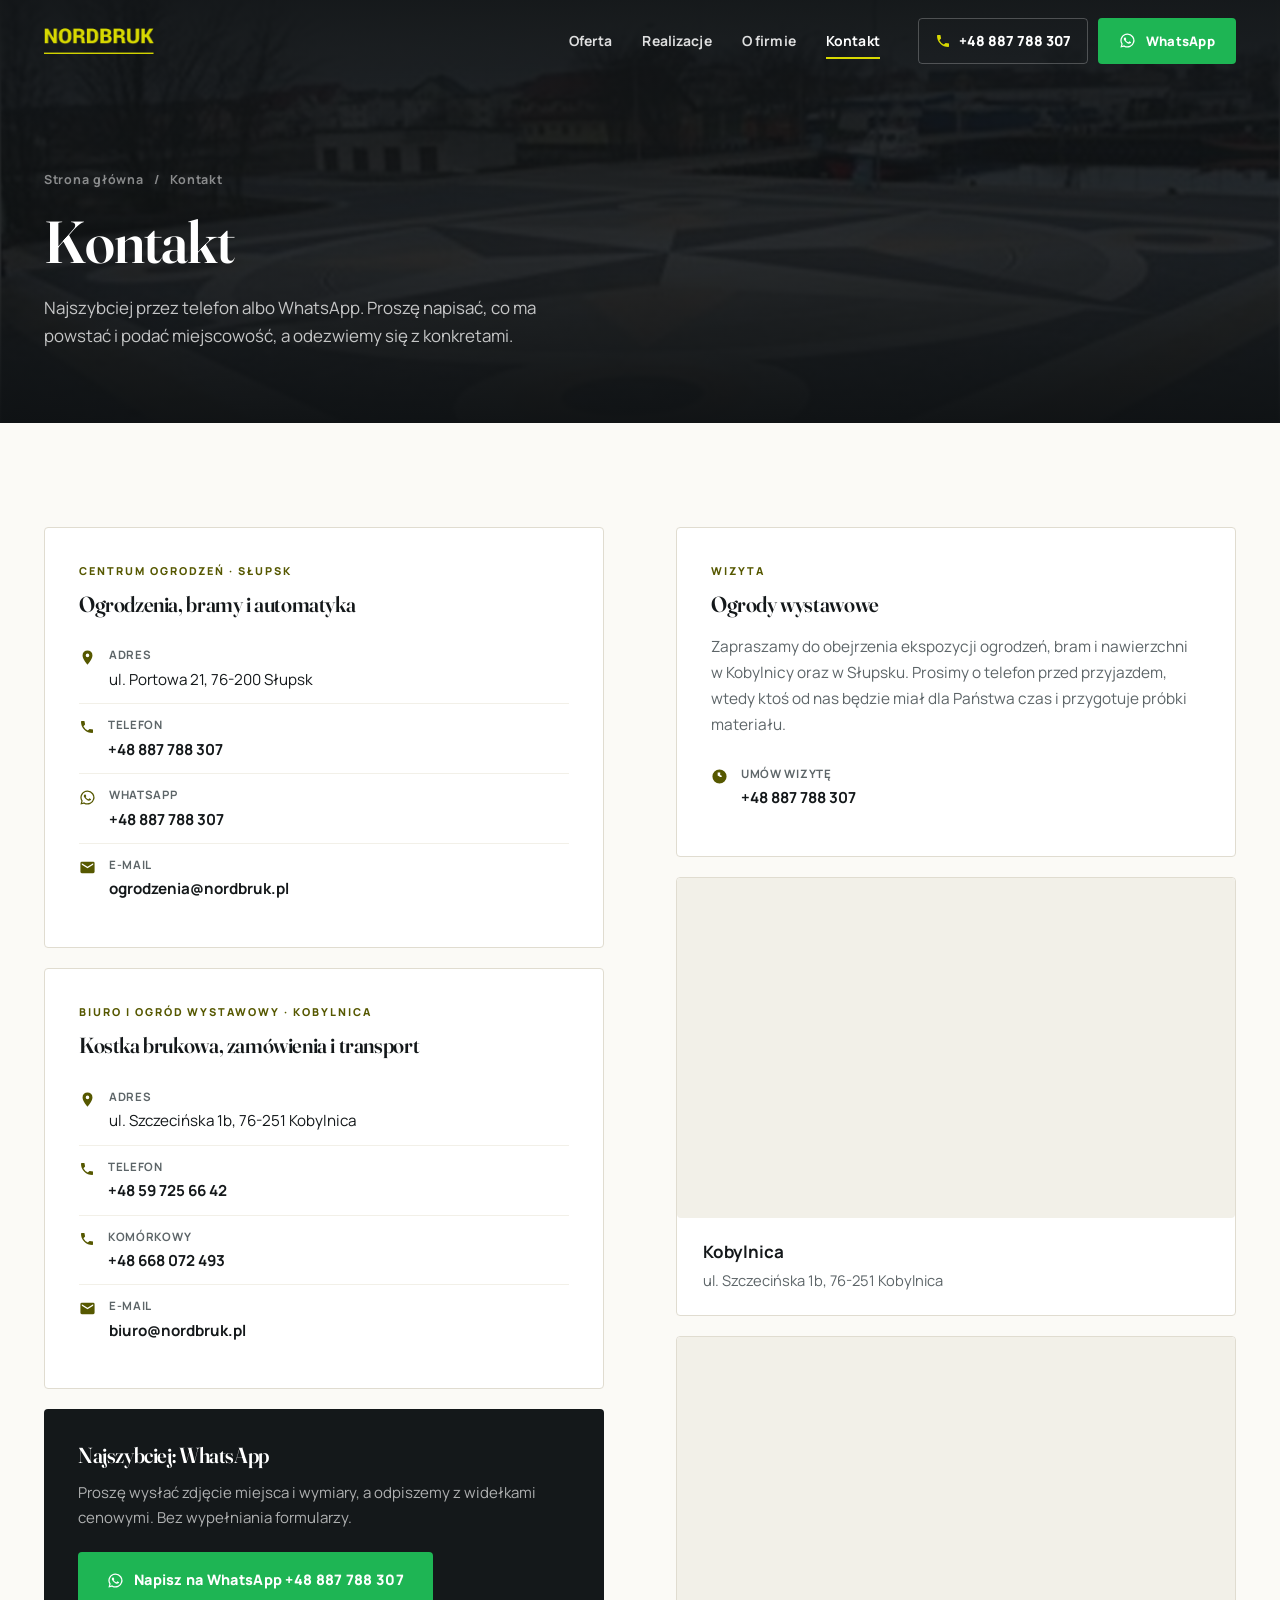
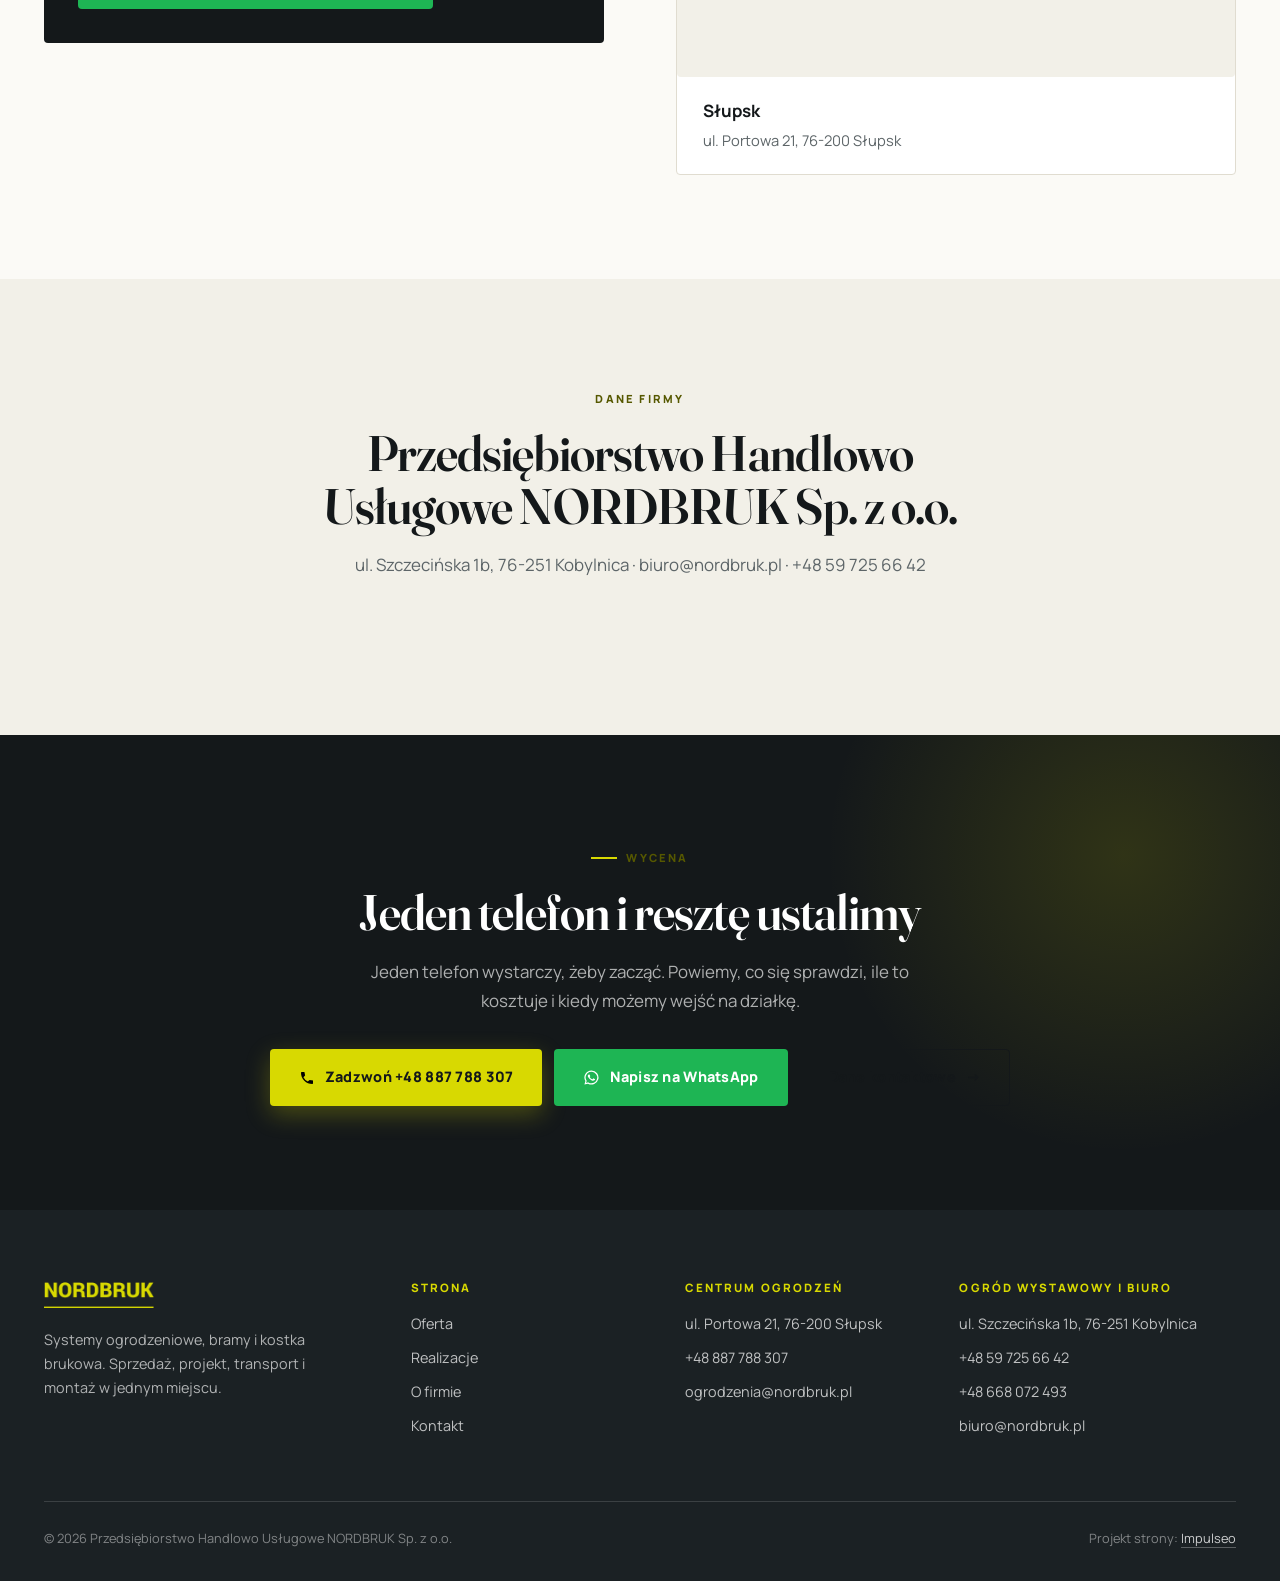
==== commit 2588eba8: "Stopka: podpis Impulseo z linkiem + poprawka znikajacego napisu w naglowku" ====
--- a/kontakt.html
+++ b/kontakt.html
@@ -149,7 +149,7 @@
     </div>
     <div class="foot-bot">
       <span>&copy; <span data-year>2026</span> Przedsiębiorstwo Handlowo Usługowe NORDBRUK Sp. z o.o.</span>
-      <span>Projekt strony: Krzysztof Brzeziński</span>
+      <span>Projekt strony: <a class="foot-credit" href="https://impulseo.pl" target="_blank" rel="noopener">Impulseo</a></span>
     </div>
   </div>
 </footer>
--- a/assets/styles.css
+++ b/assets/styles.css
@@ -678,3 +678,64 @@
   .kre-form{padding:30px 22px}
   .kre-row{grid-template-columns:1fr}
 }
+
+/* === HERO-FIT (29.07.2026) — hero DOPASOWUJE SIĘ do wysokości okna =========================
+   Zgłoszenie K. 29.07: na jego laptopie przyciski CTA w hero były ucięte dolną krawędzią
+   (Modern House). Pomiar headless (1512x879 → realny widok 792 px): dolna krawędź CTA
+   wypadała 123 px POD ekranem. Nawet przy maksymalnym oknie (982) było -20 px.
+
+   DLACZEGO POPRZEDNI FIX NIE DZIAŁAŁ: 27.07 dołożyliśmy @media(max-height:820px) — próg.
+   Widok K. ma ~792-895 px, czyli TUŻ NAD progiem → reguła w ogóle się nie włączała.
+   Progi są kruche: każdy inny laptop/dok/pasek zakładek przesuwa granicę.
+
+   ROZWIĄZANIE: zero progów. Każdy rozmiar, który decyduje o wysokości hero (typografia,
+   odstępy, padding), dostaje `min(dotychczasowa-wartość, X svh)` — czyli na wysokim ekranie
+   nic się nie zmienia, a im niższe okno, tym płynniej mniejsze. Treści NIE ucinamy.
+
+   Doklejane na SAM KONIEC styles.css (po motion) → wygrywa kaskadę, nie rusza reguł w miejscu.
+   Weryfikacja: tools-retrofit/measure_fold.py (mierzy zapas pod CTA dla 720/800/879/982). */
+
+/* ---------- HERO KINOWY (strona główna, rodziny „editorial") ---------- */
+.hero-cine .wrap{padding-block:min(var(--space-8),4svh)}
+.hero-cine .eyebrow{margin-bottom:min(var(--space-5),2svh)}
+.hero-cine h1{font-size:min(clamp(2.9rem,2rem + 4.4vw,5.2rem),7.6svh);
+  margin-bottom:min(var(--space-5),2.4svh)}
+.hero-cine .lead{font-size:min(1.125rem,2.3svh);line-height:1.55;
+  margin-bottom:min(var(--space-7),3.2svh)}
+
+/* ---------- HERO FACHOWCY — wariant A (pełny ekran) ---------- */
+.hf-panel{padding-top:min(clamp(6.5rem,13vh,9rem),11svh);
+  padding-bottom:min(clamp(2.6rem,6vh,3.6rem),4svh)}
+.hf-title{font-size:min(clamp(2.3rem,1.6rem + 3.2vw,4.3rem),7svh);
+  margin-top:min(var(--space-4),1.8svh);margin-bottom:min(var(--space-4),1.8svh)}
+.hf-lead{font-size:min(1.18rem,2.3svh);line-height:1.5}
+.hf-phone{margin-top:min(var(--space-6),2.8svh);margin-bottom:min(var(--space-5),2.2svh)}
+.hf-phone-num{font-size:min(clamp(2rem,1.5rem + 2.4vw,3.05rem),5.2svh)}
+.hf-trust{margin-top:min(var(--space-6),2.6svh);padding-top:min(var(--space-4),1.6svh)}
+
+/* Telefon: tam liczy się czytelność, nie upychanie — skalowanie wysokością wyłączone,
+   bo przy 844 px wysokości ekranu svh-limity zaczęłyby zmniejszać tekst bez potrzeby. */
+@media(max-width:680px){
+  .hero-cine h1{font-size:clamp(1.9rem,1.15rem + 4.4vw,2.7rem)}
+  .hero-cine .lead{font-size:.98rem}
+  .hf-title{font-size:clamp(2.1rem,1.6rem + 3.2vw,3rem)}
+  .hf-lead{font-size:1rem}
+  .hf-phone-num{font-size:clamp(1.9rem,1.5rem + 2.4vw,2.5rem)}
+}
+/* === /HERO-FIT === */
+
+
+/* ====== IMPULSEO-FIX-20260731 ======================================================
+   1) PODPIS w stopce jest teraz linkiem do impulseo.pl - ma być widocznie klikalny.
+   2) ŻYWY NAGŁÓWEK: warstwa przenikających kadrów (.mt-hero-layer) miała z-index:1, więc
+      lądowała NAD przyciemnieniem hero, a w rodzinie „fachowcy" nawet nad panelem z tekstem
+      (.hf-panel nie miał własnego z-index). Efekt: przy zmianie zdjęcia napis znikał i wracał.
+      Teraz warstwa idzie tam, gdzie zdjęcie tła (z-index:-2), a treść nagłówka dostaje twardy
+      z-index:3. Zmieniają się WYŁĄCZNIE zdjęcia w tle - napis stoi nieruchomo.
+      (hero-cine celowo pominięte: tam img ma z-index:0 i układ był poprawny.) */
+.foot-bot a.foot-credit{color:rgba(255,255,255,.78);text-decoration:none;border-bottom:1px solid rgba(255,255,255,.28)}
+.foot-bot a.foot-credit:hover{color:#fff;border-bottom-color:#fff}
+.hero-fach > img.mt-hero-layer,.hero-gastro > img.mt-hero-layer,.hero-auto > img.mt-hero-layer,
+.hero-dom > img.mt-hero-layer,.hero-studio > img.mt-hero-layer{z-index:-2}
+.hf-panel,.hf-inner,.hd-panel,.hk-panel,.ha-inner,.hs-inner,.hg-inner{position:relative;z-index:3}
+/* ====== koniec IMPULSEO-FIX-20260731 ====== */
